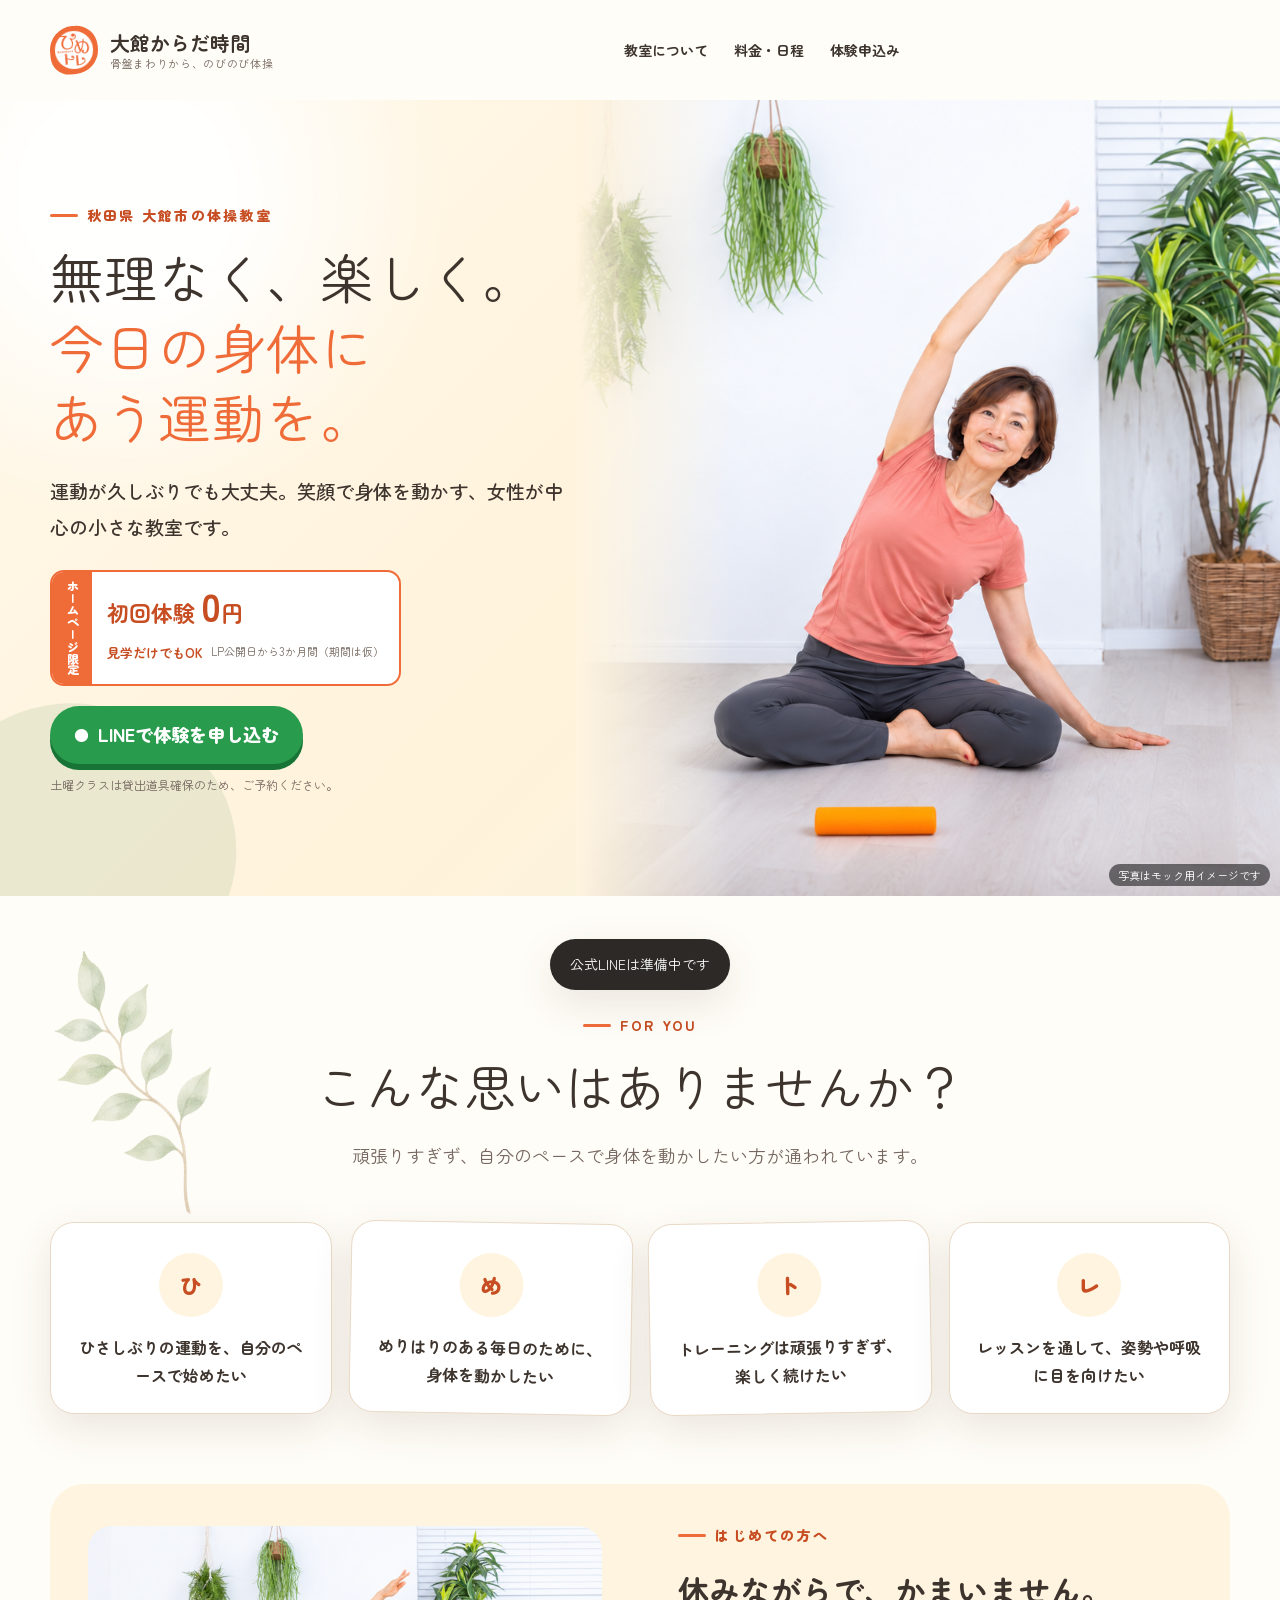
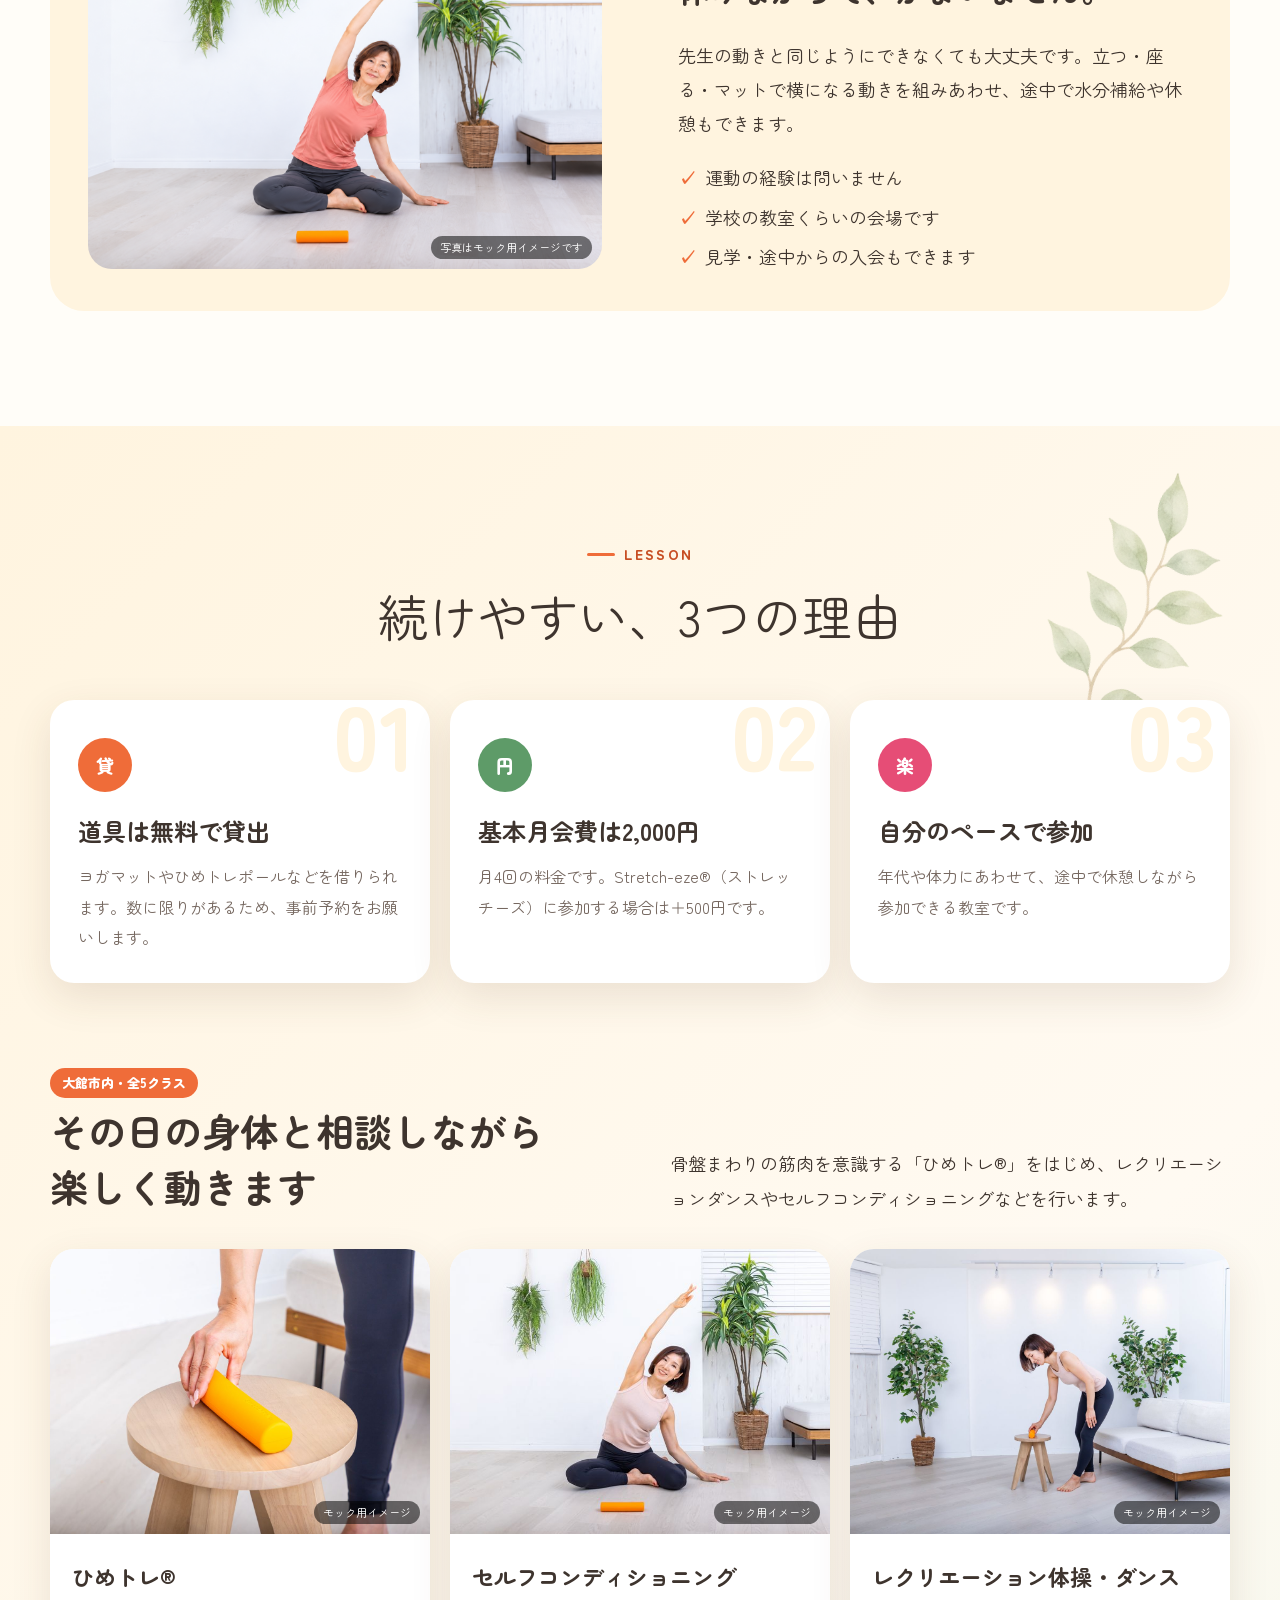
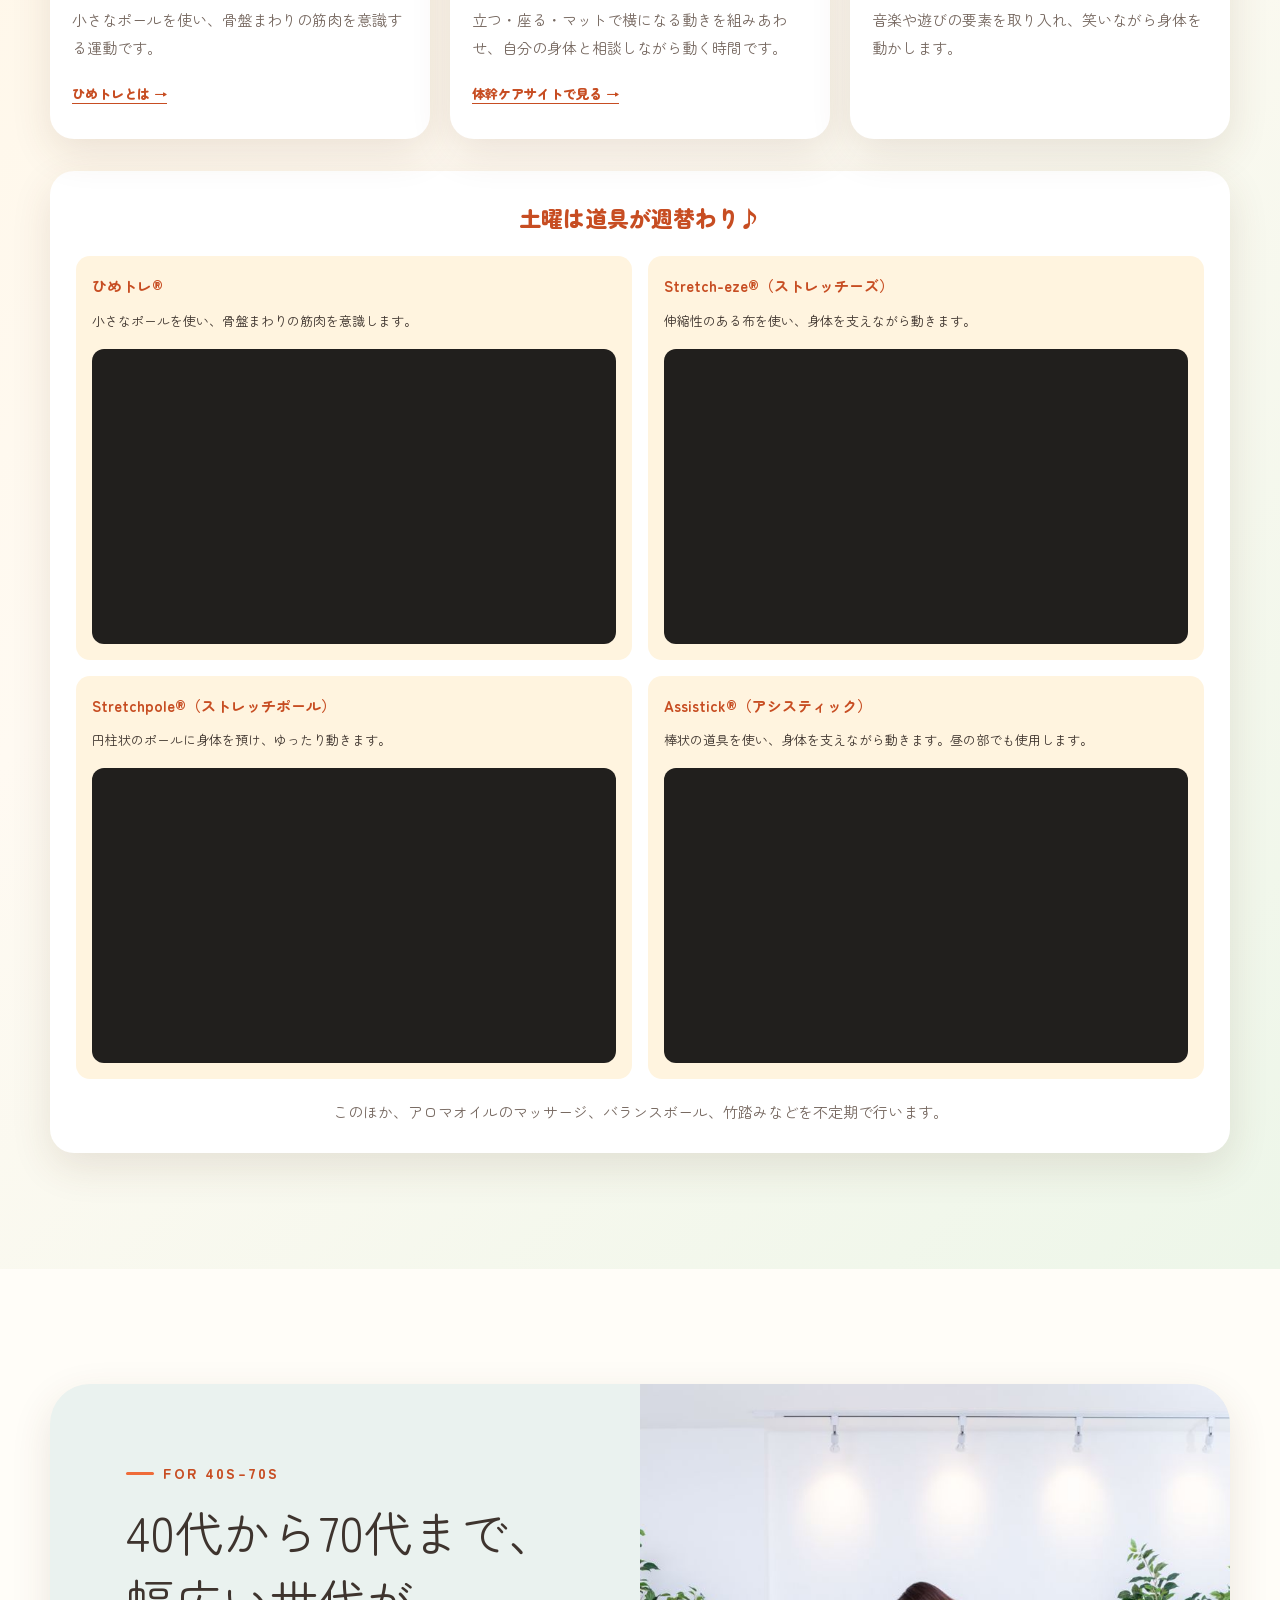
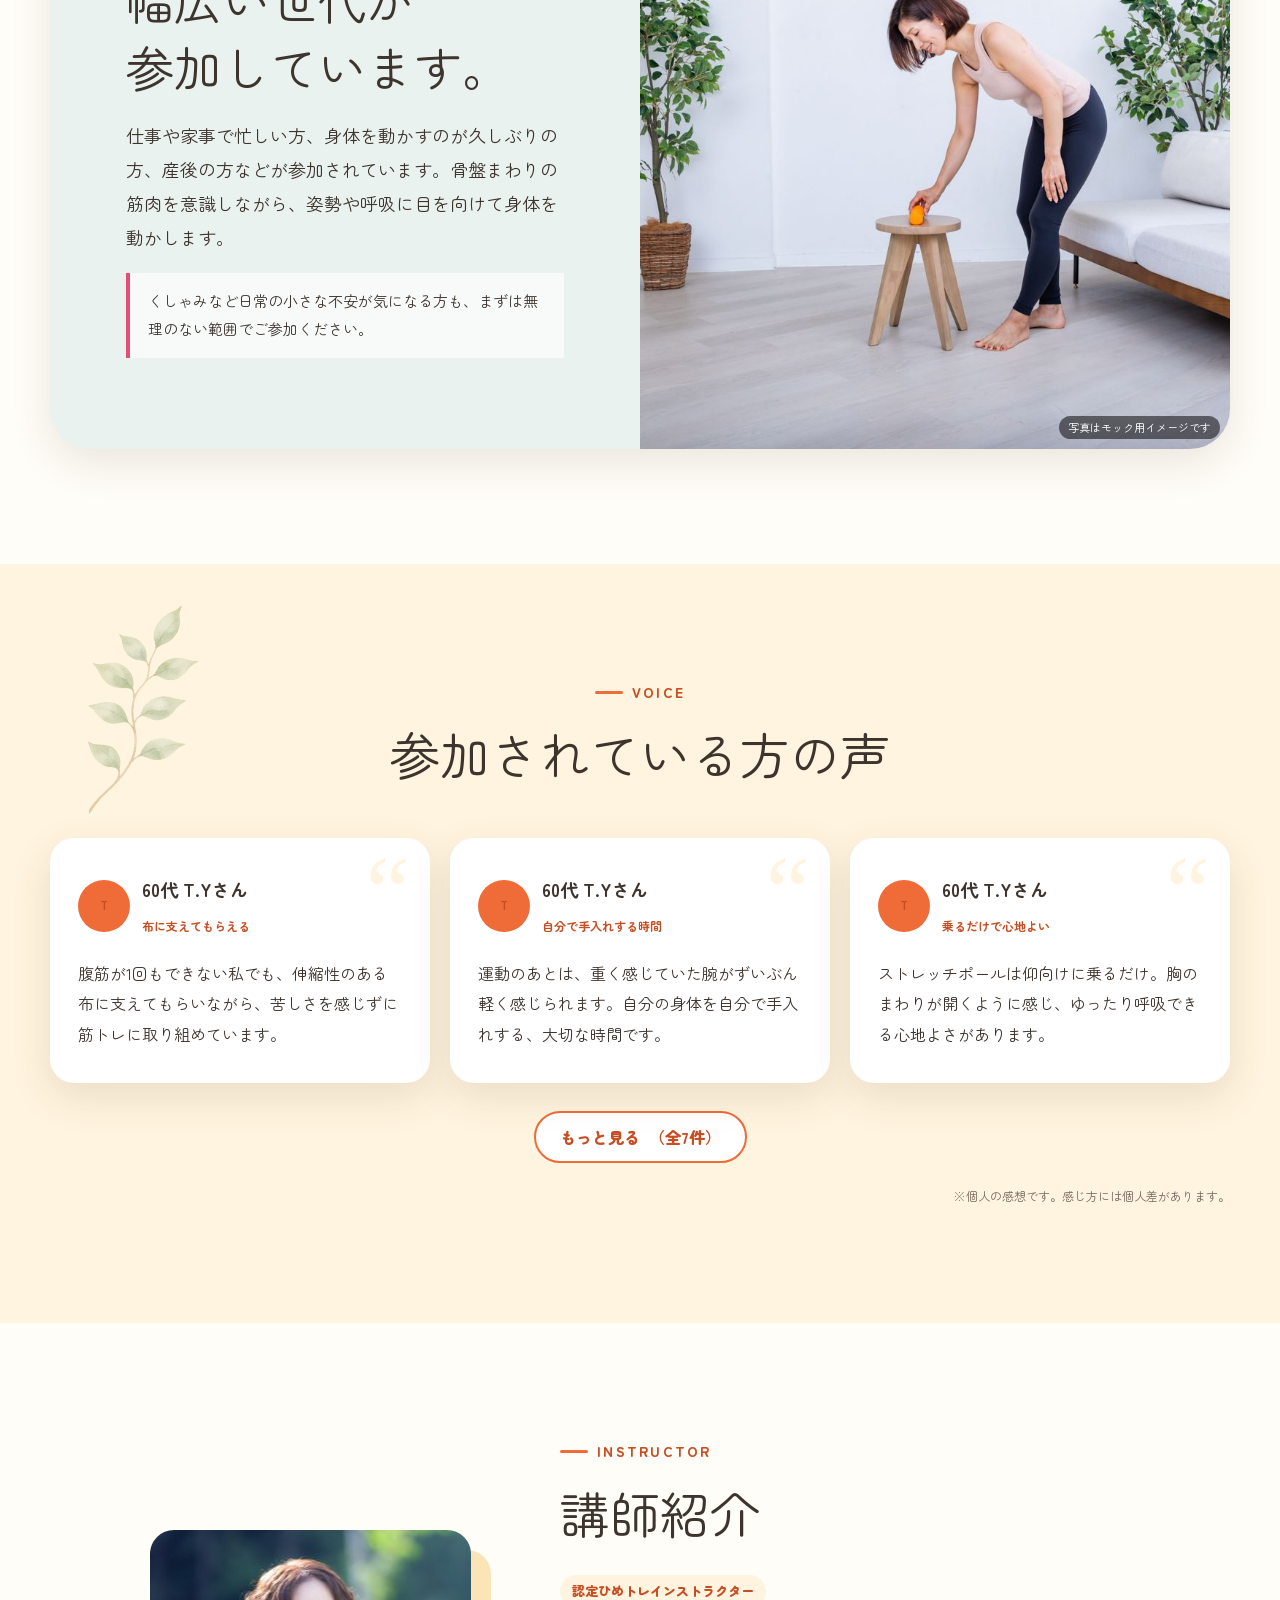
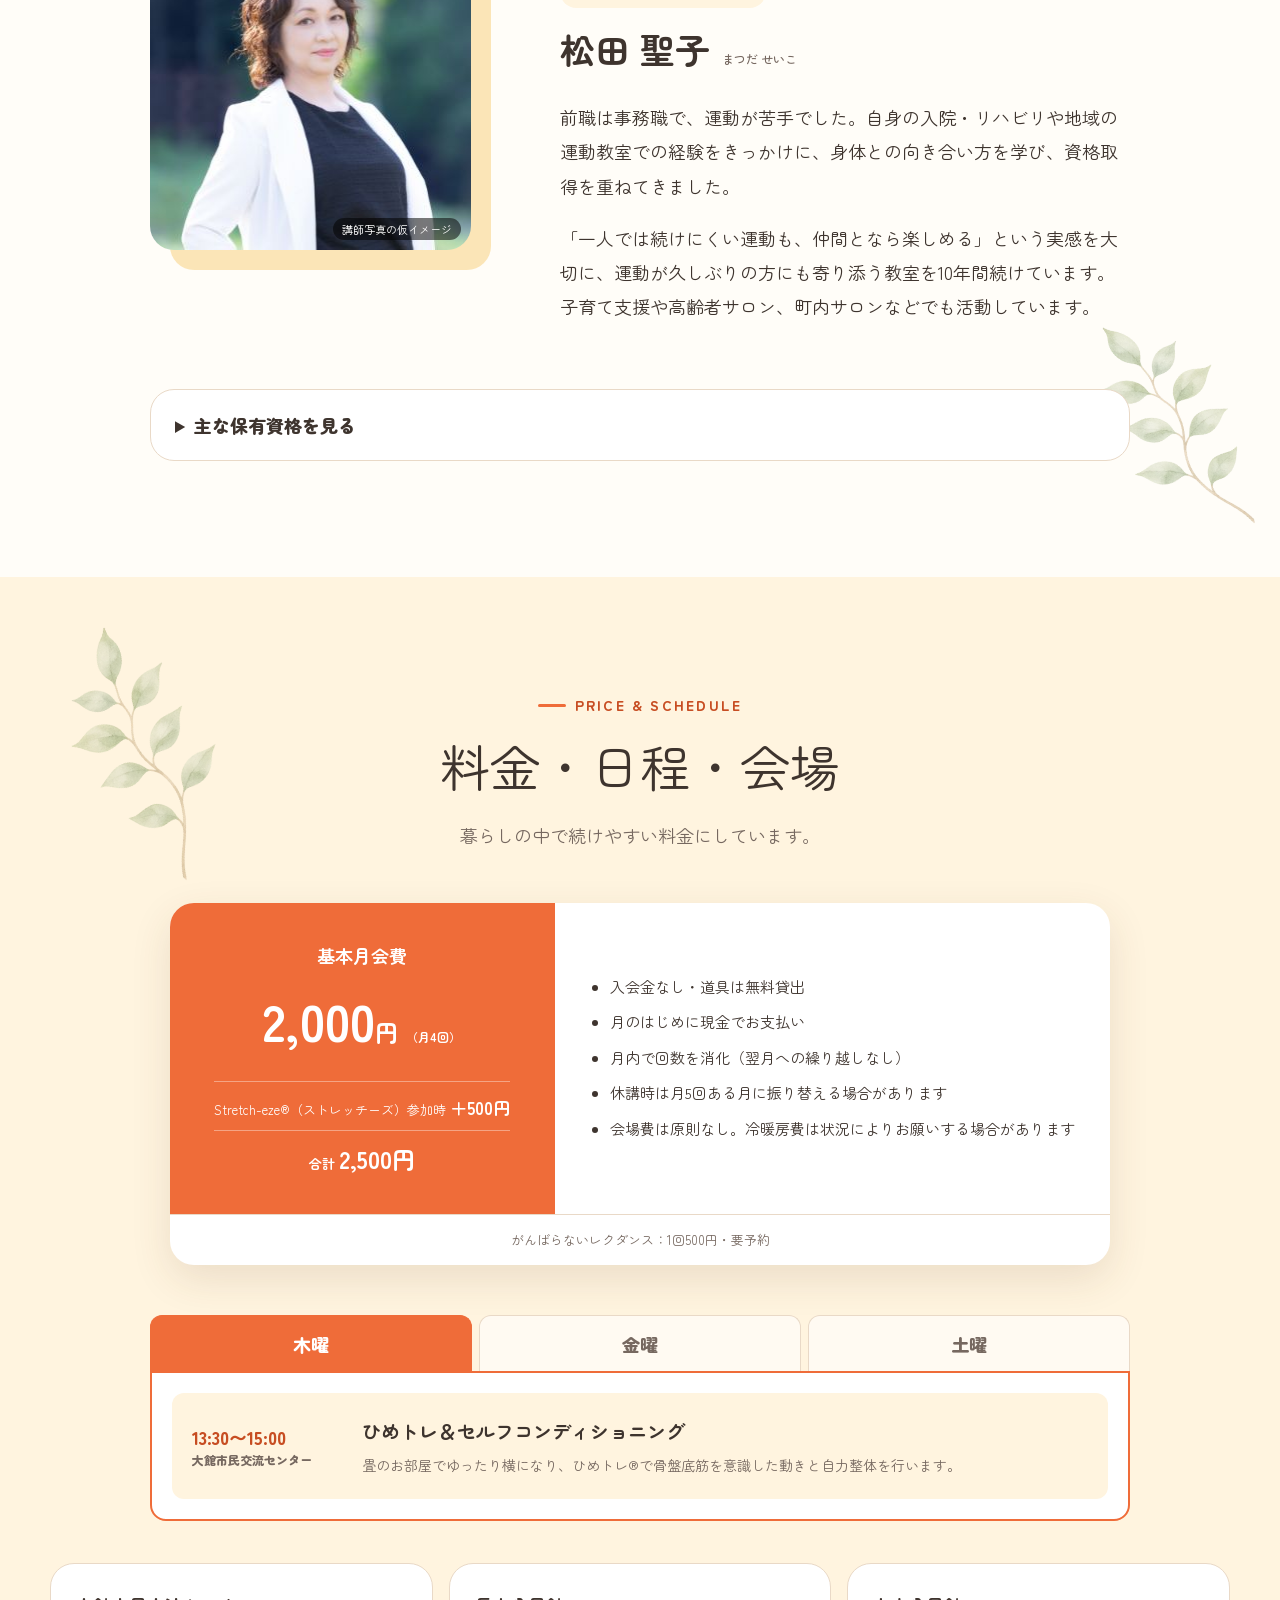
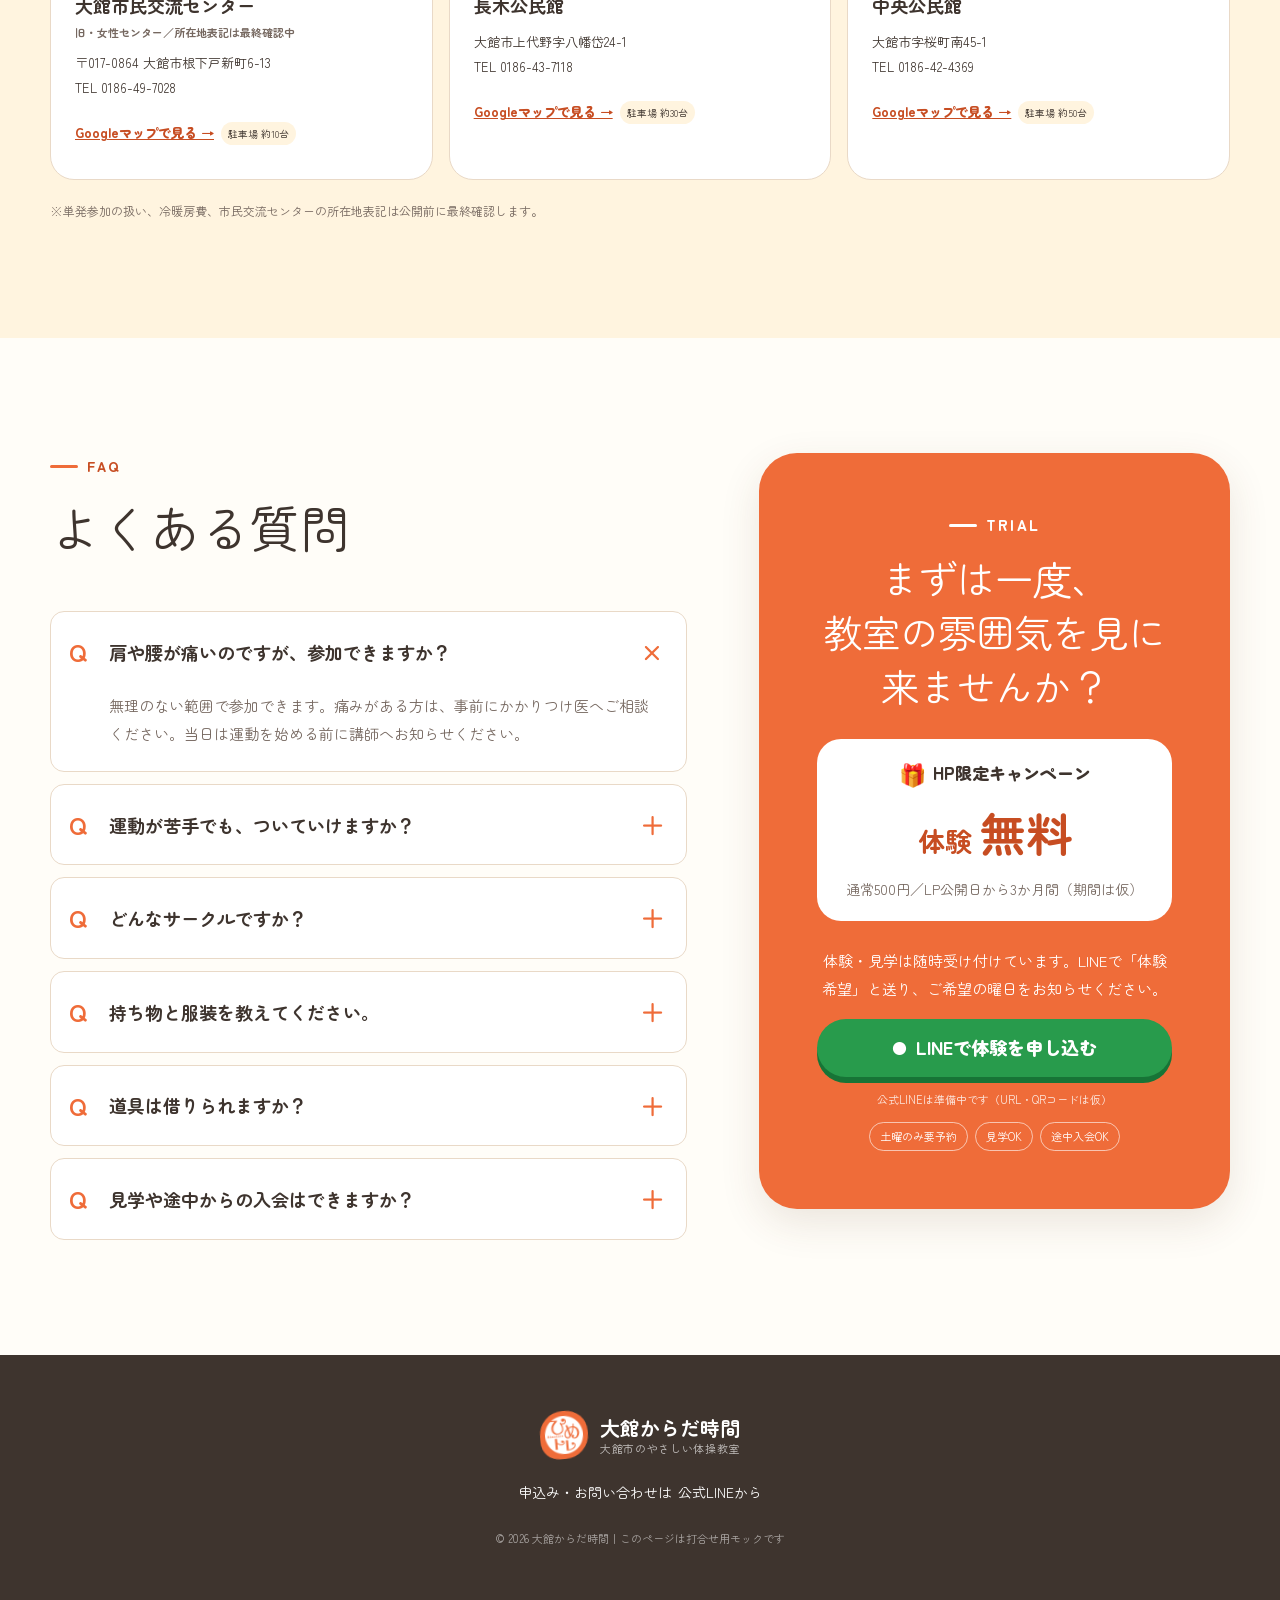
==== index.html @ 04a85a8d "土曜日の道具の見出しを「土曜は道具が週替わり♪」にし、破線の枠を影に変更 - 見出しを管理画面で編集できる項目に（テーマ） - 破線の枠をなくし、他のカードと同じドロップシャドウに - スマホでは見出" ====
<!doctype html>
<html lang="ja">
  <head>
    <meta charset="UTF-8" />
    <meta name="viewport" content="width=device-width, initial-scale=1.0" />
    <meta name="description" content="秋田県大館市で、立つ・座る・マット運動などを組みあわせて楽しく身体を動かす体操教室。骨盤まわりを意識した運動やレクリエーション体操を行っています。" />
    <meta name="theme-color" content="#f47b42" />
    <title>大館からだ時間｜大館市のやさしい体操教室</title>
    <link rel="icon" href="sample-assets/common_favicon.png" />
    <link rel="stylesheet" href="styles.css?v=20261112-8" />
  </head>
  <body>
    <a class="skip-link" href="#main">本文へ移動</a>

    <header class="site-header">
      <a class="brand" href="#top" aria-label="大館からだ時間 トップへ">
        <span class="brand-mark"><img src="sample-assets/top_logo.png" alt="ひめトレ®" /></span>
        <span><b id="brandName">大館からだ時間</b><small>骨盤まわりから、のびのび体操</small></span>
      </a>
      <nav aria-label="ページ内メニュー">
        <a href="#lessons">教室について</a>
        <a href="#schedule">料金・日程</a>
        <a href="#trial">体験申込み</a>
      </nav>
    </header>

    <main id="main">
      <section class="hero" id="top" aria-labelledby="hero-title">
        <div class="hero-copy">
          <p class="eyebrow">秋田県 大館市の体操教室</p>
          <h1 id="hero-title"><span class="hero-title-line">無理なく、楽しく。</span><em>今日の身体にあう運動を。</em></h1>
          <p class="hero-lead">運動が久しぶりでも大丈夫。笑顔で身体を動かす、女性が中心の小さな教室です。</p>
          <div class="campaign">
            <span>ホームページ限定</span>
            <strong>初回体験 <b>0</b>円</strong>
            <small><b>見学だけでもOK</b><span>LP公開日から3か月間（期間は仮）</span></small>
          </div>
          <a class="button button-line" href="#trial"><span aria-hidden="true">●</span> LINEで体験を申し込む</a>
          <p class="microcopy">土曜クラスは貸出道具確保のため、ご予約ください。</p>
        </div>
        <div class="hero-visual">
          <img src="public/images/about-v2.png" alt="明るい室内で、マットに座って身体の横側を伸ばす運動のイメージ" />
          <span class="image-note">写真はモック用イメージです</span>
        </div>
        <div class="hero-wave" aria-hidden="true"></div>
      </section>

      <section class="section section-for" id="for-you" aria-labelledby="for-title">
        <div class="section-heading">
          <p class="section-kicker">FOR YOU</p>
          <h2 id="for-title">こんな思いはありませんか？</h2>
          <p>頑張りすぎず、自分のペースで身体を動かしたい方が通われています。</p>
        </div>
        <div class="concern-grid" id="concerns"></div>
        <div class="reassurance">
          <div class="reassurance-photo">
            <img src="public/images/about-v2.png" alt="床に座って身体の横側を伸ばす運動のイメージ" />
            <span class="image-note">写真はモック用イメージです</span>
          </div>
          <div>
            <p class="eyebrow">はじめての方へ</p>
            <h3>休みながらで、かまいません。</h3>
            <p>先生の動きと同じようにできなくても大丈夫です。立つ・座る・マットで横になる動きを組みあわせ、途中で水分補給や休憩もできます。</p>
            <ul class="check-list">
              <li>運動の経験は問いません</li>
              <li>学校の教室くらいの会場です</li>
              <li>見学・途中からの入会もできます</li>
            </ul>
          </div>
        </div>
      </section>

      <section class="section section-lessons" id="lessons" aria-labelledby="lessons-title">
        <div class="section-heading">
          <p class="section-kicker">LESSON</p>
          <h2 id="lessons-title">続けやすい、3つの理由</h2>
        </div>
        <div class="reason-grid" id="reasons"></div>
        <div class="lesson-intro">
          <div>
            <p class="mini-label">大館市内・全5クラス</p>
            <h3>その日の身体と相談しながら<br />楽しく動きます</h3>
          </div>
          <p>骨盤まわりの筋肉を意識する「ひめトレ®」をはじめ、レクリエーションダンスやセルフコンディショニングなどを行います。</p>
        </div>
        <div class="method-grid" id="methods"></div>
        <div class="saturday-box">
          <p>土曜は道具が週替わり♪</p>
          <div id="saturdayMethods"></div>
          <small>このほか、アロマオイルのマッサージ、バランスボール、竹踏みなどを不定期で行います。</small>
        </div>
      </section>

      <section class="section section-younger" id="younger" aria-labelledby="younger-title">
        <div class="younger-card">
          <div class="younger-copy">
            <p class="section-kicker">FOR 40s–70s</p>
            <h2 id="younger-title">40代から70代まで、<br />幅広い世代が参加しています。</h2>
            <p>仕事や家事で忙しい方、身体を動かすのが久しぶりの方、産後の方などが参加されています。骨盤まわりの筋肉を意識しながら、姿勢や呼吸に目を向けて身体を動かします。</p>
            <p class="soft-note">くしゃみなど日常の小さな不安が気になる方も、まずは無理のない範囲でご参加ください。</p>
          </div>
          <div class="younger-photo">
            <img src="sample-assets/top_slide-02.jpg" alt="明るい室内で、立った姿勢から身体を動かし始める様子のイメージ" />
            <span class="image-note">写真はモック用イメージです</span>
          </div>
        </div>
      </section>

      <section class="section section-voices" id="voices" aria-labelledby="voices-title">
        <div class="section-heading">
          <p class="section-kicker">VOICE</p>
          <h2 id="voices-title">参加されている方の声</h2>
          
        </div>
        <div class="voice-grid" id="voicesGrid"></div>
        <div class="voice-more" id="voiceMore" hidden><button class="button button-outline" id="voiceMoreButton" type="button" aria-haspopup="dialog" aria-controls="voiceDrawer">もっと見る<span id="voiceMoreCount"></span></button></div>
        <p class="personal-note">※個人の感想です。感じ方には個人差があります。</p>
      </section>

      <section class="section section-instructor" id="instructor" aria-labelledby="instructor-title">
        <div class="instructor-layout">
          <div class="instructor-photo">
            <img src="sample-assets/top_experts-01.jpg" alt="講師写真の仮イメージ。実際の写真へ差し替え予定" />
            <span class="image-note">講師写真の仮イメージ</span>
          </div>
          <div class="instructor-copy">
            <p class="section-kicker">INSTRUCTOR</p>
            <h2 id="instructor-title">講師紹介</h2>
            <p class="role">認定ひめトレインストラクター</p>
            <p class="instructor-name"><span>松田 聖子</span><small>まつだ せいこ</small></p>
            <p>前職は事務職で、運動が苦手でした。自身の入院・リハビリや地域の運動教室での経験をきっかけに、身体との向き合い方を学び、資格取得を重ねてきました。</p>
            <p>「一人では続けにくい運動も、仲間となら楽しめる」という実感を大切に、運動が久しぶりの方にも寄り添う教室を10年間続けています。子育て支援や高齢者サロン、町内サロンなどでも活動しています。</p>
          </div>
        </div>
        <details class="qualifications">
          <summary>主な保有資格を見る</summary>
          <div id="qualificationsList"></div>
        </details>
      </section>

      <section class="section section-schedule" id="schedule" aria-labelledby="schedule-title">
        <div class="section-heading">
          <p class="section-kicker">PRICE &amp; SCHEDULE</p>
          <h2 id="schedule-title">料金・日程・会場</h2>
          <p>暮らしの中で続けやすい料金にしています。</p>
        </div>
        <div class="price-card">
          <div class="price-main">
            <span>基本月会費</span>
            <strong><b>2,000</b>円 <small>（月4回）</small></strong>
            <p>Stretch-eze®（ストレッチーズ）参加時 <b>＋500円</b></p>
            <p class="price-total">合計 <b>2,500円</b></p>
          </div>
          <ul>
            <li>入会金なし・道具は無料貸出</li>
            <li>月のはじめに現金でお支払い</li>
            <li>月内で回数を消化（翌月への繰り越しなし）</li>
            <li>休講時は月5回ある月に振り替える場合があります</li>
            <li>会場費は原則なし。冷暖房費は状況によりお願いする場合があります</li>
          </ul>
          <div class="price-options"><span>がんばらないレクダンス：1回500円・要予約</span></div>
        </div>
        <div class="schedule-wrap">
          <div class="schedule-tabs" id="scheduleTabs" role="tablist" aria-label="曜日を選択"></div>
          <div id="schedulePanels"></div>
        </div>
        <div class="venue-grid" id="venues"></div>
        <p class="confirm-note">※単発参加の扱い、冷暖房費、市民交流センターの所在地表記は公開前に最終確認します。</p>
      </section>

      <section class="section section-trial" id="trial" aria-labelledby="trial-title">
        <div class="faq-area">
          <div class="section-heading left">
            <p class="section-kicker">FAQ</p>
            <h2 id="trial-title">よくある質問</h2>
          </div>
          <div class="faq-list" id="faqList"></div>
        </div>
        <div class="trial-card">
          <p class="section-kicker">TRIAL</p>
          <h2>まずは一度、<br />教室の雰囲気を見に来ませんか？</h2>
          <div class="trial-price"><span class="campaign-label"><i aria-hidden="true">🎁</i> HP限定キャンペーン</span><strong>体験 <b>無料</b></strong><small>通常500円／LP公開日から3か月間（期間は仮）</small></div>
          <p>体験・見学は随時受け付けています。LINEで「体験希望」と送り、ご希望の曜日をお知らせください。</p>
          <a class="button button-line" href="#" data-mock-line><span aria-hidden="true">●</span> LINEで体験を申し込む</a>
          <p class="line-placeholder">公式LINEは準備中です（URL・QRコードは仮）</p>
          <div class="trial-notes"><span>土曜のみ要予約</span><span>見学OK</span><span>途中入会OK</span></div>
        </div>
      </section>
    </main>

    <footer>
      <div class="brand footer-brand"><span class="brand-mark"><img src="sample-assets/top_logo.png" alt="ひめトレ®" /></span><span><b>大館からだ時間</b><small>大館市のやさしい体操教室</small></span></div>
      <p><span class="footer-line">申込み・お問い合わせは</span><span class="footer-line">公式LINEから</span></p>
      <small>© 2026 大館からだ時間｜このページは打合せ用モックです</small>
    </footer>

    <div class="mobile-cta"><a class="button button-line" href="#trial"><span aria-hidden="true">●</span> LINEで体験を申し込む</a></div>
    <div class="toast" id="toast" role="status" aria-live="polite">公式LINEは準備中です</div>

    <dialog class="voice-drawer" id="voiceDrawer" aria-labelledby="voiceDrawerTitle">
      <div class="voice-drawer-panel">
        <header class="voice-drawer-header">
          <strong id="voiceDrawerTitle">参加されている方の声</strong>
          <button id="voiceDrawerClose" type="button" aria-label="閉じる">×</button>
        </header>
        <div class="voice-drawer-list" id="voiceDrawerList"></div>
        <p class="voice-drawer-note">※個人の感想です。感じ方には個人差があります。</p>
      </div>
    </dialog>

    <dialog class="site-modal" id="siteModal" aria-labelledby="siteModalTitle">
      <div class="site-modal-panel">
        <header class="site-modal-header">
          <strong id="siteModalTitle">公式サイト</strong>
          <div class="site-modal-actions">
            <a id="siteModalExternal" href="#" target="_blank" rel="noopener noreferrer">新しいタブで開く</a>
            <button id="siteModalClose" type="button" aria-label="ポップアップを閉じる">×</button>
          </div>
        </header>
        <iframe id="siteModalFrame" title="公式サイト" src="about:blank" loading="lazy" referrerpolicy="strict-origin-when-cross-origin" sandbox="allow-forms allow-scripts allow-same-origin allow-popups allow-popups-to-escape-sandbox"></iframe>
        <p class="site-modal-note">表示されない場合は「新しいタブで開く」をご利用ください。</p>
      </div>
    </dialog>

    <script src="content.js?v=20261112-1"></script>
    <script src="script.js?v=20261112-1"></script>
  </body>
</html>
---- styles.css ----
@import url("https://fonts.googleapis.com/css2?family=Noto+Sans+JP:wght@400;500;600;700;800&family=Zen+Maru+Gothic:wght@400;500;700&display=swap");

:root {
  --font-body: "Zen Maru Gothic", "Yu Gothic", sans-serif;
  --font-display: "Zen Maru Gothic", "Yu Gothic", sans-serif;
  --ink: #3e342e;
  --muted: #766860;
  --primary: #ef6c39;
  --primary-dark: #c74d22;
  --secondary: #f2b83d;
  --accent: #e64d76;
  --green: #5e9b68;
  --line: #e9d9c7;
  --paper: #fffdf8;
  --soft: #fff4df;
  --white: #fff;
  --radius: 24px;
  --shadow: 0 14px 40px rgba(92, 57, 33, 0.12);
  --section-space: clamp(72px, 9vw, 120px);
}

* { box-sizing: border-box; }
html { scroll-behavior: smooth; scroll-padding-top: 90px; }
body { margin: 0; color: var(--ink); background: var(--paper); font-family: var(--font-body); font-size: 18px; line-height: 1.9; transition: color .25s, background .25s; }
img { display: block; max-width: 100%; }
a { color: inherit; }
button, summary { font: inherit; }
.skip-link { position: fixed; left: 16px; top: -80px; z-index: 999; padding: 10px 16px; background: #fff; color: #111; }
.skip-link:focus { top: 8px; }

.site-header { position: relative; z-index: 10; display: flex; width: min(1180px, calc(100% - 48px)); min-height: 100px; margin: 0 auto; align-items: center; justify-content: space-between; padding-right: 330px; }
.brand { display: inline-flex; align-items: center; gap: 12px; text-decoration: none; line-height: 1.35; }
.brand-mark { display: grid; width: 48px; height: 48px; place-items: center; color: #fff; border-radius: 50% 45% 50% 38%; background: var(--primary); font-family: var(--font-display); font-size: 25px; font-weight: 800; transform: rotate(-5deg); }
.brand-mark img { width: 78%; height: 78%; object-fit: contain; }
.brand b { display: block; font-family: var(--font-display); font-size: 20px; }
.brand small { display: block; color: var(--muted); font-size: 11px; letter-spacing: .06em; }
.site-header nav { display: flex; gap: 26px; font-size: 14px; font-weight: 700; }
.site-header nav a { text-decoration: none; }
.site-header nav a:hover { color: var(--primary); }

.hero { position: relative; display: grid; grid-template-columns: minmax(0, .9fr) minmax(0, 1.1fr); min-height: 680px; overflow: hidden; background: var(--soft); }
.hero { background: radial-gradient(circle at 10% 12%, rgba(255,255,255,.95) 0 8%, transparent 24%), linear-gradient(135deg, #fff8e9 0%, #fff2da 58%, #edf5e6 100%); }
.hero::before { position: absolute; z-index: 1; left: -80px; bottom: -120px; width: 310px; height: 310px; content: ""; border-radius: 52% 48% 62% 38%; background: rgba(94,155,104,.13); transform: rotate(24deg); }
.hero-copy { z-index: 2; width: min(560px, calc(100% - 40px)); margin-left: max(24px, calc((100vw - 1180px) / 2)); padding: clamp(62px, 8vw, 105px) 20px 100px 0; }
.eyebrow, .section-kicker { margin: 0 0 12px; color: var(--primary-dark); font-size: 14px; font-weight: 800; letter-spacing: .16em; text-transform: uppercase; }
.eyebrow::before, .section-kicker::before { content: ""; display: inline-block; width: 28px; height: 3px; margin: 0 9px 4px 0; border-radius: 9px; background: var(--primary); }
.hero h1 { margin: 0 0 22px; font-family: var(--font-display); font-size: clamp(40px, 4.15vw, 60px); font-weight: 400; line-height: 1.32; letter-spacing: .02em; text-wrap: balance; }
.hero h1 .hero-title-line { display: block; white-space: nowrap; }
.hero h1 em { display: block; color: var(--primary); font-style: normal; }
.hero-lead { max-width: 540px; margin: 0 0 24px; font-size: 19px; font-weight: 500; }
.hero-visual { position: relative; min-width: 0; }
.hero-visual::after { position: absolute; inset: 0; content: ""; background: linear-gradient(90deg, var(--soft) 0%, transparent 22%); }
.hero-visual img { width: 100%; height: 100%; object-fit: cover; object-position: 50% 50%; }
.image-note { position: absolute; z-index: 2; right: 10px; bottom: 10px; padding: 3px 9px; color: #fff; border-radius: 99px; background: rgba(0,0,0,.52); font-size: 11px; line-height: 1.5; }
.campaign { display: grid; grid-template-columns: auto 1fr; width: fit-content; margin-bottom: 20px; overflow: hidden; border: 2px solid var(--primary); border-radius: 14px; background: #fff; line-height: 1.35; }
.campaign > span { display: grid; grid-row: 1 / 3; padding: 8px 12px; place-items: center; color: #fff; background: var(--primary); font-size: 12px; font-weight: 800; writing-mode: vertical-rl; }
.campaign strong { padding: 8px 15px 0; color: var(--primary-dark); font-size: 22px; }
.campaign strong b { font-size: 38px; }
.campaign small { display: flex; flex-wrap: wrap; gap: 2px 8px; padding: 0 15px 8px; color: var(--muted); font-size: 11px; }
.campaign small b { color: var(--primary-dark); font-size: 13px; }
.button { display: inline-flex; min-height: 58px; align-items: center; justify-content: center; gap: 9px; padding: 12px 24px; border: 0; border-radius: 99px; text-decoration: none; font-weight: 800; line-height: 1.4; transition: transform .2s, box-shadow .2s; }
.button:hover { transform: translateY(-2px); box-shadow: 0 10px 24px rgba(35, 121, 65, .25); }
.button-line { color: #fff; background: #289b4c; box-shadow: 0 6px 0 #177436; }
.button-line span { color: #fff; font-size: 15px; }
.microcopy { margin: 10px 0 0; color: var(--muted); font-size: 12px; }

.section { padding: var(--section-space) max(24px, calc((100% - 1180px) / 2)); }
.section-heading { max-width: 780px; margin: 0 auto 50px; text-align: center; }
.section-heading.left { margin-left: 0; text-align: left; }
.section-heading h2, .section h2 { margin: 0 0 18px; font-family: var(--font-display); font-size: clamp(32px, 4vw, 50px); font-weight: 400; line-height: 1.4; }
.section-heading > p:last-child { margin: 0; color: var(--muted); }
.section h3 { font-family: var(--font-display); }
.concern-grid { display: grid; grid-template-columns: repeat(4, 1fr); gap: 18px; margin-bottom: 70px; }
.concern-card { position: relative; min-height: 190px; padding: 30px 22px 24px; border: 1px solid var(--line); border-radius: var(--radius); background: #fff; box-shadow: var(--shadow); text-align: center; }
.concern-icon { display: grid; width: 64px; height: 64px; margin: 0 auto 16px; place-items: center; color: var(--primary-dark); border-radius: 50%; background: var(--soft); font-family: var(--font-display); font-size: 22px; font-weight: 800; }
.concern-card p { margin: 0; font-size: 16px; font-weight: 700; line-height: 1.75; }
.reassurance { display: grid; grid-template-columns: 1fr 1fr; gap: clamp(36px, 6vw, 78px); align-items: center; padding: 38px; border-radius: calc(var(--radius) + 10px); background: var(--soft); }
.reassurance-photo { position: relative; overflow: hidden; border-radius: var(--radius); }
.reassurance-photo img { width: 100%; aspect-ratio: 3 / 2; object-fit: cover; }
.reassurance h3 { margin: 0 0 12px; font-size: 31px; }
.check-list { display: grid; gap: 5px; margin: 20px 0 0; padding: 0; list-style: none; }
.check-list li::before { content: "✓"; margin-right: 9px; color: var(--primary); font-weight: 900; }

.section-lessons { background: var(--soft); }
.reason-grid { display: grid; grid-template-columns: repeat(3, 1fr); gap: 20px; margin-bottom: 80px; }
.reason-card { position: relative; padding: 38px 28px 30px; overflow: hidden; border-radius: var(--radius); background: #fff; box-shadow: var(--shadow); }
.reason-number { position: absolute; right: 13px; top: -12px; color: var(--soft); font-family: var(--font-display); font-size: 90px; font-weight: 800; line-height: 1; }
.reason-card .reason-symbol { position: relative; display: grid; width: 54px; height: 54px; margin-bottom: 16px; place-items: center; color: #fff; border-radius: 50%; background: var(--primary); font-weight: 800; }
.reason-card h3 { position: relative; margin: 0 0 8px; font-size: 24px; }
.reason-card p { position: relative; margin: 0; color: var(--muted); font-size: 16px; }
.lesson-intro { display: grid; grid-template-columns: 1fr 1fr; gap: 60px; align-items: end; margin-bottom: 34px; }
.lesson-intro h3 { margin: 5px 0 0; font-size: clamp(28px, 3vw, 40px); line-height: 1.45; }
.lesson-intro > p { margin: 0; }
.mini-label { display: inline-block; margin: 0; padding: 3px 12px; color: #fff; border-radius: 99px; background: var(--primary); font-size: 13px; font-weight: 800; }
.method-grid { display: grid; grid-template-columns: repeat(3, 1fr); gap: 20px; }
.method-card { overflow: hidden; border-radius: var(--radius); background: #fff; box-shadow: var(--shadow); }
.method-image { position: relative; }
.method-card img { width: 100%; aspect-ratio: 4 / 3; object-fit: cover; }
.method-card div:last-child { padding: 22px; }
.method-card h4 { margin: 0 0 8px; font-family: var(--font-display); font-size: 22px; }
.method-card p { margin: 0; color: var(--muted); font-size: 15px; }
.method-link { display: inline-flex; min-height: 44px; align-items: center; margin-top: 10px; color: var(--primary-dark); font-size: 13px; font-weight: 800; text-underline-offset: 4px; }
.method-popup { padding: 0; border: 0; background: transparent; text-decoration: underline; cursor: pointer; }
.method-popup:hover { color: var(--primary); }
.video-embed { position: relative; width: 100%; margin-top: 14px; overflow: hidden; border-radius: 12px; background: #211f1d; aspect-ratio: 16 / 9; }
.video-embed iframe { position: absolute; inset: 0; width: 100%; height: 100%; border: 0; }
.saturday-box { margin-top: 32px; padding: 26px; border-radius: var(--radius); background: #fff; box-shadow: var(--shadow); text-align: center; }
.saturday-box > p { margin: 0 0 18px; color: var(--primary-dark); font-family: var(--font-display); font-size: 22px; font-weight: 800; }
#saturdayMethods { display: grid; grid-template-columns: repeat(2, 1fr); gap: 16px; margin-bottom: 14px; text-align: left; }
.saturday-method { padding: 16px; border-radius: 14px; background: var(--soft); }
.saturday-method b { display: block; color: var(--primary-dark); font-size: 15px; }
.saturday-method span { font-size: 13px; line-height: 1.6; }
.saturday-method .method-link { display: flex; width: fit-content; min-height: 38px; margin-top: 6px; font-size: 12px; }
.saturday-box small { color: var(--muted); }

.section-younger { background: var(--paper); }
.younger-card { display: grid; grid-template-columns: 1fr 1fr; overflow: hidden; border-radius: calc(var(--radius) + 16px); background: #eaf2ef; box-shadow: var(--shadow); }
.younger-copy { padding: clamp(38px, 6vw, 76px); }
.younger-copy h2 { font-size: clamp(30px, 4vw, 48px); }
.younger-photo { position: relative; min-height: 520px; }
.younger-photo img { width: 100%; height: 100%; object-fit: cover; }
.soft-note { padding: 14px 18px; border-left: 4px solid var(--accent); background: rgba(255,255,255,.66); font-size: 15px; }

.section-voices { background: var(--soft); }
.sample-warning { display: inline-block; padding: 7px 14px; color: #735526 !important; border-radius: 8px; background: #fff3bd; font-size: 13px; }
.voice-grid { display: grid; grid-template-columns: repeat(3, 1fr); gap: 20px; }
.voice-card { position: relative; padding: 34px 28px; border-radius: var(--radius); background: #fff; box-shadow: var(--shadow); }
.voice-card::before { content: "“"; position: absolute; right: 20px; top: 4px; color: var(--soft); font-family: Georgia, serif; font-size: 100px; line-height: 1; }
.voice-person { display: flex; align-items: center; gap: 12px; margin-bottom: 18px; }
.voice-avatar { display: grid; width: 52px; height: 52px; place-items: center; color: #fff; border-radius: 50%; background: var(--primary); font-weight: 800; }
.voice-person b { display: block; }
.voice-person span { color: var(--primary-dark); font-size: 12px; font-weight: 700; }
.voice-card blockquote { position: relative; margin: 0; font-size: 16px; }
.personal-note { margin: 22px 0 0; color: var(--muted); font-size: 12px; text-align: right; }

.section-instructor { background: var(--paper); }
.instructor-layout { display: grid; grid-template-columns: .72fr 1.28fr; gap: clamp(40px, 7vw, 90px); align-items: center; max-width: 980px; margin: 0 auto; }
.instructor-photo { position: relative; }
.instructor-photo::before { position: absolute; content: ""; inset: 20px -20px -20px 20px; border-radius: var(--radius); background: var(--secondary); opacity: .35; }
.instructor-photo img { position: relative; width: 100%; aspect-ratio: 1; object-fit: cover; border-radius: var(--radius); }
.instructor-copy h2 { margin-bottom: 24px; }
.role { display: inline-block; margin: 0; padding: 4px 12px; color: var(--primary-dark); border-radius: 99px; background: var(--soft); font-size: 13px; font-weight: 800; }
.instructor-name { display: flex; flex-wrap: wrap; align-items: baseline; gap: 2px 12px; margin: 8px 0 18px; font-family: "Zen Maru Gothic", "Yu Gothic", sans-serif; font-size: 35px; font-weight: 700; }
.instructor-name span, .instructor-name small { white-space: nowrap; }
.instructor-name small { color: var(--muted); font-size: 12px; font-weight: 500; }
.draft-note { color: var(--muted); font-size: 12px; }
.qualifications { max-width: 980px; margin: 48px auto 0; border: 1px solid var(--line); border-radius: var(--radius); background: #fff; }
.qualifications summary { padding: 18px 24px; cursor: pointer; font-weight: 800; }
#qualificationsList { padding: 0 24px 22px; }
.qualification-row { padding: 15px 0; border-top: 1px solid var(--line); font-size: 14px; }
.qualification-row b { display: block; color: var(--primary-dark); }

.section-schedule { background: var(--soft); }
.price-card { display: grid; grid-template-columns: .9fr 1.3fr; max-width: 940px; margin: 0 auto 50px; overflow: hidden; border-radius: var(--radius); background: #fff; box-shadow: var(--shadow); }
.price-card > div:first-child { display: grid; padding: 35px; place-content: center; text-align: center; color: #fff; background: var(--primary); }
.price-card > div:first-child span { font-weight: 700; }
.price-card strong { display: block; font-size: 24px; }
.price-card strong b { font-family: var(--font-display); font-size: clamp(35px, 4vw, 52px); }
.price-card > div:first-child small { font-size: 12px; }
.price-main > p { margin: 12px 0 0; padding-top: 12px; border-top: 1px solid rgba(255,255,255,.38); font-size: 13px; line-height: 1.65; }
.price-main > p b { white-space: nowrap; font-size: 17px; }
.price-main .price-total { margin-top: 8px; padding-top: 8px; font-weight: 700; }
.price-main .price-total b { font-family: var(--font-display); font-size: 24px; }
.price-card ul { display: grid; align-content: center; gap: 7px; margin: 0; padding: 28px 34px 28px 55px; font-size: 15px; }
.price-card em, .price-options em { padding: 2px 5px; color: #8a631b; border-radius: 4px; background: #fff1b2; font-size: 10px; font-style: normal; }
.price-options { grid-column: 1 / -1; display: flex; justify-content: center; gap: 24px; padding: 13px; border-top: 1px solid var(--line); color: var(--muted); font-size: 13px; }
.schedule-wrap { max-width: 980px; margin: 0 auto 42px; }
.schedule-tabs { display: flex; gap: 7px; }
.schedule-tab { flex: 1; min-height: 56px; color: var(--muted); border: 1px solid var(--line); border-bottom: 0; border-radius: 12px 12px 0 0; background: rgba(255,255,255,.6); cursor: pointer; font-weight: 800; }
.schedule-tab[aria-selected="true"] { color: #fff; border-color: var(--primary); background: var(--primary); }
.schedule-panel { display: none; padding: 20px; border: 2px solid var(--primary); border-radius: 0 0 16px 16px; background: #fff; }
.schedule-panel.active { display: grid; gap: 12px; }
.class-row { display: grid; grid-template-columns: 150px 1fr; gap: 20px; padding: 20px; border-radius: 12px; background: var(--soft); }
.class-time { display: grid; align-content: center; color: var(--primary-dark); font-weight: 800; line-height: 1.5; }
.class-time small { color: var(--muted); font-size: 12px; }
.class-row h3 { margin: 0 0 3px; font-size: 19px; }
.class-row p { margin: 0; color: var(--muted); font-size: 14px; }
.venue-grid { display: grid; grid-template-columns: repeat(3, 1fr); gap: 16px; }
.venue-card { padding: 24px; border: 1px solid var(--line); border-radius: var(--radius); background: #fff; }
.venue-card h3 { margin: 0 0 8px; font-size: 18px; }
.venue-card h3 small { display: block; color: var(--muted); font-size: 11px; }
.venue-card p { margin: 0 0 12px; font-size: 13px; }
.venue-card a { display: inline-flex; min-height: 42px; align-items: center; color: var(--primary-dark); font-size: 13px; font-weight: 800; }
.venue-card .parking { display: inline-block; margin-left: 7px; padding: 2px 7px; border-radius: 99px; background: var(--soft); font-size: 10px; }
.confirm-note { margin: 20px 0 0; color: var(--muted); font-size: 12px; }

.section-trial { display: grid; grid-template-columns: 1.15fr .85fr; gap: clamp(36px, 6vw, 72px); background: var(--paper); }
.faq-list { display: grid; gap: 12px; }
.faq-item { border: 1px solid var(--line); border-radius: 14px; background: #fff; }
.faq-item button { display: grid; width: 100%; grid-template-columns: 40px 1fr 30px; align-items: center; padding: 17px 18px; text-align: left; color: var(--ink); border: 0; background: transparent; cursor: pointer; font-weight: 700; }
.faq-q { color: var(--primary); font-family: var(--font-display); font-size: 24px; }
.faq-toggle { color: var(--primary); font-size: 24px; text-align: center; transition: transform .2s; }
.faq-item.open .faq-toggle { transform: rotate(45deg); }
.faq-answer { display: none; padding: 0 24px 22px 58px; color: var(--muted); font-size: 15px; }
.faq-item.open .faq-answer { display: block; }
.trial-card { position: sticky; top: 95px; align-self: start; padding: clamp(32px, 5vw, 58px); color: #fff; border-radius: calc(var(--radius) + 14px); background: var(--primary); box-shadow: var(--shadow); text-align: center; }
.trial-card .section-kicker { color: #fff; }
.trial-card .section-kicker::before { background: #fff; }
.trial-card h2 { font-size: clamp(28px, 3vw, 40px); }
.trial-card > p { font-size: 15px; }
.trial-price { margin: 26px 0; padding: 18px; color: var(--ink); border-radius: var(--radius); background: #fff; }
.trial-price span, .trial-price strong, .trial-price small { display: block; }
.trial-price span { font-size: 17px; font-weight: 800; }
.trial-price .campaign-label { display: flex; align-items: center; justify-content: center; gap: 7px; }
.trial-price .campaign-label i { font-size: 22px; font-style: normal; line-height: 1; }
.trial-price strong { color: var(--primary-dark); font-size: 27px; }
.trial-price strong b { font-size: 46px; }
.trial-price small { color: var(--muted); font-size: 14px; }
.trial-card .button { width: 100%; }
.line-placeholder { margin: 12px 0 !important; opacity: .85; font-size: 11px !important; }
.trial-notes { display: flex; flex-wrap: wrap; justify-content: center; gap: 7px; }
.trial-notes span { padding: 3px 10px; border: 1px solid rgba(255,255,255,.6); border-radius: 99px; font-size: 11px; }

footer { padding: 56px 24px 110px; color: #fff; background: var(--ink); text-align: center; }
.footer-brand { justify-content: center; margin-bottom: 20px; }
.footer-brand small { color: rgba(255,255,255,.7); }
footer > p { margin: 0 0 12px; font-size: 14px; }
.footer-line { display: inline-block; white-space: nowrap; }
.footer-line + .footer-line { margin-left: .4em; }
footer > small { color: rgba(255,255,255,.55); font-size: 11px; }
.mobile-cta { display: none; }
.toast { position: fixed; z-index: 100; left: 50%; bottom: -90px; padding: 12px 20px; color: #fff; border-radius: 99px; background: #2d2927; box-shadow: var(--shadow); font-size: 14px; transform: translateX(-50%); transition: bottom .25s; }
.toast.show { bottom: 26px; }
body.modal-open { overflow: hidden; }
.site-modal { width: min(1180px, calc(100% - 32px)); max-width: none; height: min(850px, calc(100dvh - 32px)); max-height: none; padding: 0; overflow: hidden; border: 0; border-radius: 18px; background: #fff; box-shadow: 0 28px 80px rgba(25, 18, 14, .32); }
.site-modal::backdrop { background: rgba(28, 22, 19, .68); backdrop-filter: blur(4px); }
.site-modal-panel { display: grid; height: 100%; grid-template-rows: auto minmax(0, 1fr) auto; }
.site-modal-header { display: flex; min-height: 64px; align-items: center; justify-content: space-between; gap: 20px; padding: 10px 14px 10px 22px; border-bottom: 1px solid var(--line); background: var(--paper); }
.site-modal-header strong { font-family: var(--font-display); font-size: 18px; }
.site-modal-actions { display: flex; align-items: center; gap: 12px; }
.site-modal-actions a { display: inline-flex; min-height: 42px; align-items: center; color: var(--primary-dark); font-size: 13px; font-weight: 800; }
.site-modal-actions button { display: grid; width: 44px; height: 44px; padding: 0; place-items: center; color: var(--ink); border: 1px solid var(--line); border-radius: 50%; background: #fff; cursor: pointer; font-size: 28px; line-height: 1; }
.site-modal iframe { width: 100%; height: 100%; border: 0; background: #fff; }
.site-modal-note { margin: 0; padding: 8px 18px; color: var(--muted); background: #fff; font-size: 12px; text-align: center; }

/* 採用デザイン：A案（元気でにぎやか） */
.section-lessons { background: linear-gradient(135deg, #fff4df 0%, #fffaf2 52%, #edf6e9 100%); }
.reason-card:nth-child(2) .reason-symbol { background: var(--green); }
.reason-card:nth-child(3) .reason-symbol { background: var(--accent); }
.concern-card:nth-child(2) { transform: rotate(1deg); }
.concern-card:nth-child(3) { transform: rotate(-1deg); }

@media (max-width: 980px) {
  .site-header { width: calc(100% - 32px); padding-right: 0; }
  .site-header nav { display: none; }
  .hero { grid-template-columns: 1fr; }
  .hero-copy { order: 2; width: auto; margin: 0; padding: 42px 24px 82px; }
  .hero-visual { order: 1; height: min(65vw, 520px); }
  .hero-visual::after { background: linear-gradient(0deg, var(--soft) 0%, transparent 20%); }
  .concern-grid { grid-template-columns: repeat(2, 1fr); }
  .reason-grid, .method-grid, .voice-grid, .venue-grid { grid-template-columns: 1fr; }
  .reason-grid { margin-bottom: 55px; }
  .method-card { display: grid; grid-template-columns: 1fr 1fr; }
  #saturdayMethods { grid-template-columns: repeat(2, 1fr); }
  .reassurance, .lesson-intro, .younger-card, .instructor-layout, .section-trial { grid-template-columns: 1fr; }
  .younger-photo { min-height: 420px; }
  .instructor-photo { max-width: 460px; margin: 0 auto; }
  .trial-card { position: static; }
}

@media (max-width: 640px) {
  body { font-size: 16px; line-height: 1.85; padding-bottom: 78px; }
  html { scroll-padding-top: 130px; }
  .site-header { min-height: 88px; }
  .brand-mark { width: 42px; height: 42px; }
  .brand b { font-size: 17px; }
  .brand small { font-size: 9px; }
  .hero-visual { height: 82vw; min-height: 330px; }
  .hero-visual img { object-position: 56% center; }
  .hero-copy { padding-top: 58px; }
  .hero h1 { font-size: clamp(30px, 8.8vw, 38px); letter-spacing: 0; }
  .hero-lead { font-size: 17px; }
  .campaign { width: 100%; }
  .campaign strong { font-size: 19px; }
  .campaign strong b { font-size: 34px; }
  .hero-copy > .button { width: 100%; }
  .section { padding-left: 20px; padding-right: 20px; }
  .section-heading { margin-bottom: 36px; }
  .section-heading h2, .section h2 { font-size: 31px; }
  .concern-grid { grid-template-columns: 1fr; gap: 12px; margin-bottom: 44px; }
  .concern-card { display: grid; grid-template-columns: 58px 1fr; min-height: auto; align-items: center; gap: 14px; padding: 18px; text-align: left; transform: none !important; }
  .concern-icon { width: 58px; height: 58px; margin: 0; }
  .reassurance { padding: 20px; }
  .reassurance h3 { font-size: 25px; }
  .reason-grid { gap: 12px; }
  .reason-card { padding: 28px 22px 24px; }
  .lesson-intro { gap: 18px; }
  .method-card { display: block; }
  #saturdayMethods { grid-template-columns: 1fr; }
  .younger-card { border-radius: var(--radius); }
  .younger-copy { padding: 32px 24px; }
  .younger-photo { min-height: 300px; }
  .voice-grid { gap: 12px; }
  .instructor-layout { gap: 48px; }
  .instructor-photo { max-width: calc(100% - 25px); margin-left: 0; }
  .price-card { grid-template-columns: 1fr; }
  .price-card strong b { font-size: 38px; }
  .price-options { display: grid; gap: 5px; text-align: center; }
  .schedule-panel { padding: 10px; }
  .class-row { grid-template-columns: 1fr; gap: 9px; padding: 16px; }
  .schedule-tab { min-height: 52px; }
  .faq-item button { grid-template-columns: 32px 1fr 24px; padding: 15px 12px; }
  .faq-answer { padding: 0 16px 18px 44px; }
  .trial-card { padding: 34px 20px; }
  footer { padding-bottom: 32px; }
  .footer-line { display: block; }
  .footer-line + .footer-line { margin-left: 0; }
  .mobile-cta { position: fixed; z-index: 45; left: 0; right: 0; bottom: 0; display: block; padding: 9px 12px calc(9px + env(safe-area-inset-bottom)); background: rgba(255,255,255,.94); box-shadow: 0 -5px 22px rgba(0,0,0,.12); backdrop-filter: blur(10px); }
  .mobile-cta .button { width: 100%; min-height: 56px; }
  .toast.show { bottom: 88px; }
  .site-modal { width: calc(100% - 16px); height: calc(100dvh - 16px); border-radius: 14px; }
  .site-modal-header { min-height: 58px; gap: 8px; padding: 7px 8px 7px 14px; }
  .site-modal-header strong { max-width: 47%; overflow: hidden; font-size: 15px; text-overflow: ellipsis; white-space: nowrap; }
  .site-modal-actions { gap: 7px; }
  .site-modal-actions a { font-size: 11px; }
  .site-modal-actions button { width: 40px; height: 40px; }
}

@media (prefers-reduced-motion: reduce) {
  *, *::before, *::after { scroll-behavior: auto !important; transition: none !important; }
}

/* 背景の葉のイラスト（装飾）。文字の少ない余白に置き、内容より後ろに表示する。 */
.section-for, .section-lessons, .section-voices, .section-instructor, .section-schedule { position: relative; isolation: isolate; overflow: clip; }
.section-for::before, .section-lessons::after, .section-voices::before, .section-instructor::after, .section-schedule::before { position: absolute; z-index: -1; width: 150px; aspect-ratio: 420 / 816; content: ""; background: url("public/images/leaf.webp") center / contain no-repeat; opacity: .55; pointer-events: none; }
.section-for::before { top: 40px; left: 5%; transform: rotate(-28deg); }
.section-lessons::after { top: 36px; right: 5%; width: 170px; transform: scaleX(-1) rotate(-22deg); }
.section-voices::before { top: 30px; left: 6%; width: 120px; transform: rotate(18deg); }
.section-instructor::after { right: 3%; bottom: 24px; width: 130px; transform: scaleX(-1) rotate(32deg); }
.section-schedule::before { top: 40px; left: 6%; width: 140px; transform: rotate(-24deg); }
@media (max-width: 640px) {
  .section-for::before, .section-lessons::after, .section-voices::before, .section-instructor::after, .section-schedule::before { width: 78px; opacity: .45; }
  .section-for::before { top: 18px; left: 2%; }
  .section-lessons::after { top: 14px; right: 2%; }
  .section-schedule::before { top: 18px; left: 2%; }
  .section-voices::before, .section-instructor::after { display: none; }
}

/* 参加者の声：「もっと見る」ボタンと、右から開くドロワー */
.voice-more { margin-top: 28px; text-align: center; }
.button-outline { min-height: 52px; color: var(--primary-dark); border: 2px solid var(--primary); background: #fff; box-shadow: none; cursor: pointer; font-family: inherit; font-size: 16px; }
.button-outline:hover { background: var(--soft); }
.voice-drawer { position: fixed; inset: 0 0 0 auto; width: min(480px, 100%); max-width: none; height: 100dvh; max-height: none; margin: 0; padding: 0; border: 0; background: var(--paper); box-shadow: -18px 0 60px rgba(28, 22, 19, .22); }
.voice-drawer[open] { animation: voice-drawer-in .28s ease-out; }
.voice-drawer::backdrop { background: rgba(28, 22, 19, .5); }
@keyframes voice-drawer-in { from { transform: translateX(100%); } to { transform: translateX(0); } }
.voice-drawer-panel { display: grid; height: 100%; grid-template-rows: auto minmax(0, 1fr) auto; }
.voice-drawer-header { display: flex; min-height: 64px; align-items: center; justify-content: space-between; gap: 16px; padding: 10px 14px 10px 22px; border-bottom: 1px solid var(--line); background: #fff; }
.voice-drawer-header strong { font-family: var(--font-display); font-size: 18px; }
.voice-drawer-header button { display: grid; width: 44px; height: 44px; padding: 0; place-items: center; color: var(--ink); border: 1px solid var(--line); border-radius: 50%; background: #fff; cursor: pointer; font-size: 28px; line-height: 1; }
.voice-drawer-list { display: grid; align-content: start; gap: 14px; overflow-y: auto; padding: 20px; overscroll-behavior: contain; }
.voice-drawer-list .voice-card { padding: 24px 22px; box-shadow: 0 6px 20px rgba(92, 57, 33, 0.08); }
.voice-drawer-note { margin: 0; padding: 10px 20px; color: var(--muted); border-top: 1px solid var(--line); background: #fff; font-size: 12px; }
@media (prefers-reduced-motion: reduce) { .voice-drawer[open] { animation: none; } }

/* レスポンシブ調整：タブレット（641〜980px）でもメニューと下部固定の申込みボタンを表示し、写真を低くして本文を早く見せる。 */
@media (max-width: 980px) {
  .site-header nav { display: flex; gap: 18px; }
  .hero-visual { height: min(46vw, 400px); }
  body { padding-bottom: calc(76px + env(safe-area-inset-bottom)); }
  footer { padding-bottom: 32px; }
  .mobile-cta { position: fixed; z-index: 45; left: 0; right: 0; bottom: 0; display: block; padding: 10px 24px calc(10px + env(safe-area-inset-bottom)); background: rgba(255,255,255,.94); box-shadow: 0 -5px 22px rgba(0,0,0,.12); backdrop-filter: blur(10px); text-align: center; }
  .mobile-cta .button { width: min(100%, 520px); min-height: 56px; }
  .toast.show { bottom: 88px; }
}
@media (max-width: 640px) {
  .site-header nav { display: none; }
  .hero-visual { height: 56vw; min-height: 210px; }
  .hero-copy { padding-top: 30px; }
  .mobile-cta { padding: 9px 12px calc(9px + env(safe-area-inset-bottom)); }
  .mobile-cta .button { width: 100%; }
}

/* 見出しの折り返し：1〜2文字だけ次の行に落ちないようにする。
   ・行の長さをそろえて折り返す（balance）。Chrome では日本語の文節で区切る（auto-phrase）。
   ・スマホでは画面幅に合わせて文字を少し小さくし、よく使われる幅（360〜430px）で1行に収める。 */
h1, h2, h3, h4, .saturday-box > p { text-wrap: balance; word-break: auto-phrase; }
@media (max-width: 640px) {
  .section-heading h2, .section h2 { font-size: clamp(24px, 6.8vw, 31px); }
  .lesson-intro h3 { font-size: clamp(22px, 6.8vw, 28px); }
  .reassurance h3 { font-size: clamp(20px, 5.6vw, 25px); }
  .method-card h4 { font-size: clamp(18px, 6vw, 22px); }
  .saturday-box > p { font-size: clamp(18px, 5.6vw, 22px); }
}
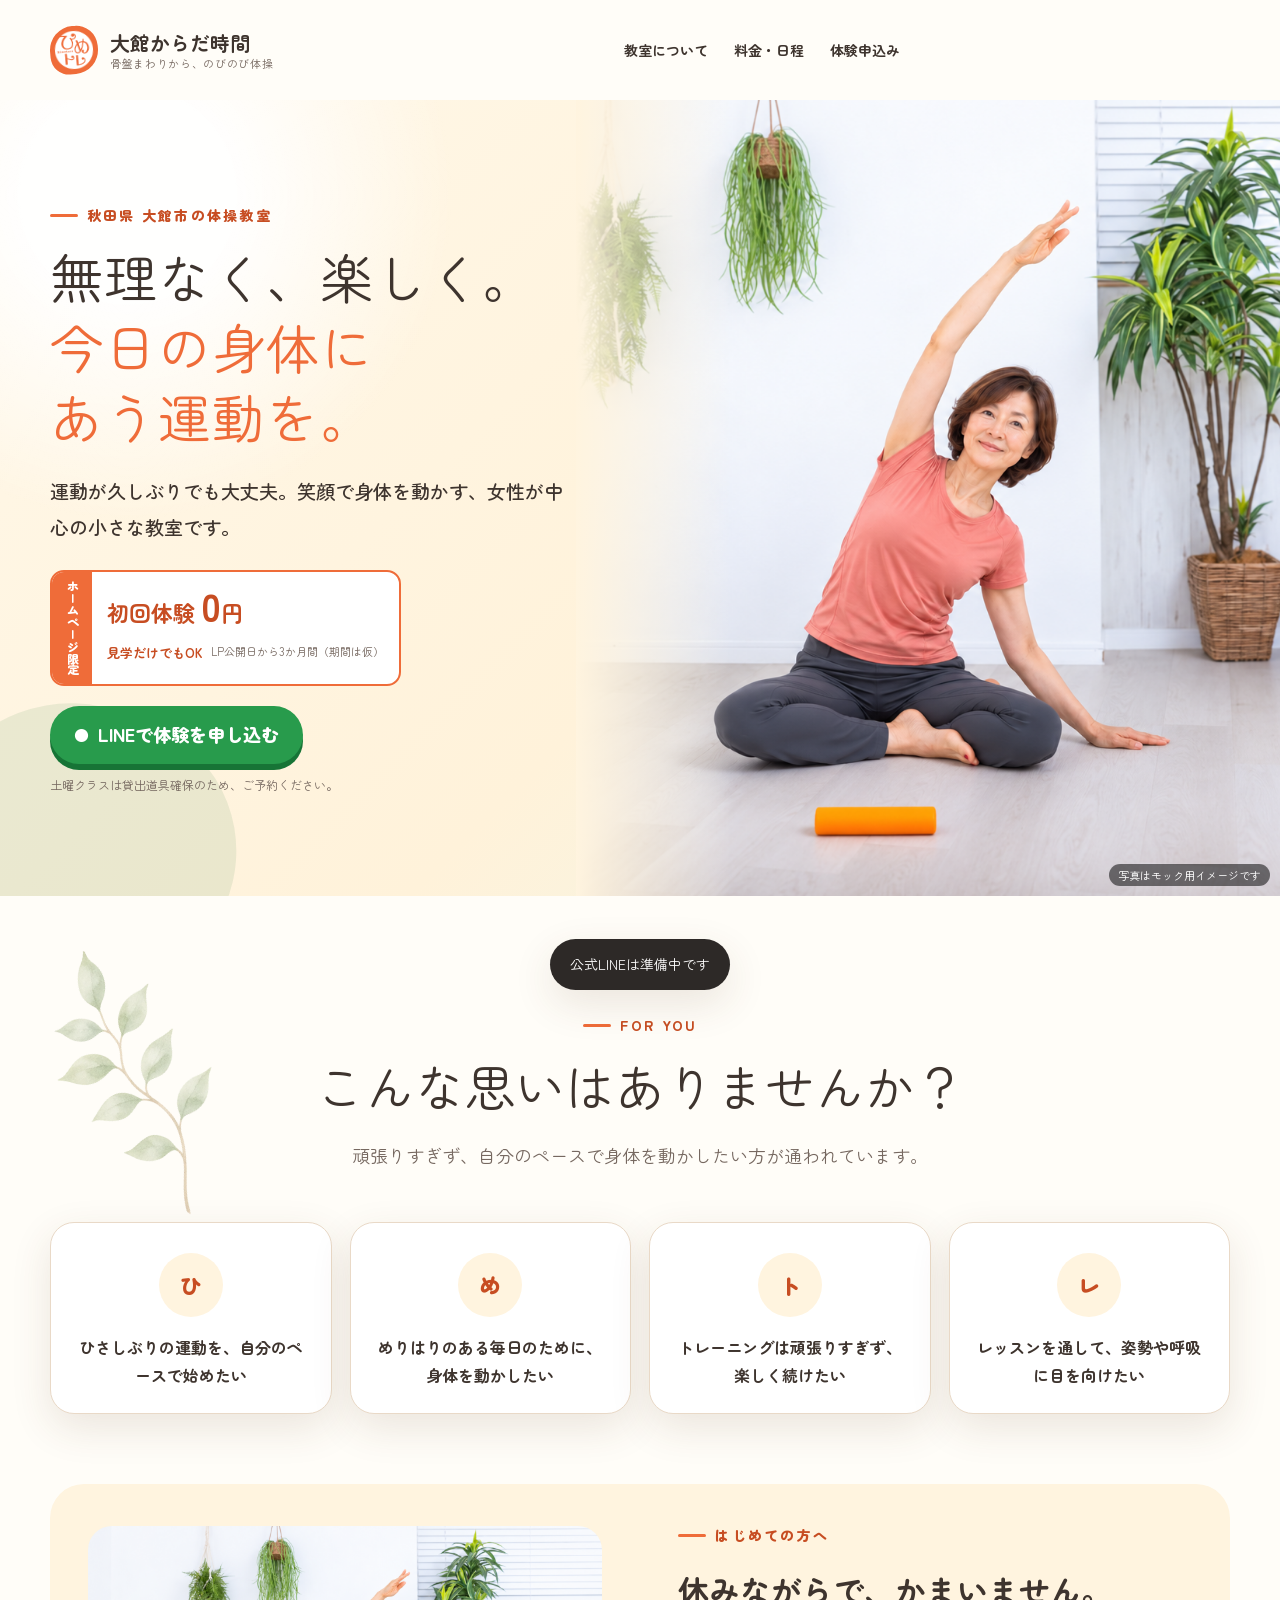
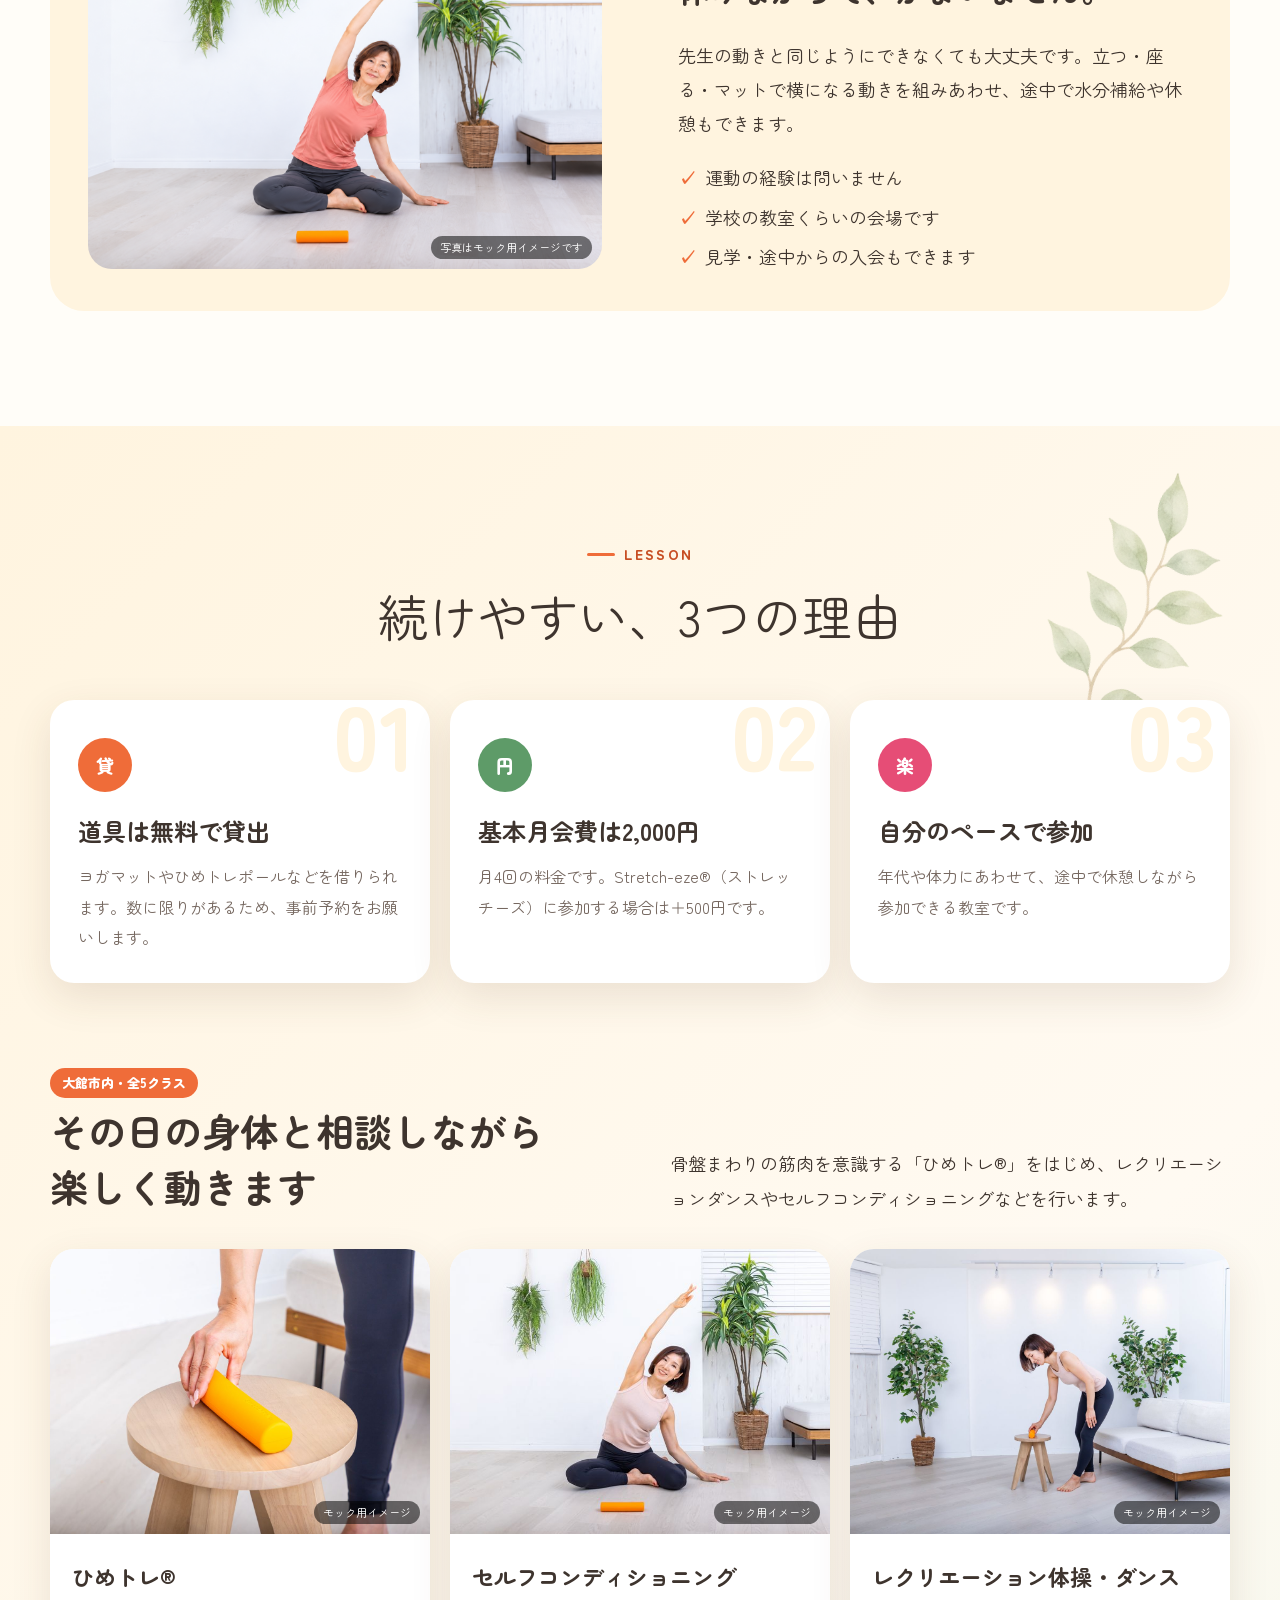
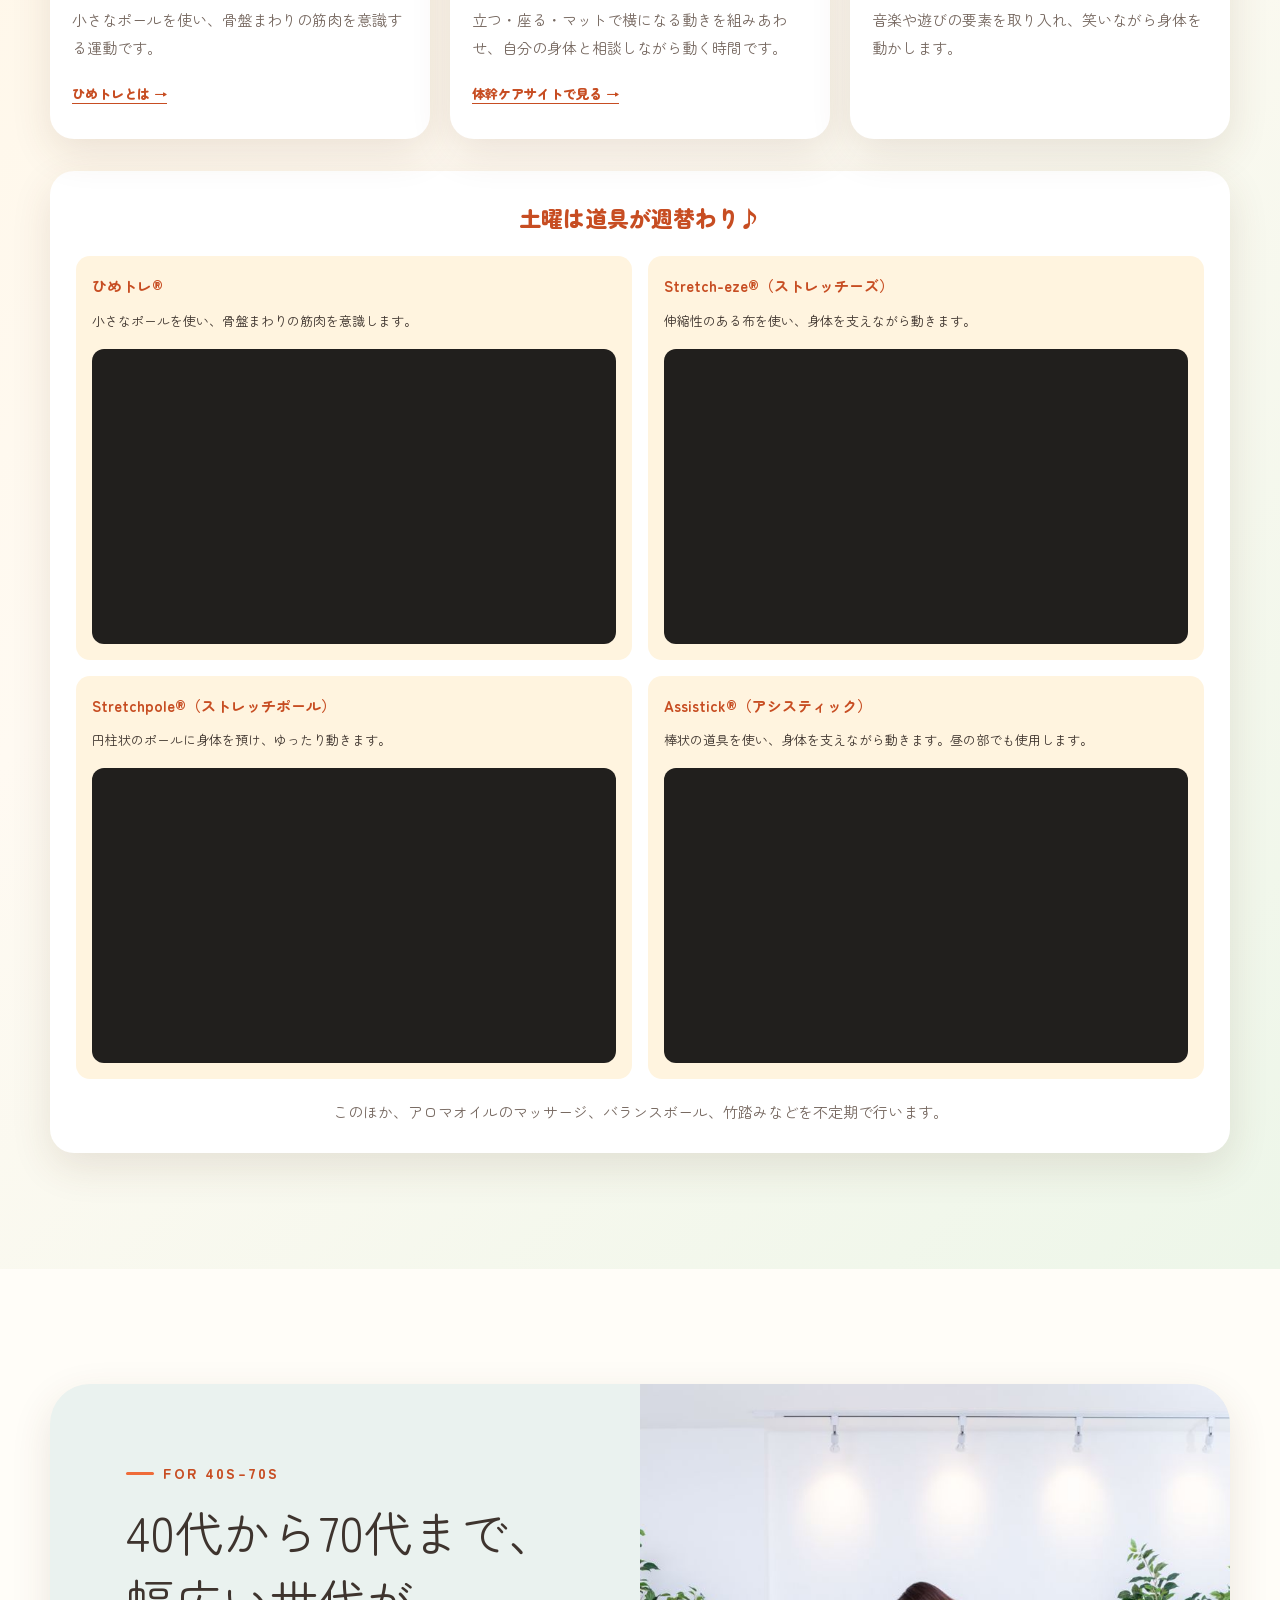
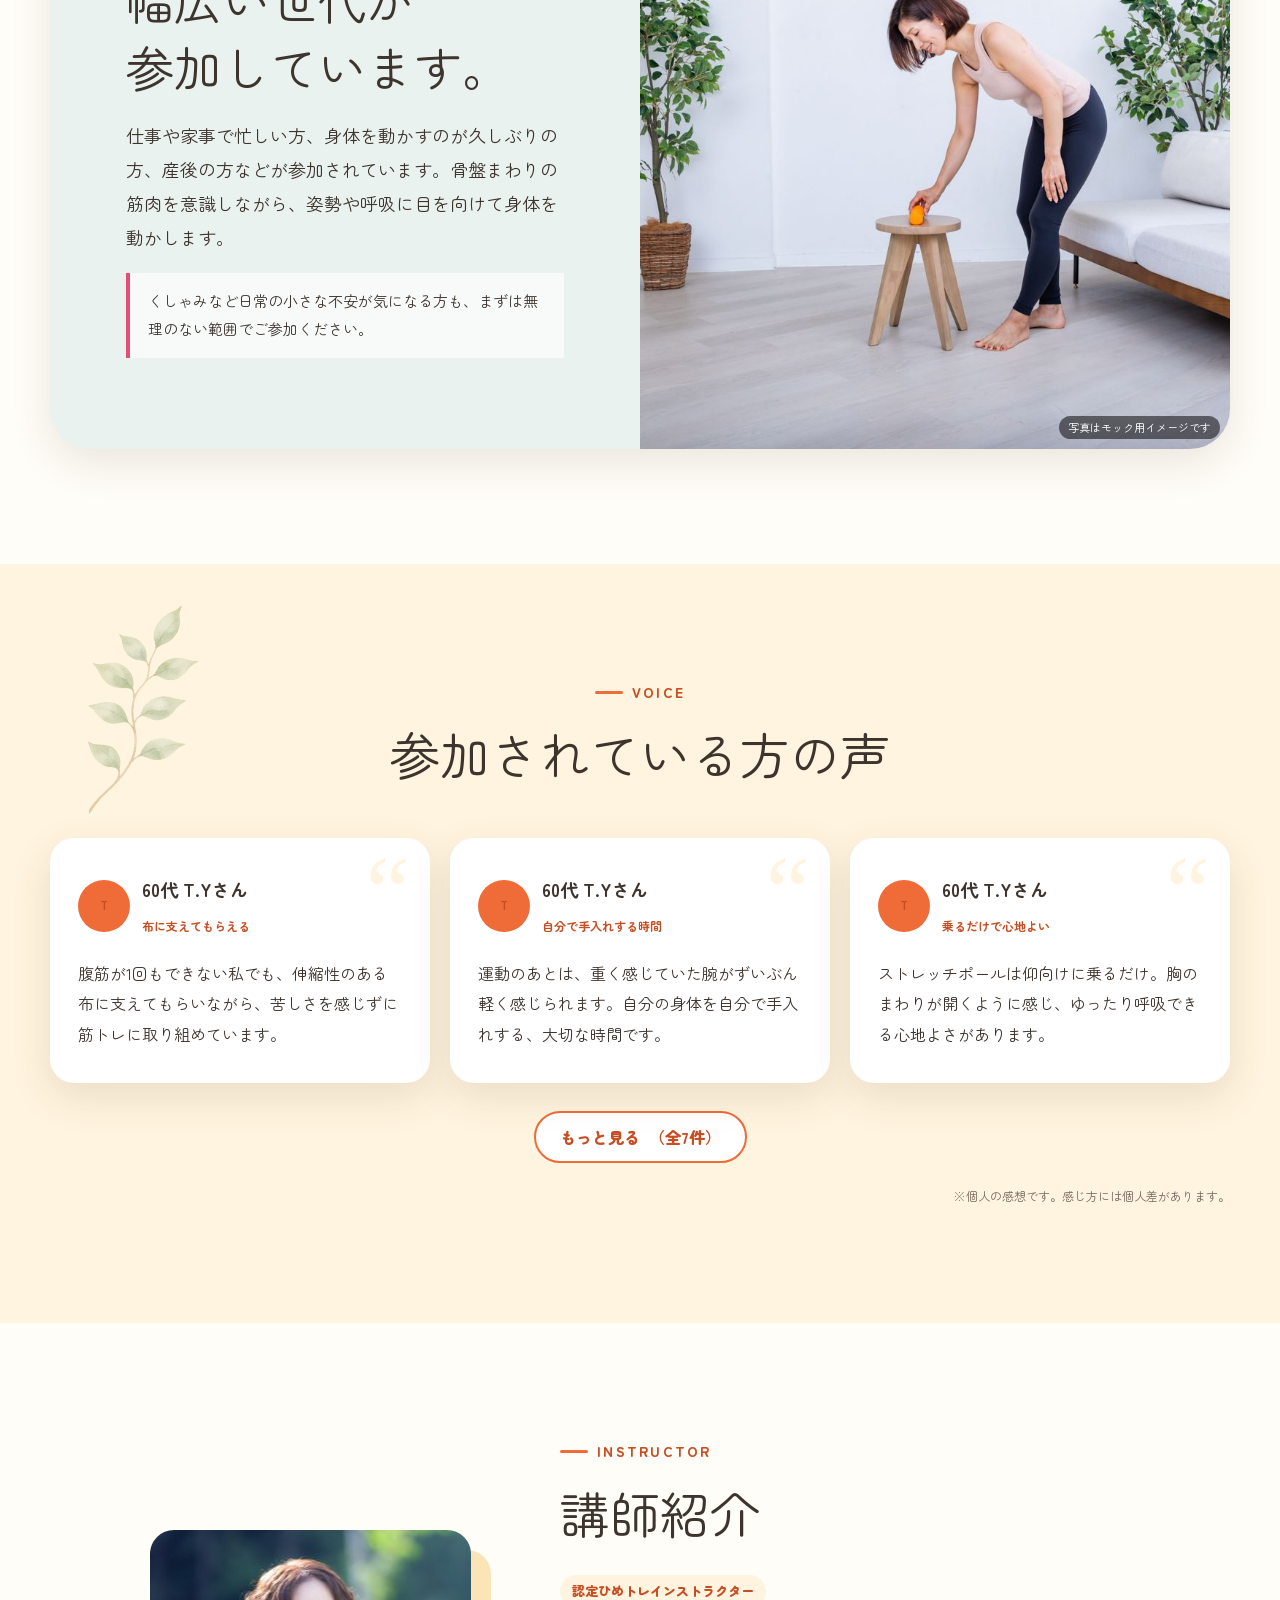
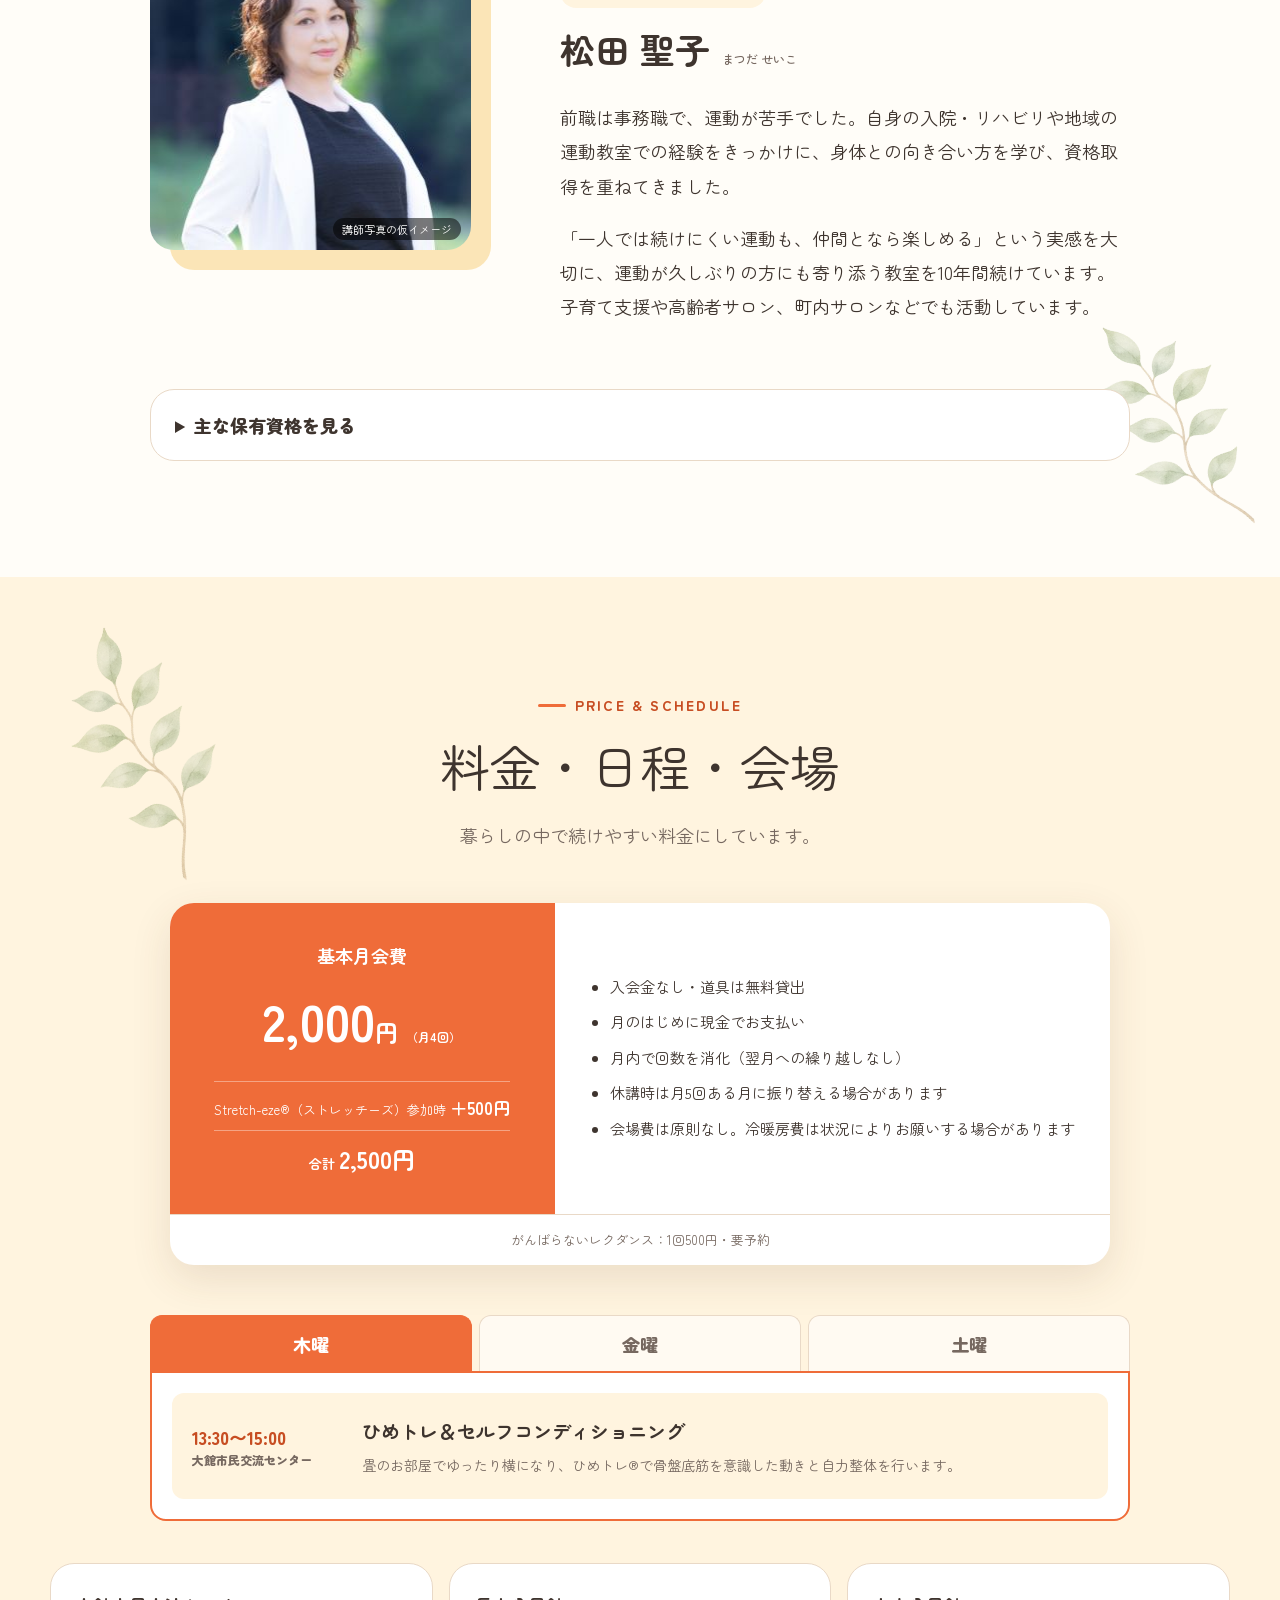
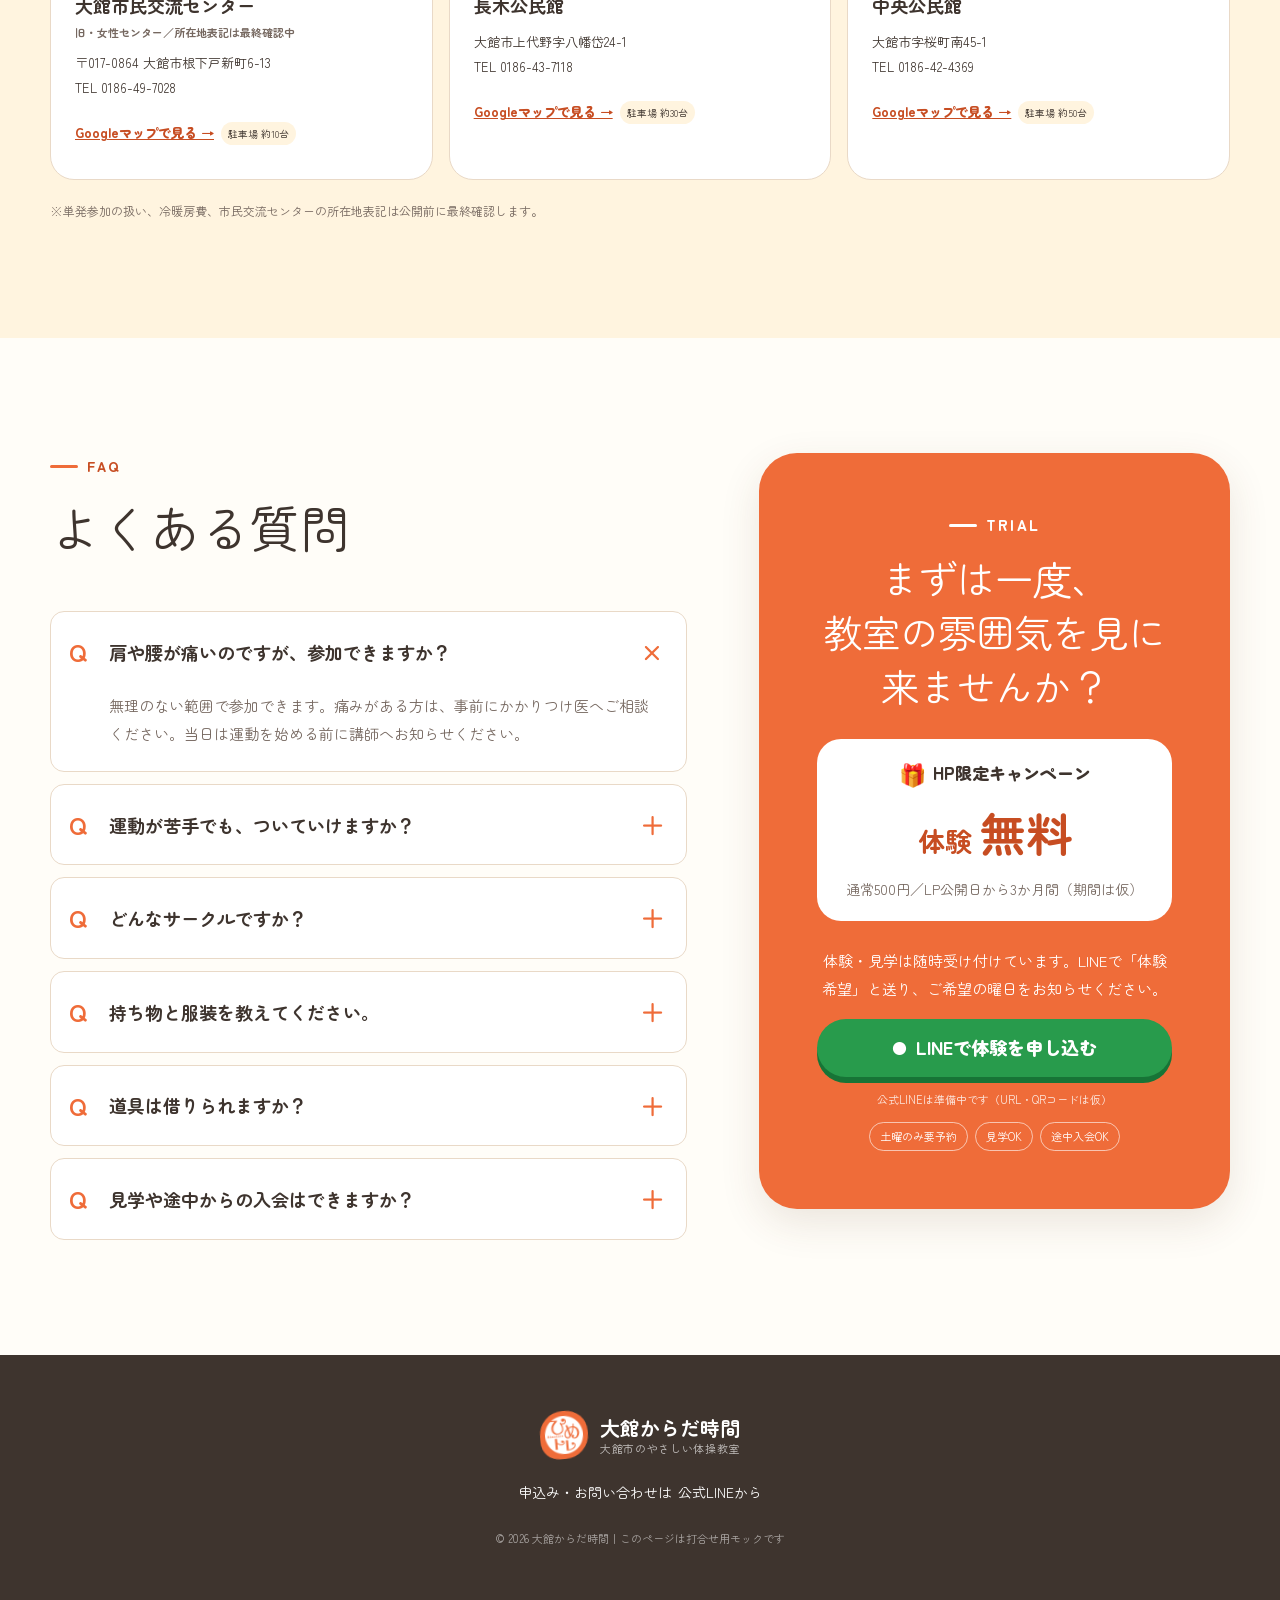
==== commit f09a7268: "各セクションに控えめなスクロールアニメーションを追加 - 見出し・カード・ボックスが画面に入ったら下からふわっと表示（1回のみ） - 横並びのカードは0.1秒ずつずらして表示 - ファーストビュー・ダ" ====
--- a/index.html
+++ b/index.html
@@ -7,7 +7,7 @@
     <meta name="theme-color" content="#f47b42" />
     <title>大館からだ時間｜大館市のやさしい体操教室</title>
     <link rel="icon" href="sample-assets/common_favicon.png" />
-    <link rel="stylesheet" href="styles.css?v=20261112-8" />
+    <link rel="stylesheet" href="styles.css?v=20261112-9" />
   </head>
   <body>
     <a class="skip-link" href="#main">本文へ移動</a>
@@ -224,5 +224,6 @@
 
     <script src="content.js?v=20261112-1"></script>
     <script src="script.js?v=20261112-1"></script>
+    <script src="reveal.js?v=20261112-1"></script>
   </body>
 </html>
--- a/styles.css
+++ b/styles.css
@@ -382,3 +382,8 @@
   .method-card h4 { font-size: clamp(18px, 6vw, 22px); }
   .saturday-box > p { font-size: clamp(18px, 5.6vw, 22px); }
 }
+
+/* スクロールアニメーション（reveal.js）：画面に入ったら下からふわっと表示。JS が動いたときだけ隠す。 */
+.reveal-on [data-reveal] { opacity: 0; transform: translateY(28px); transition: opacity .8s ease, transform .8s cubic-bezier(.2, .7, .2, 1); transition-delay: var(--reveal-delay, 0s); }
+.reveal-on [data-reveal].is-visible { opacity: 1; transform: none; }
+@media (prefers-reduced-motion: reduce) { .reveal-on [data-reveal] { opacity: 1; transform: none; transition: none; } }
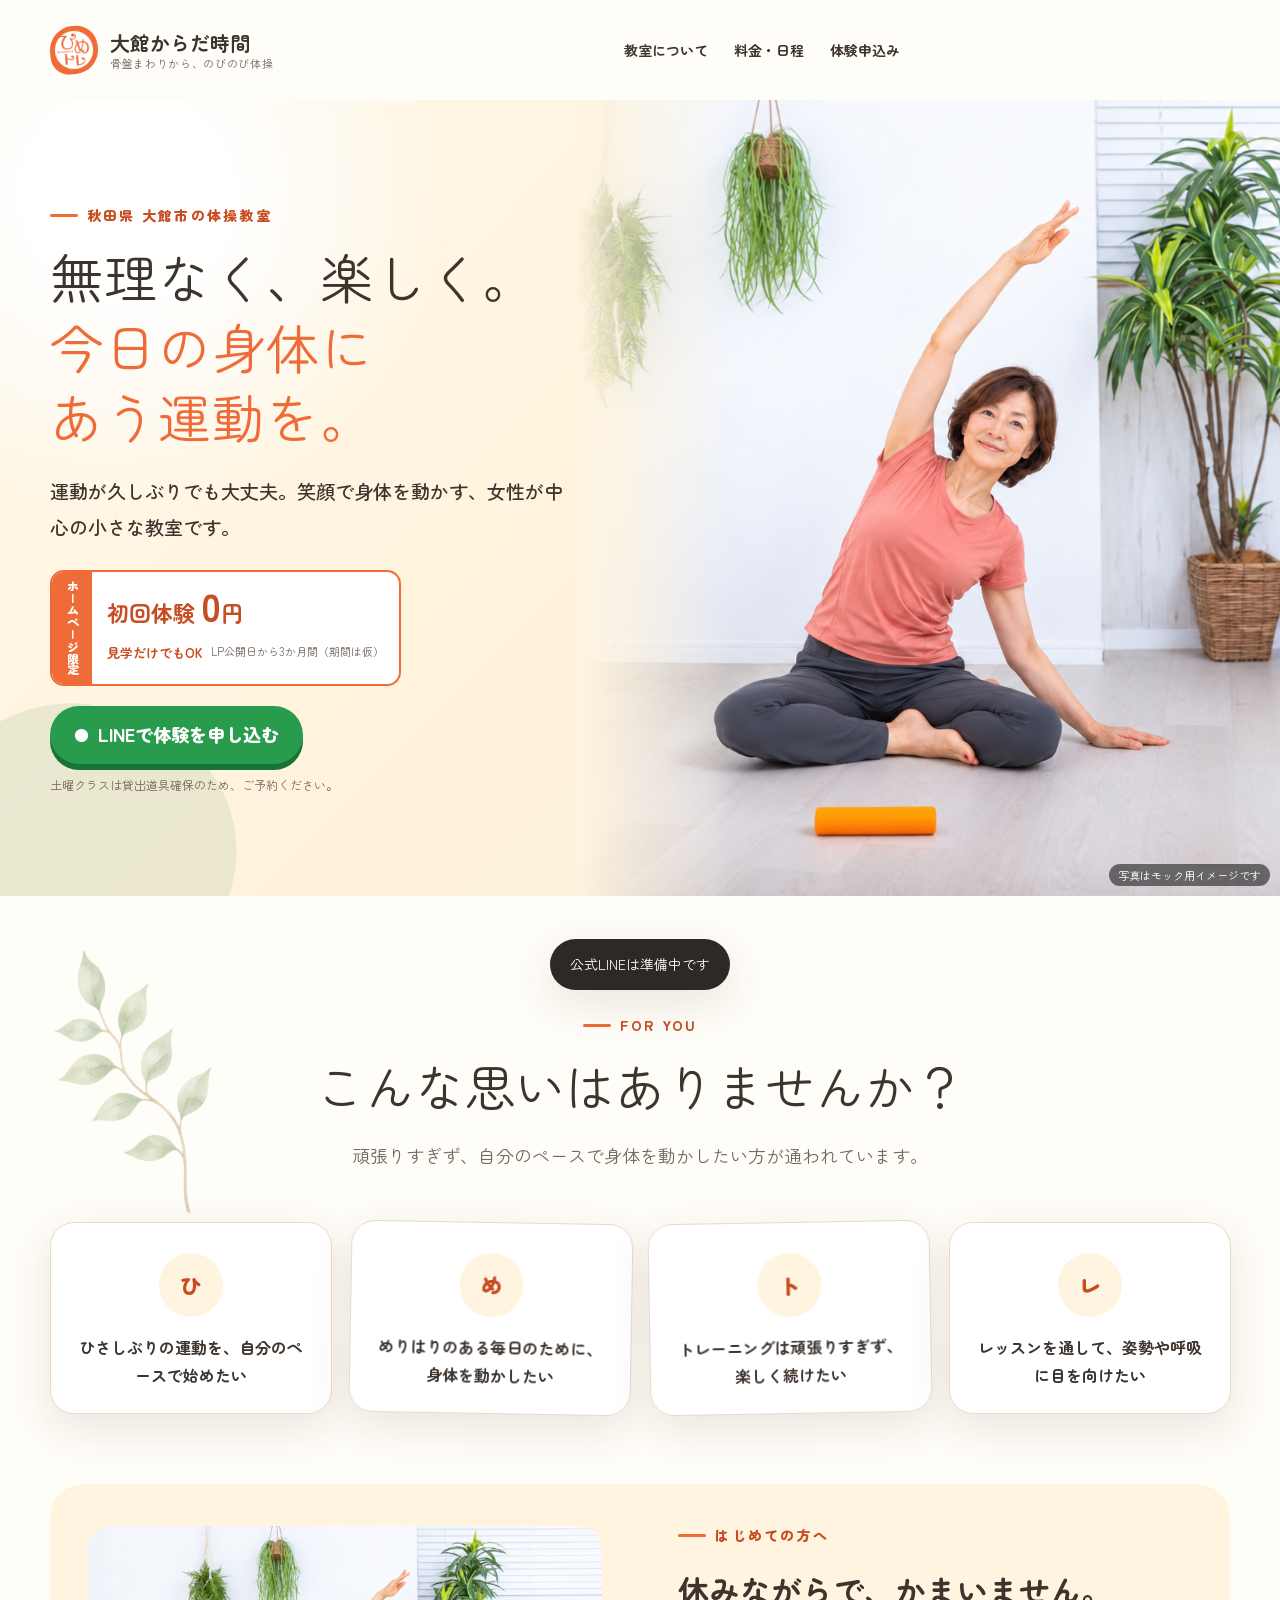
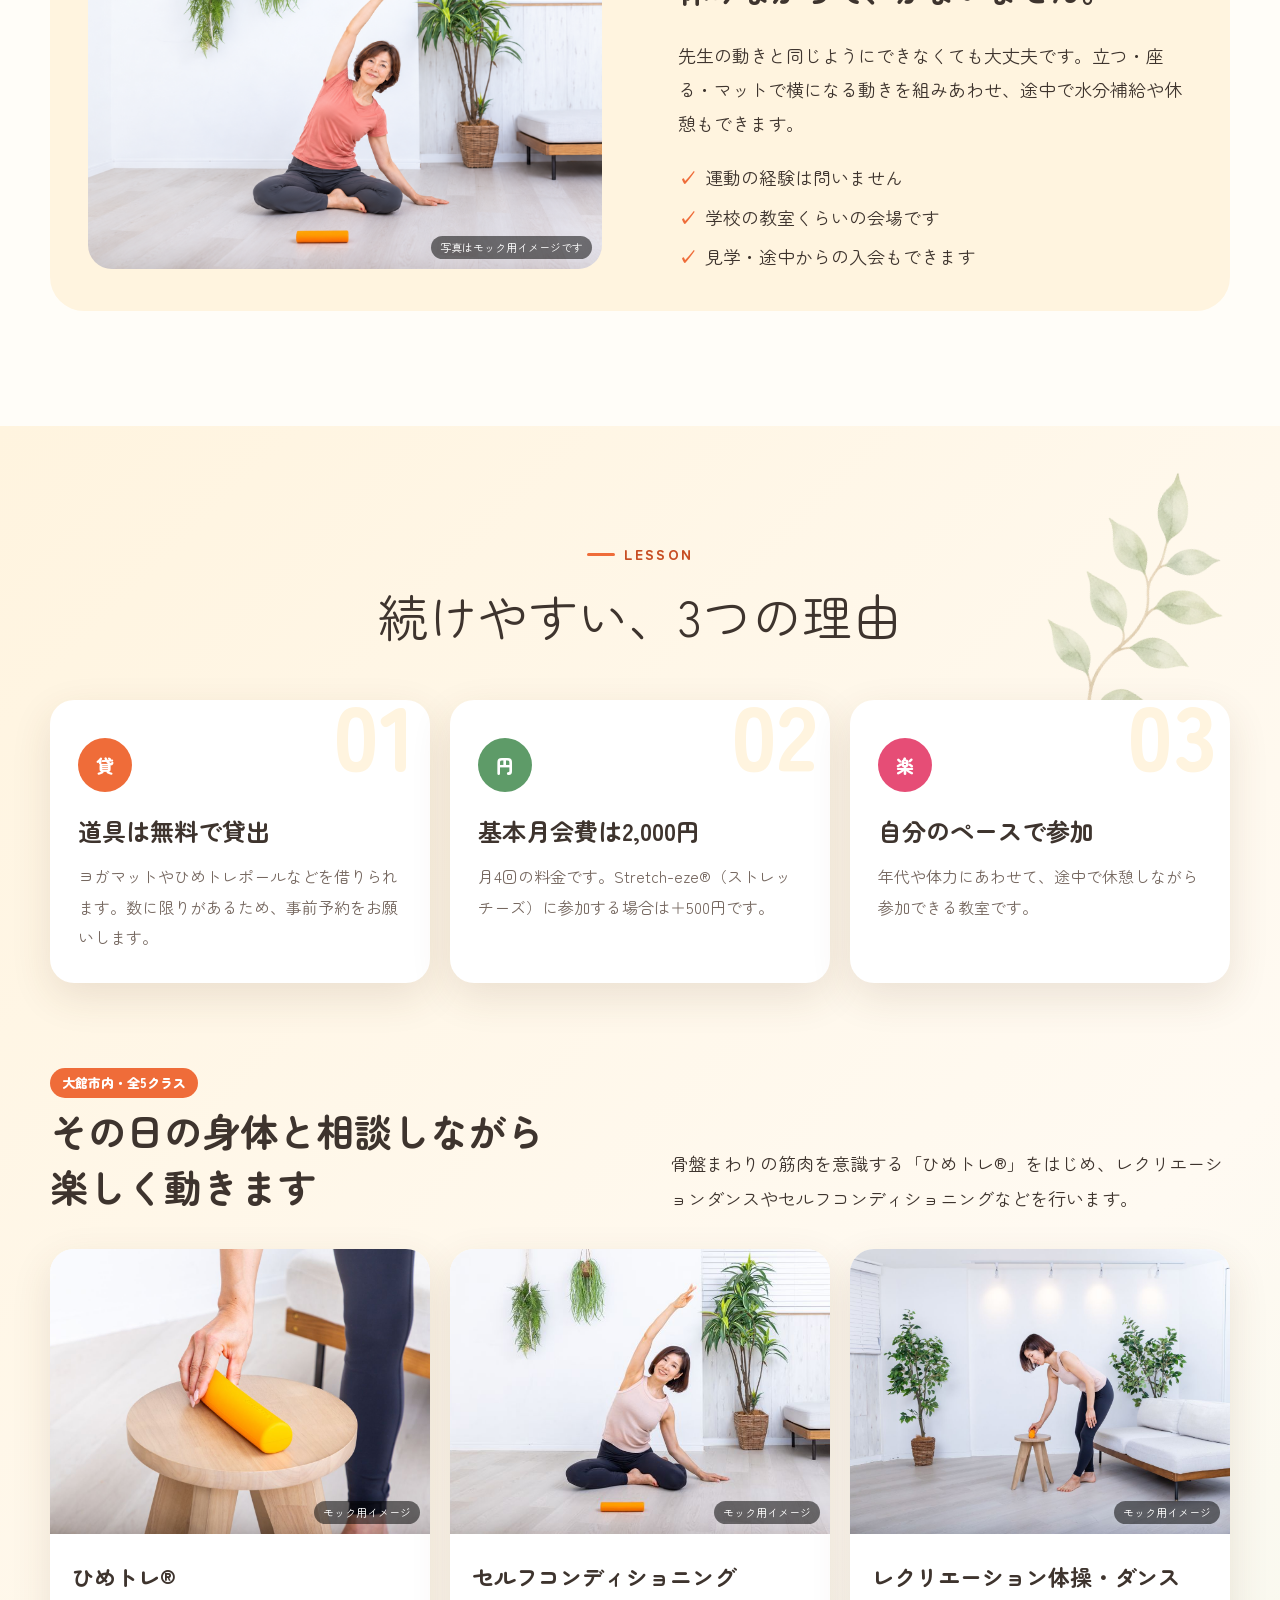
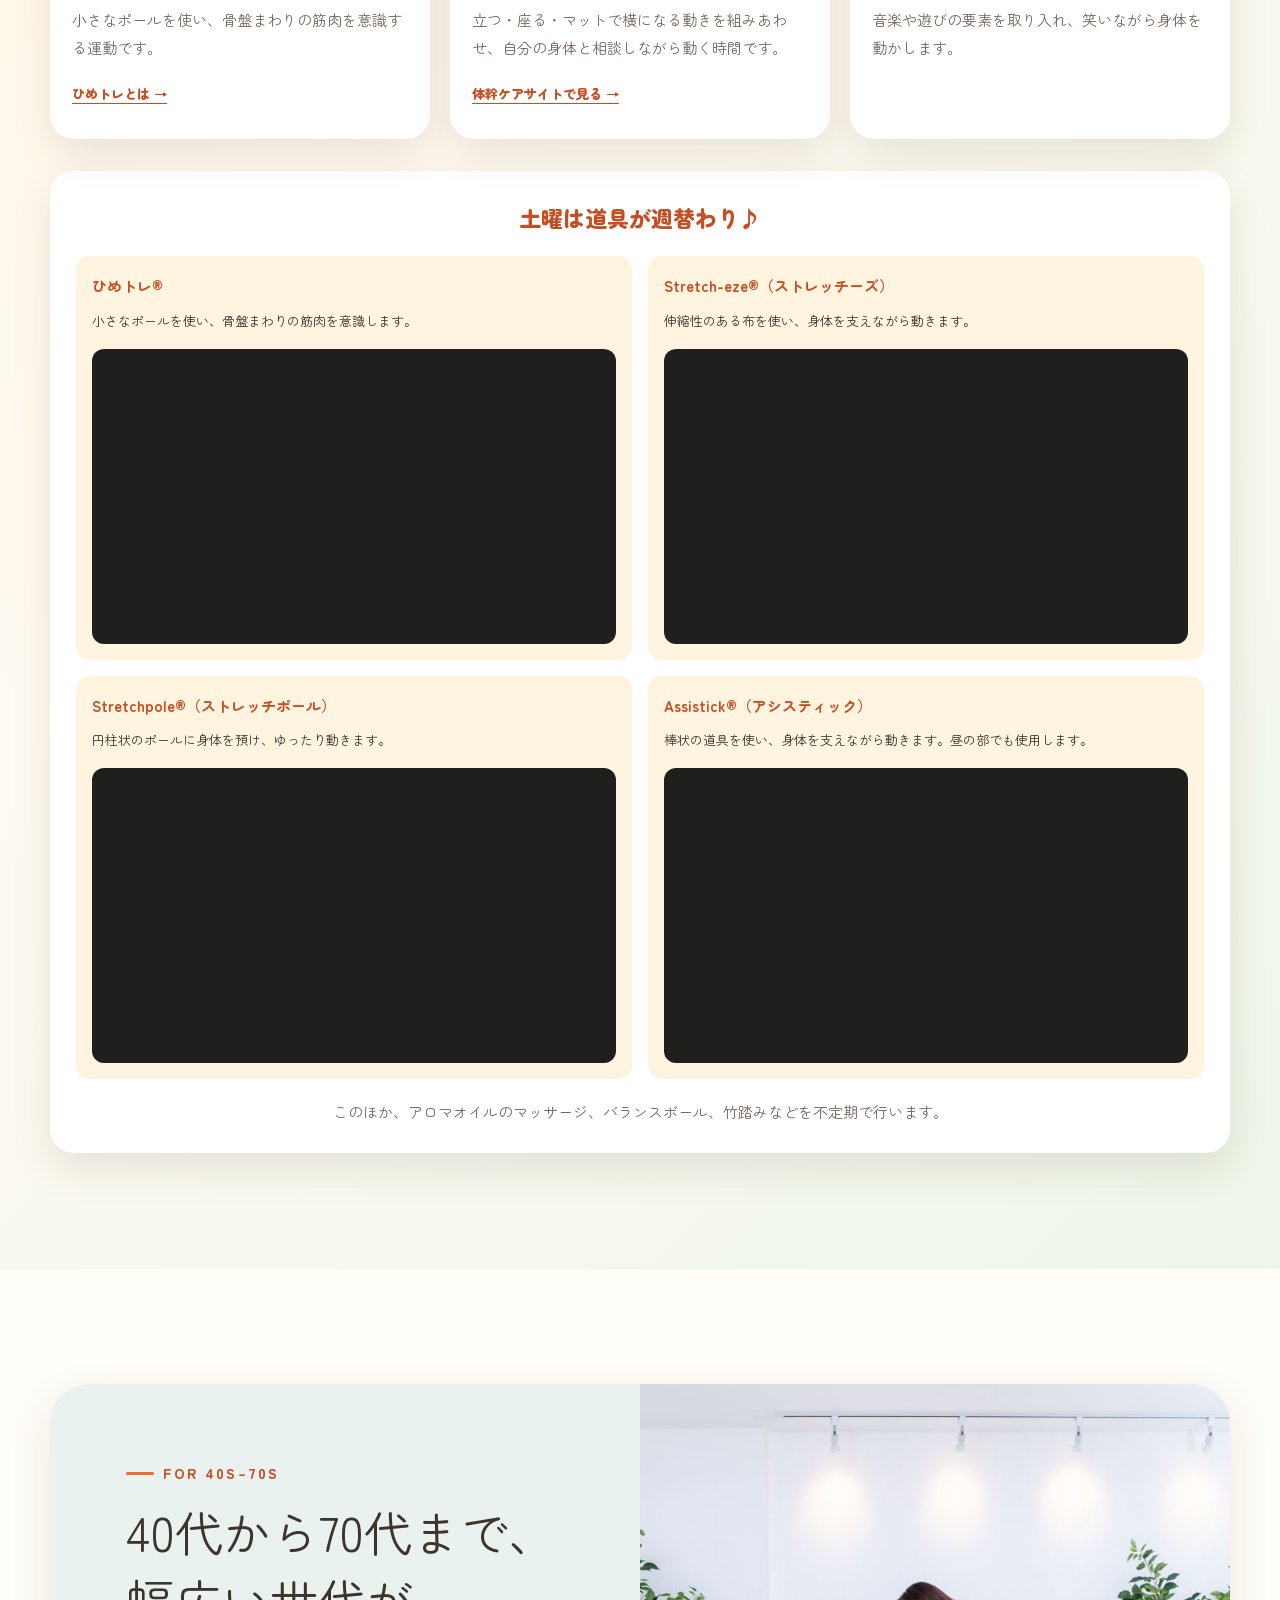
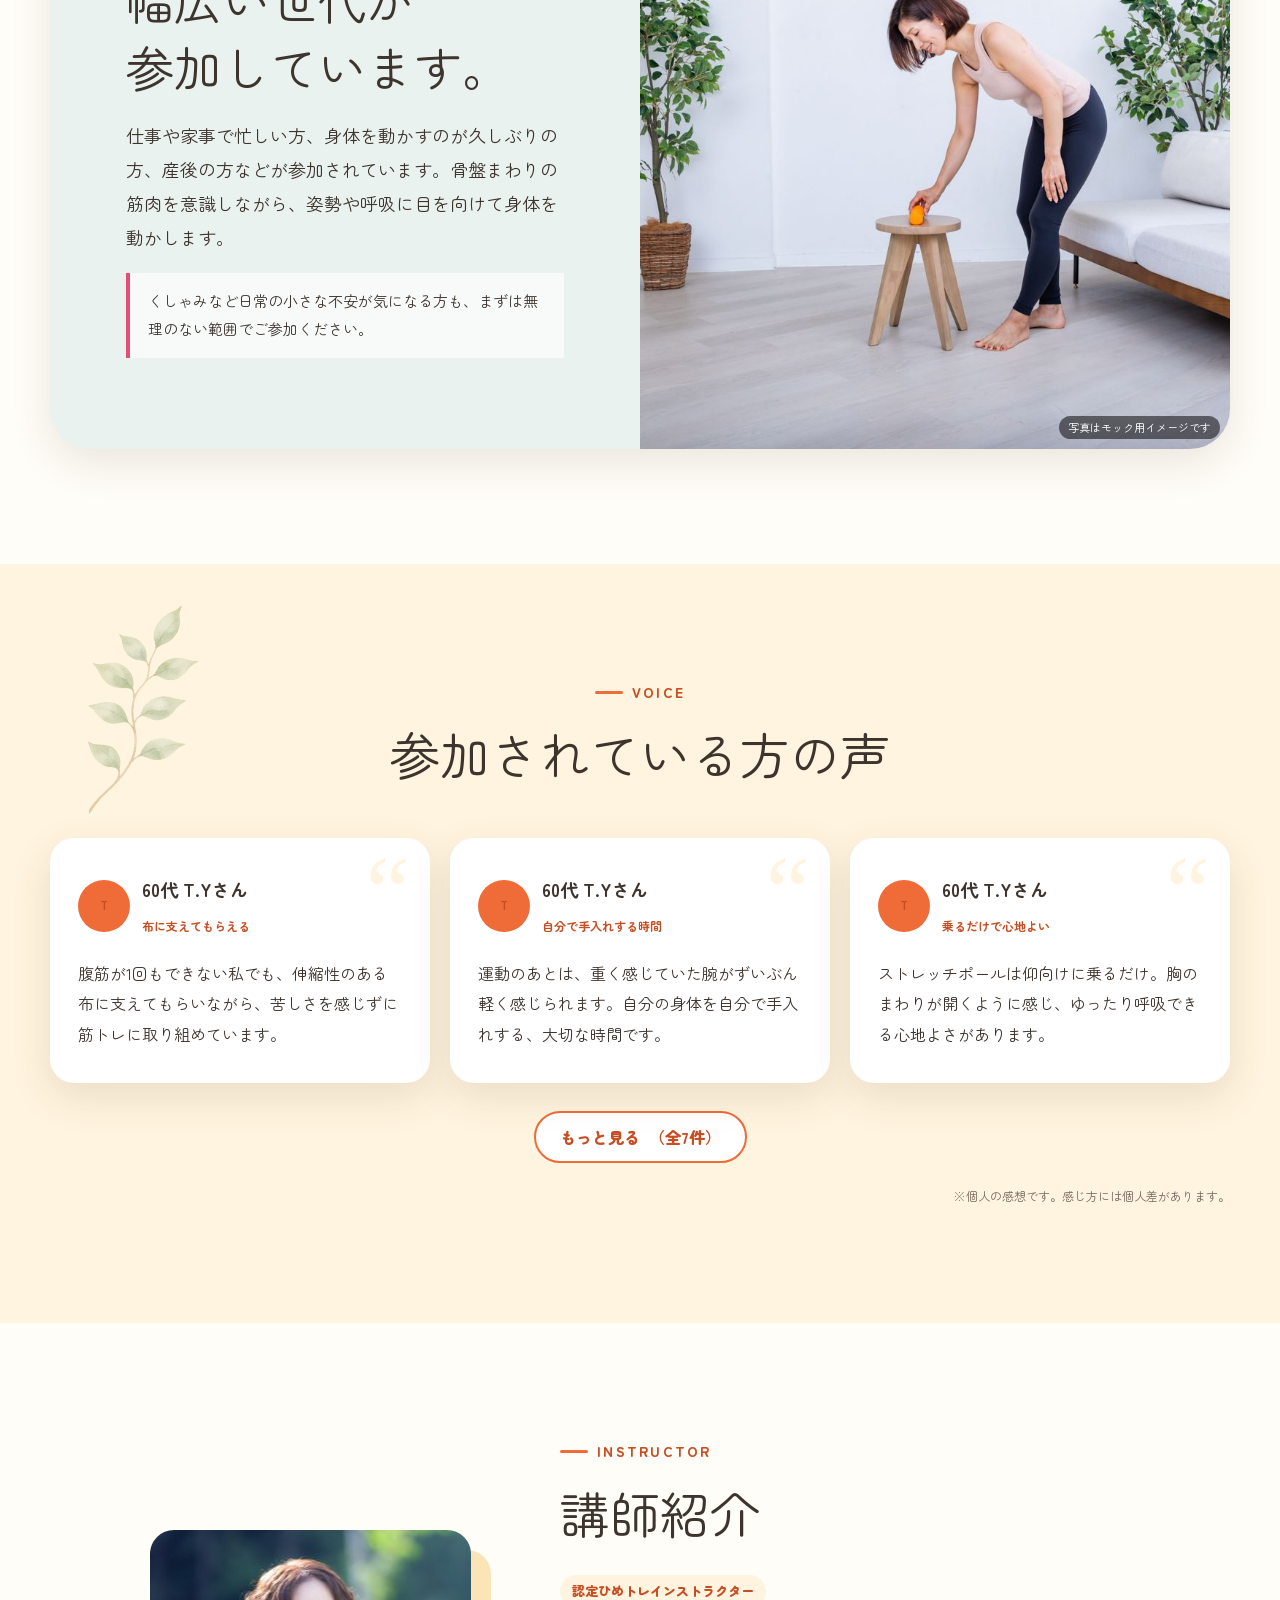
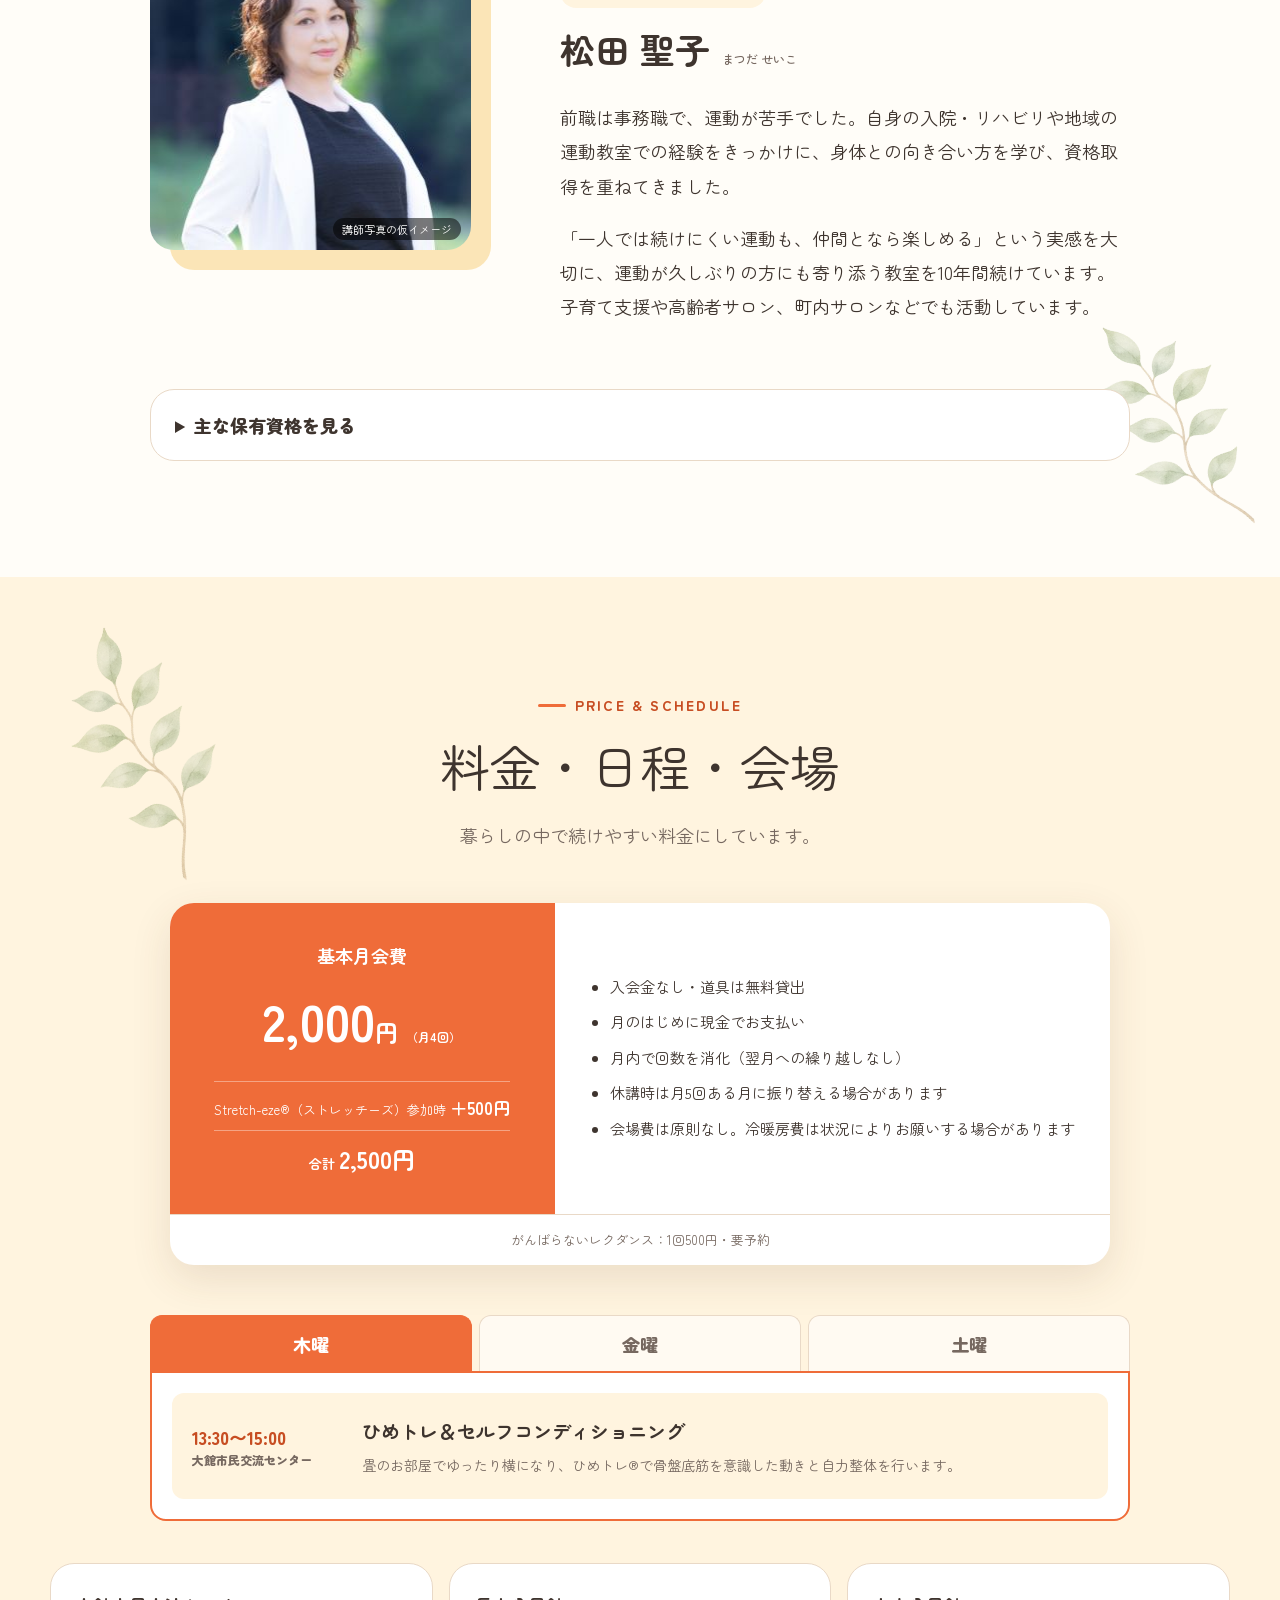
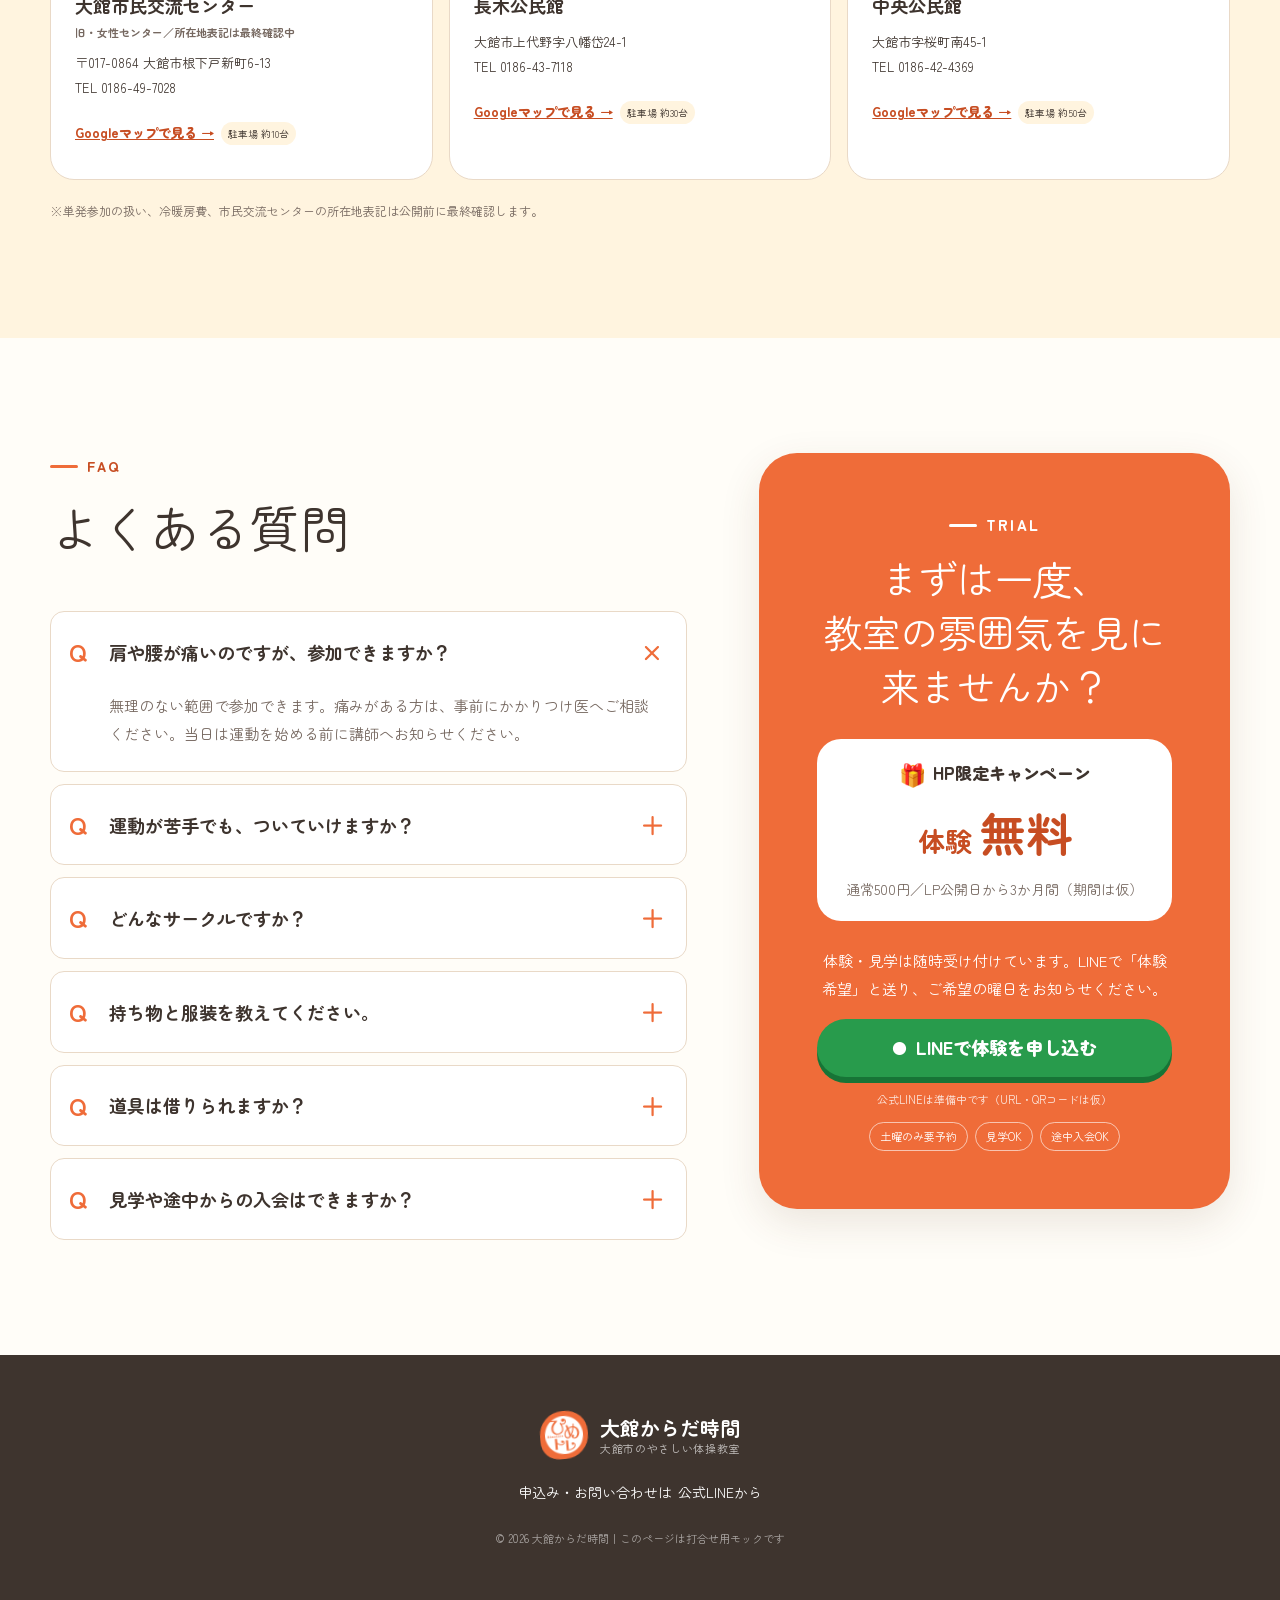
==== commit 45fb5989: "「こんな方へ」のカードの傾きを戻し、表示時に左右に揺れるアニメーションを追加 - 表示アニメーションの移動を transform から translate に変更し、カードの傾きを維持 - 4枚のカー" ====
--- a/index.html
+++ b/index.html
@@ -7,7 +7,7 @@
     <meta name="theme-color" content="#f47b42" />
     <title>大館からだ時間｜大館市のやさしい体操教室</title>
     <link rel="icon" href="sample-assets/common_favicon.png" />
-    <link rel="stylesheet" href="styles.css?v=20261112-9" />
+    <link rel="stylesheet" href="styles.css?v=20261112-10" />
   </head>
   <body>
     <a class="skip-link" href="#main">本文へ移動</a>
--- a/styles.css
+++ b/styles.css
@@ -383,7 +383,19 @@
   .saturday-box > p { font-size: clamp(18px, 5.6vw, 22px); }
 }
 
-/* スクロールアニメーション（reveal.js）：画面に入ったら下からふわっと表示。JS が動いたときだけ隠す。 */
-.reveal-on [data-reveal] { opacity: 0; transform: translateY(28px); transition: opacity .8s ease, transform .8s cubic-bezier(.2, .7, .2, 1); transition-delay: var(--reveal-delay, 0s); }
-.reveal-on [data-reveal].is-visible { opacity: 1; transform: none; }
-@media (prefers-reduced-motion: reduce) { .reveal-on [data-reveal] { opacity: 1; transform: none; transition: none; } }
+/* スクロールアニメーション（reveal.js）：画面に入ったら下からふわっと表示。JS が動いたときだけ隠す。
+   カードの傾き（transform: rotate）を消さないよう、移動は translate、揺れは rotate の個別プロパティで行う。 */
+.reveal-on [data-reveal] { opacity: 0; translate: 0 28px; transition: opacity .8s ease, translate .8s cubic-bezier(.2, .7, .2, 1); transition-delay: var(--reveal-delay, 0s); }
+.reveal-on [data-reveal].is-visible { opacity: 1; translate: none; }
+/* 「こんな方へ」のカード：表示されたあと、左右にカタカタと小さく揺れる（1回） */
+.reveal-on .concern-card.is-visible { animation: concern-wobble .7s ease-in-out calc(var(--reveal-delay, 0s) + .45s) 1 both; }
+@keyframes concern-wobble {
+  0%, 100% { rotate: 0deg; }
+  15% { rotate: -3deg; }
+  30% { rotate: 3deg; }
+  45% { rotate: -2deg; }
+  60% { rotate: 2deg; }
+  75% { rotate: -1deg; }
+  90% { rotate: .5deg; }
+}
+@media (prefers-reduced-motion: reduce) { .reveal-on [data-reveal] { opacity: 1; translate: none; transition: none; } .reveal-on .concern-card.is-visible { animation: none; } }
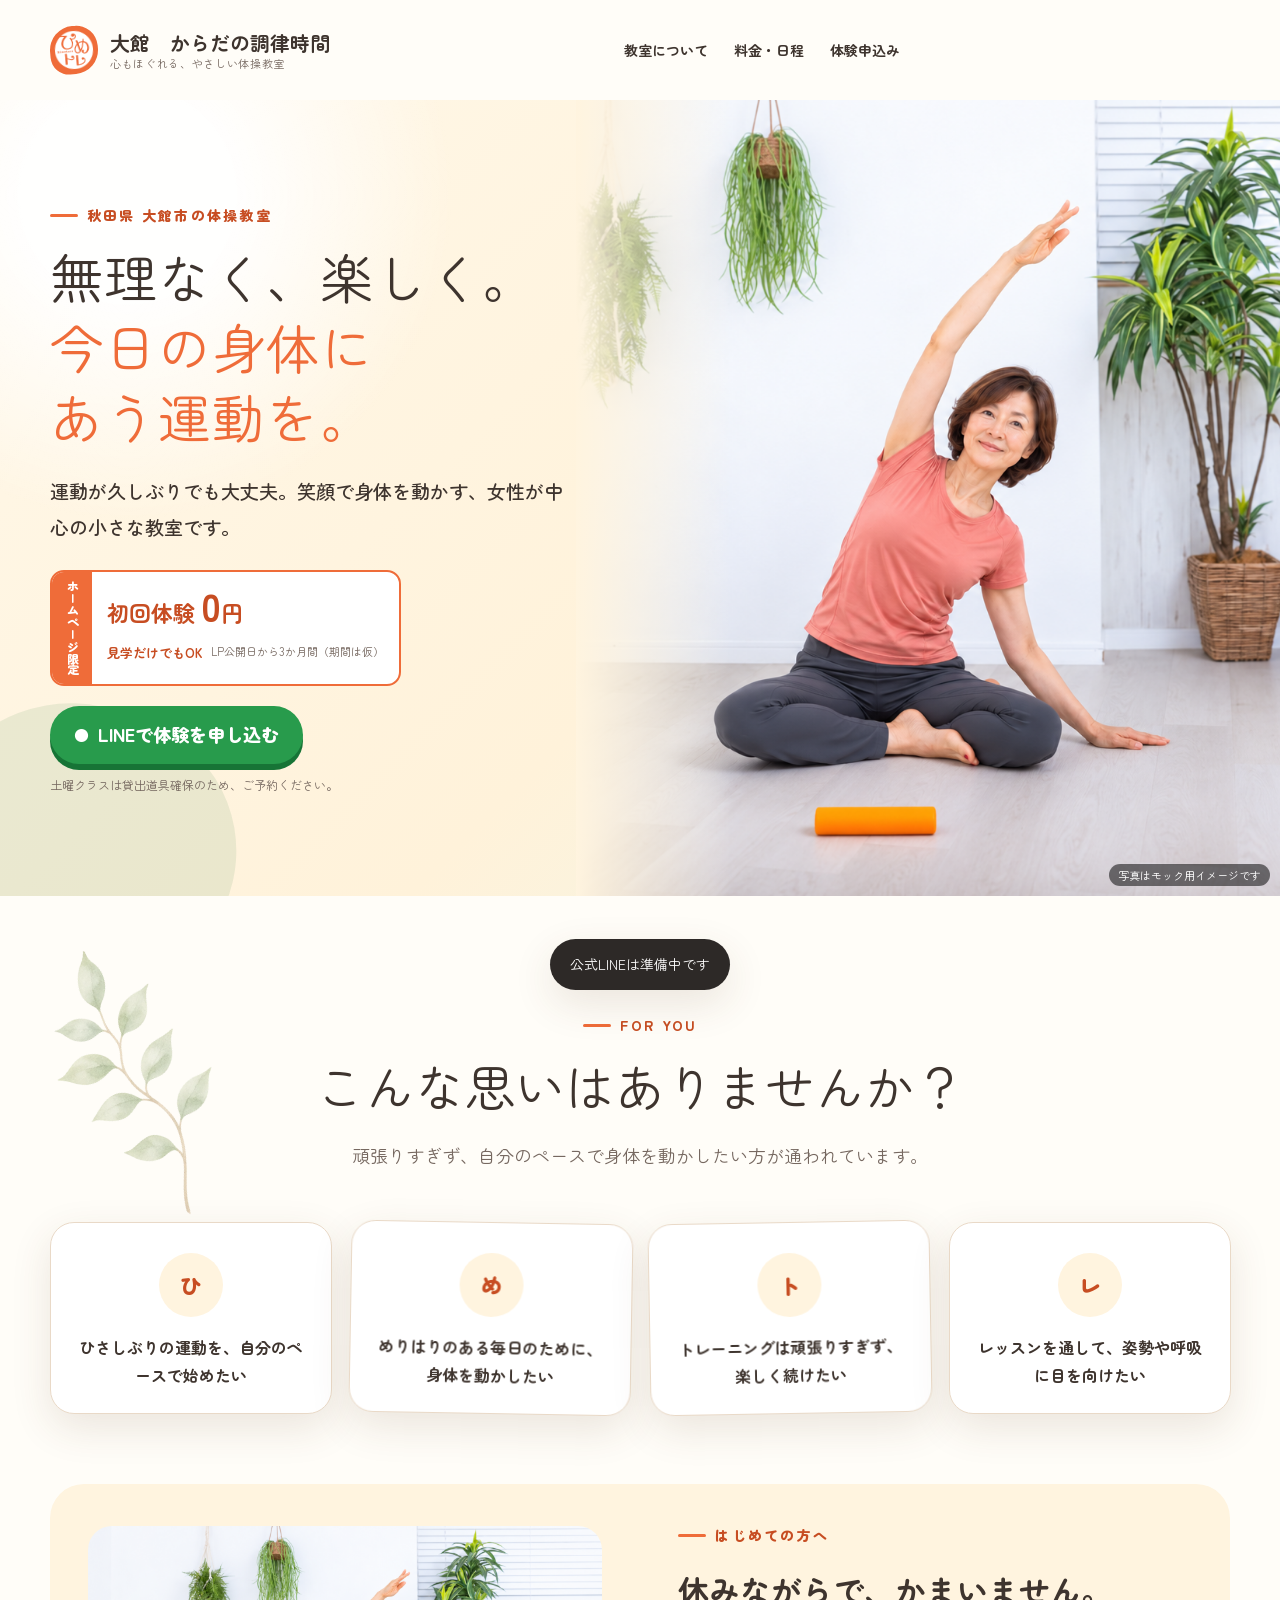
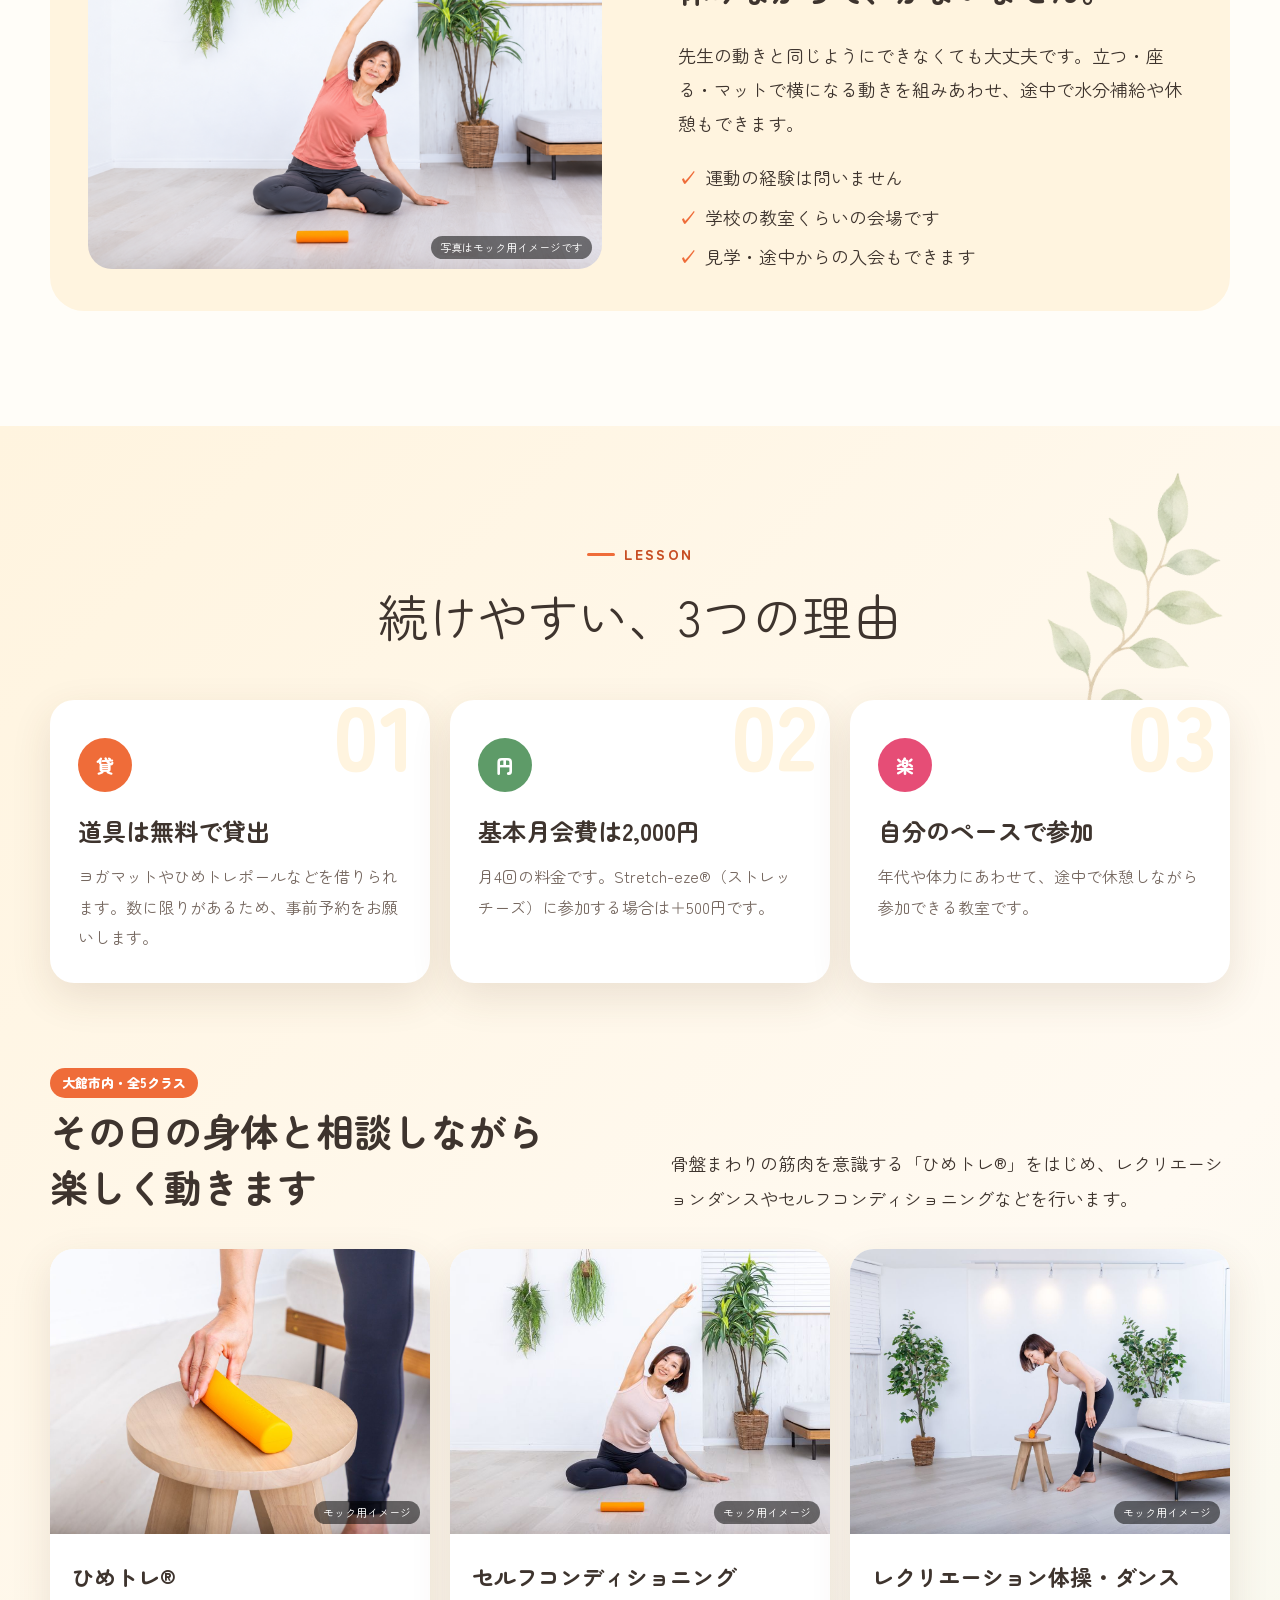
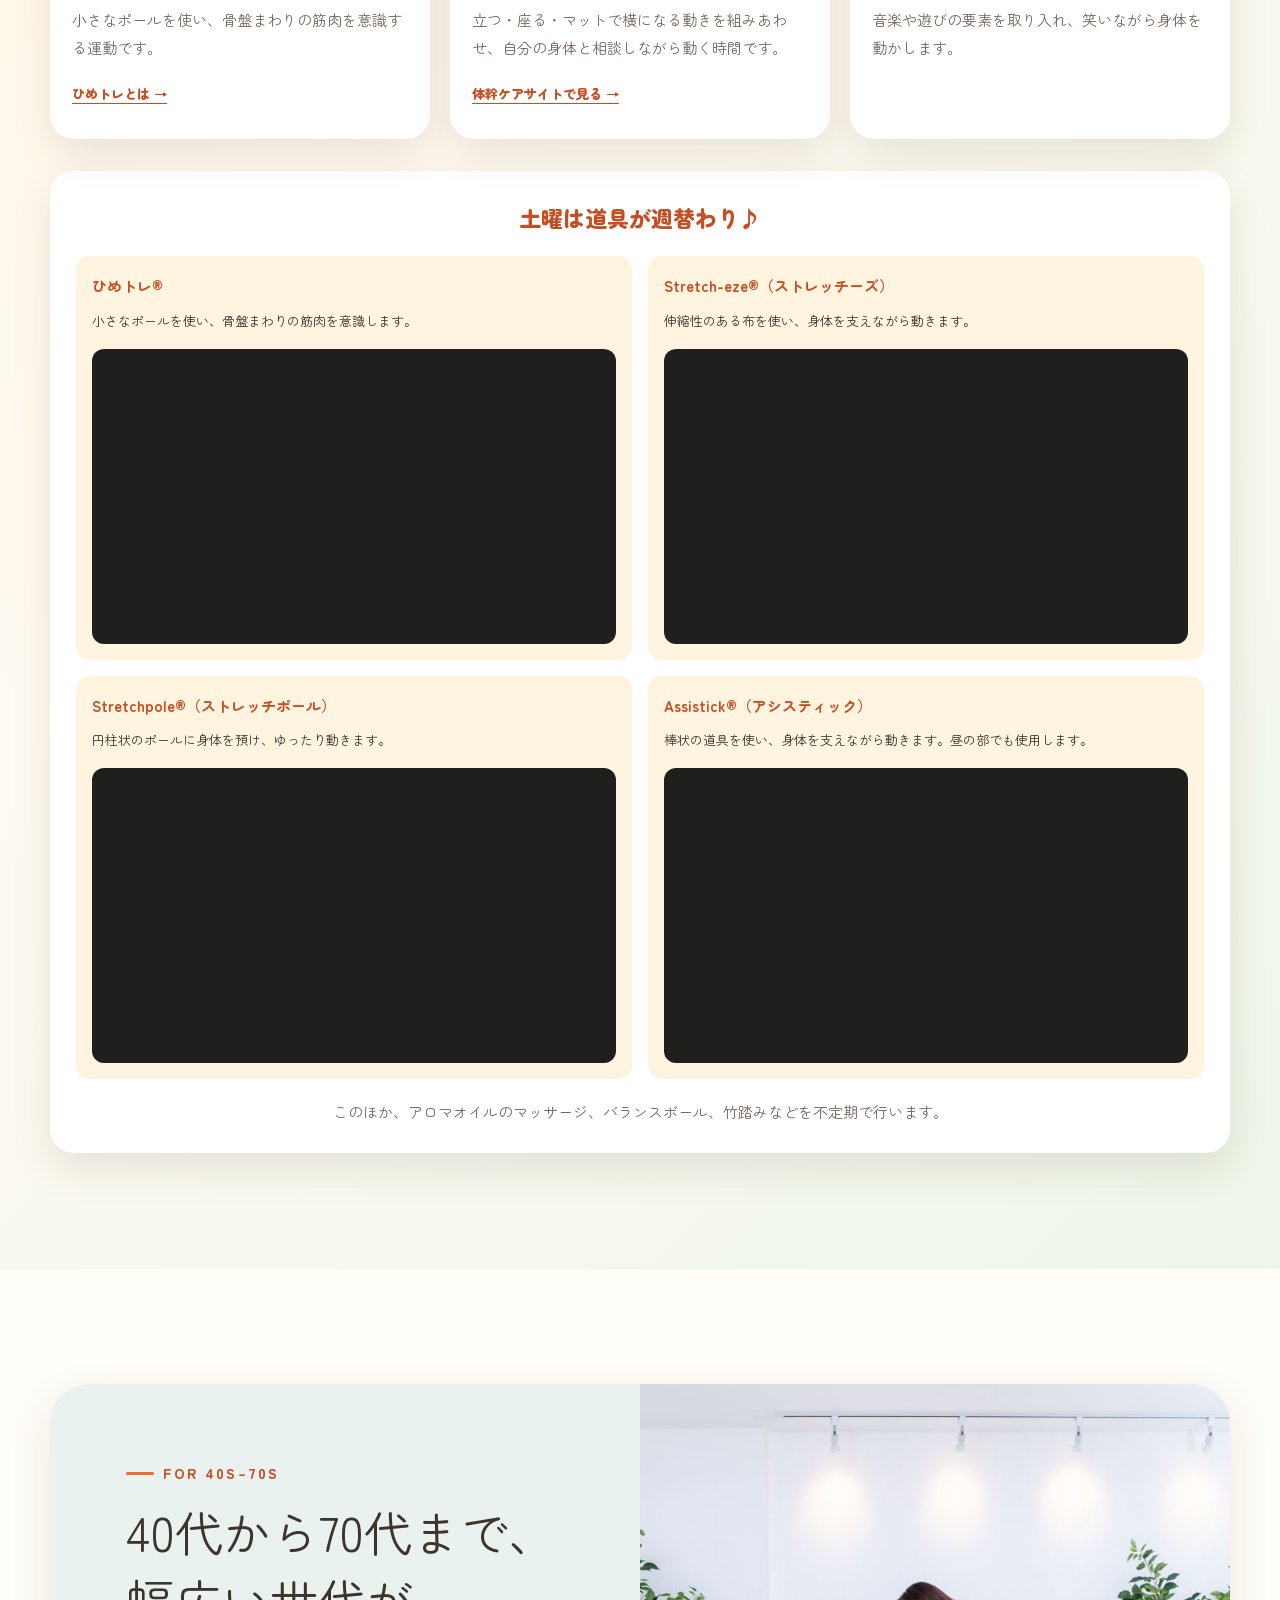
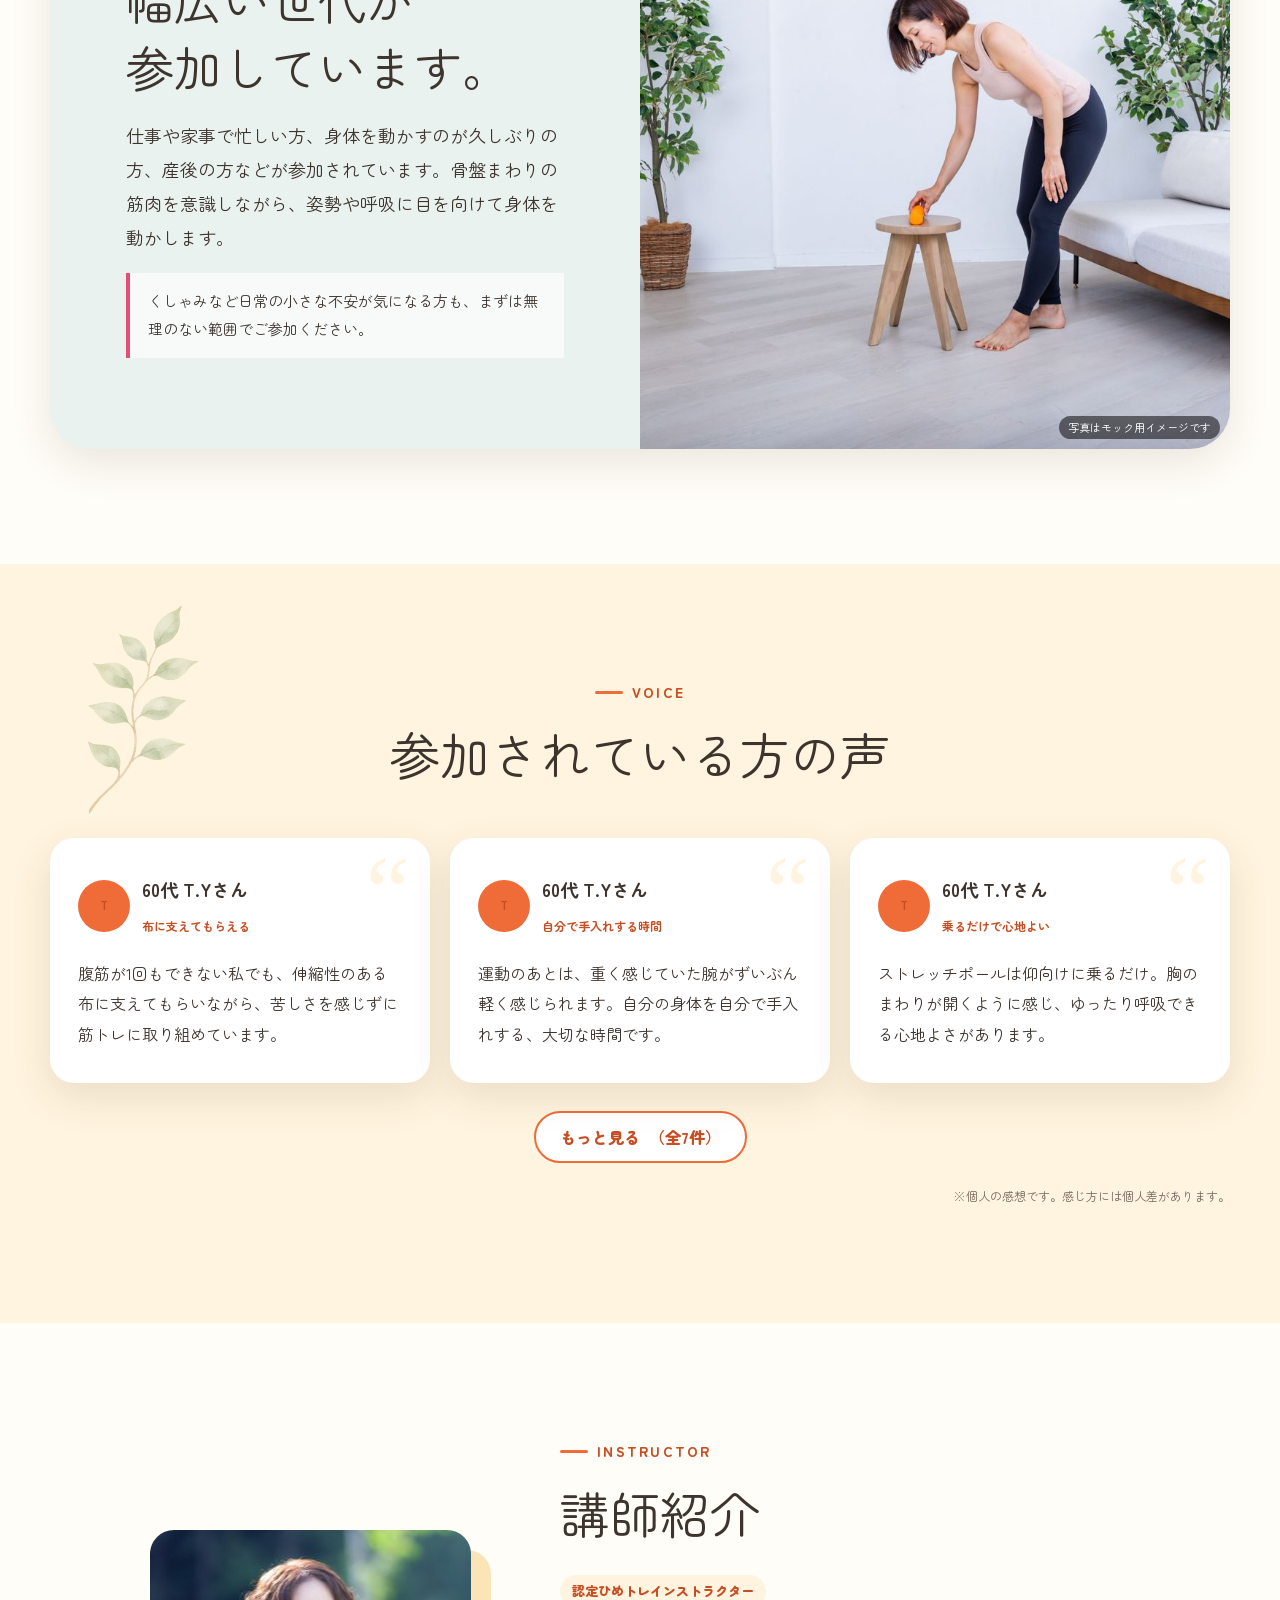
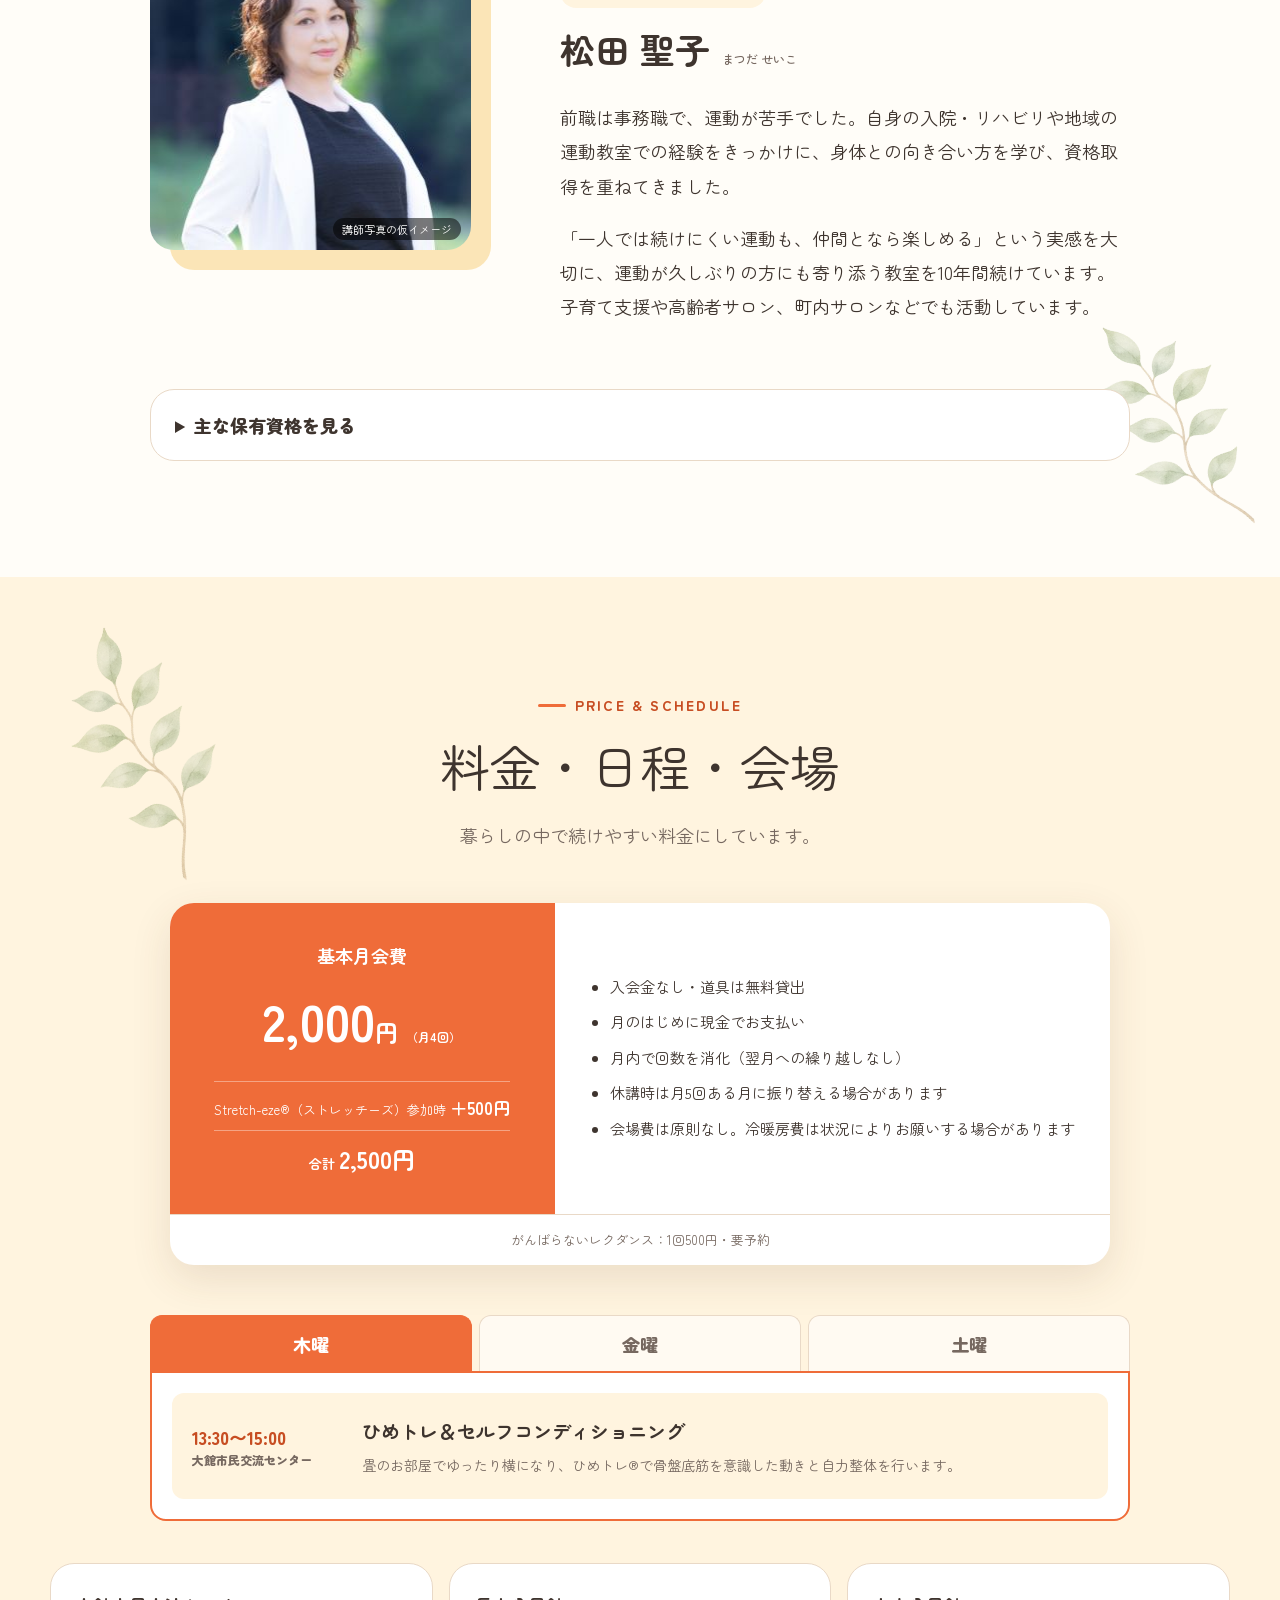
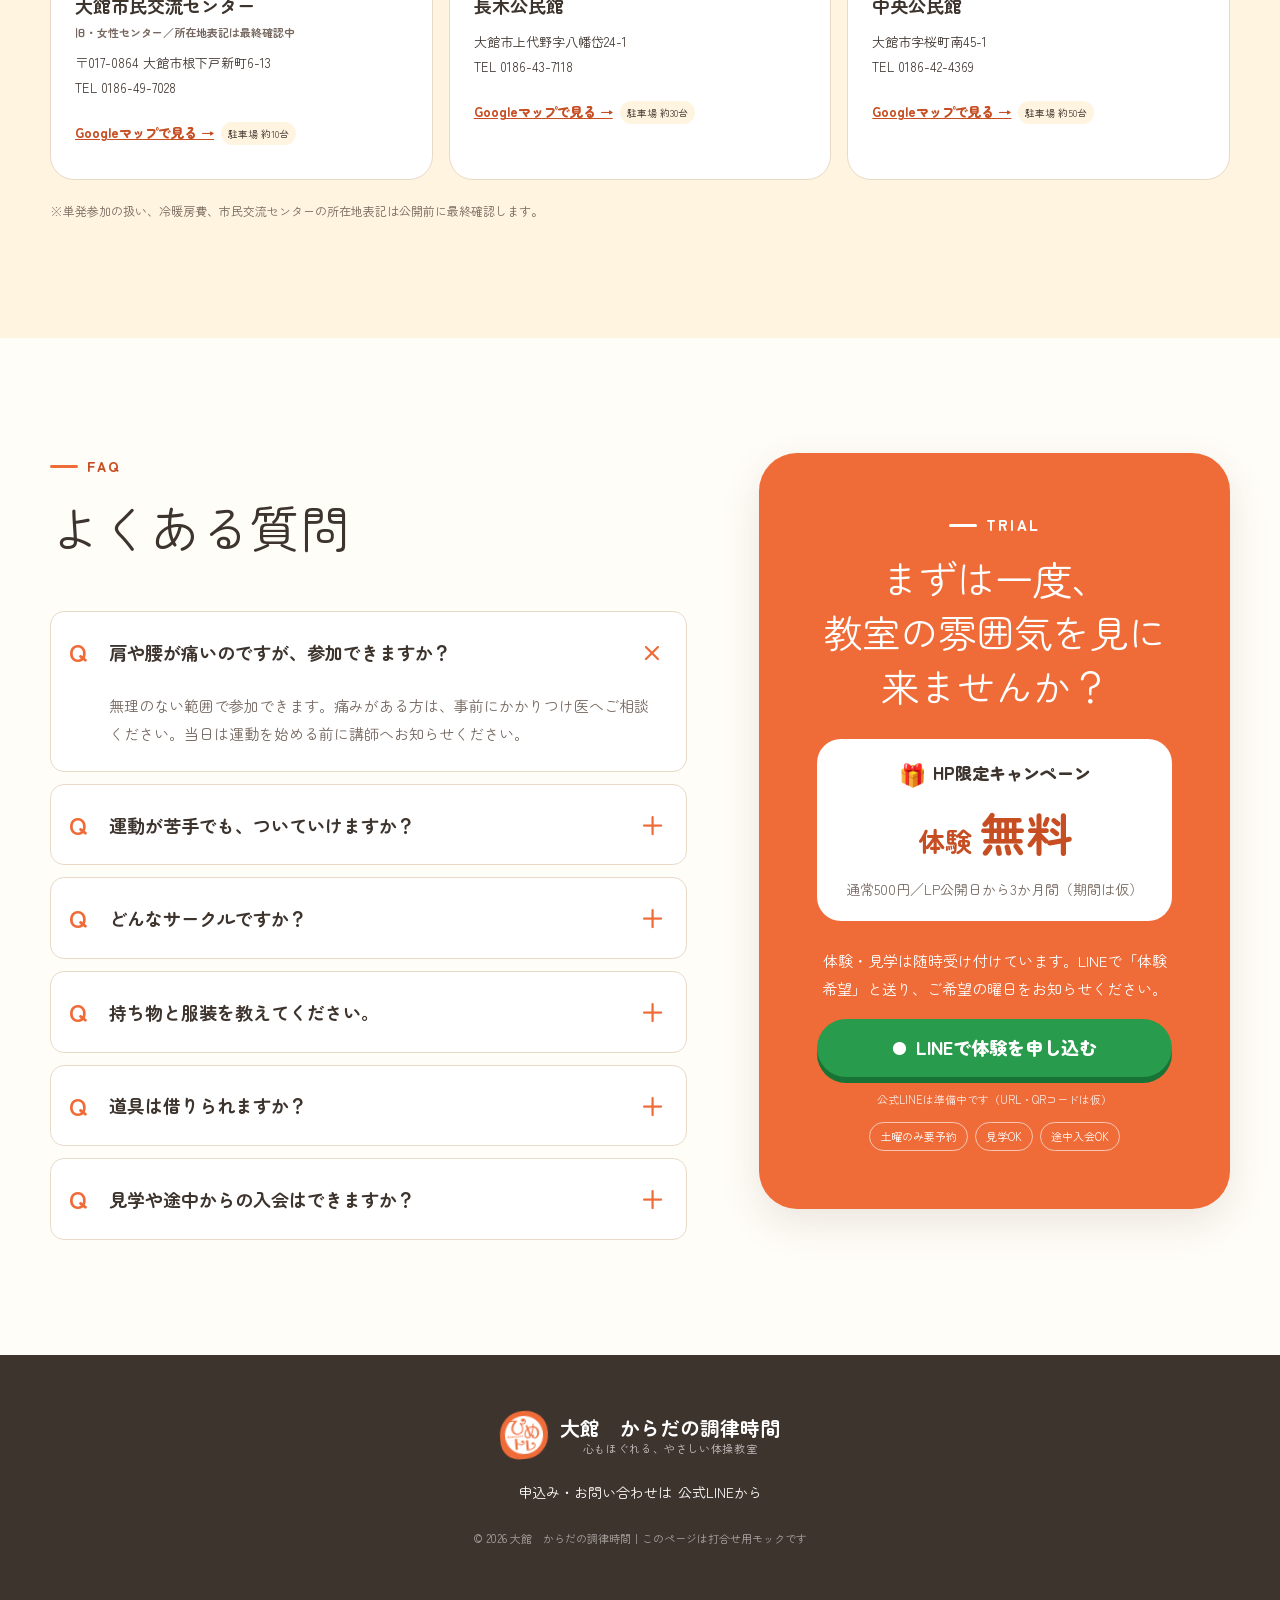
==== commit 6eedbb32: "教室名を「大館　からだの調律時間」、キャッチコピーを「心もほぐれる、やさしい体操教室」に変更 Co-Authored-By: Claude Opus 5.5 <noreply@anthropic.co" ====
--- a/index.html
+++ b/index.html
@@ -5,7 +5,7 @@
     <meta name="viewport" content="width=device-width, initial-scale=1.0" />
     <meta name="description" content="秋田県大館市で、立つ・座る・マット運動などを組みあわせて楽しく身体を動かす体操教室。骨盤まわりを意識した運動やレクリエーション体操を行っています。" />
     <meta name="theme-color" content="#f47b42" />
-    <title>大館からだ時間｜大館市のやさしい体操教室</title>
+    <title>大館　からだの調律時間｜大館市のやさしい体操教室</title>
     <link rel="icon" href="sample-assets/common_favicon.png" />
     <link rel="stylesheet" href="styles.css?v=20261112-10" />
   </head>
@@ -13,9 +13,9 @@
     <a class="skip-link" href="#main">本文へ移動</a>
 
     <header class="site-header">
-      <a class="brand" href="#top" aria-label="大館からだ時間 トップへ">
+      <a class="brand" href="#top" aria-label="大館　からだの調律時間 トップへ">
         <span class="brand-mark"><img src="sample-assets/top_logo.png" alt="ひめトレ®" /></span>
-        <span><b id="brandName">大館からだ時間</b><small>骨盤まわりから、のびのび体操</small></span>
+        <span><b id="brandName">大館　からだの調律時間</b><small>心もほぐれる、やさしい体操教室</small></span>
       </a>
       <nav aria-label="ページ内メニュー">
         <a href="#lessons">教室について</a>
@@ -189,9 +189,9 @@
     </main>
 
     <footer>
-      <div class="brand footer-brand"><span class="brand-mark"><img src="sample-assets/top_logo.png" alt="ひめトレ®" /></span><span><b>大館からだ時間</b><small>大館市のやさしい体操教室</small></span></div>
+      <div class="brand footer-brand"><span class="brand-mark"><img src="sample-assets/top_logo.png" alt="ひめトレ®" /></span><span><b>大館　からだの調律時間</b><small>心もほぐれる、やさしい体操教室</small></span></div>
       <p><span class="footer-line">申込み・お問い合わせは</span><span class="footer-line">公式LINEから</span></p>
-      <small>© 2026 大館からだ時間｜このページは打合せ用モックです</small>
+      <small>© 2026 大館　からだの調律時間｜このページは打合せ用モックです</small>
     </footer>
 
     <div class="mobile-cta"><a class="button button-line" href="#trial"><span aria-hidden="true">●</span> LINEで体験を申し込む</a></div>
@@ -222,7 +222,7 @@
       </div>
     </dialog>
 
-    <script src="content.js?v=20261112-1"></script>
+    <script src="content.js?v=20261112-2"></script>
     <script src="script.js?v=20261112-1"></script>
     <script src="reveal.js?v=20261112-1"></script>
   </body>
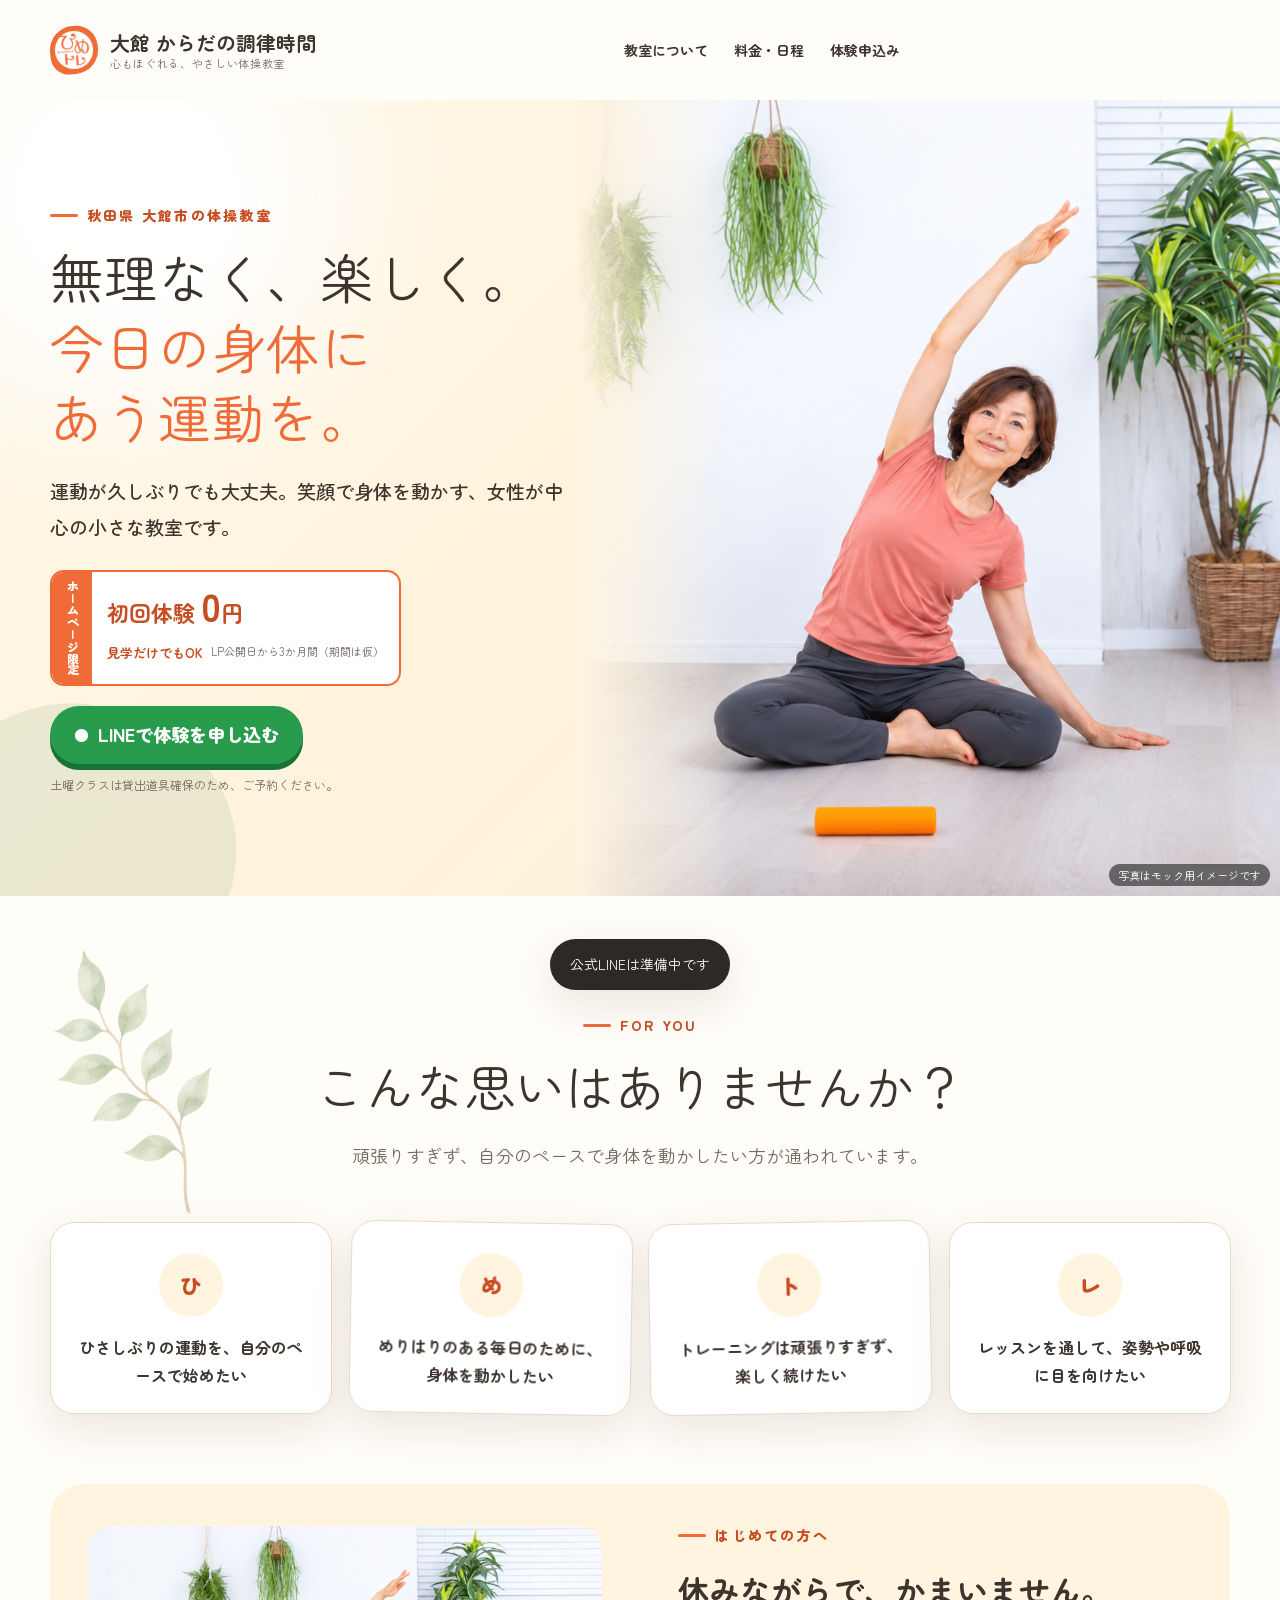
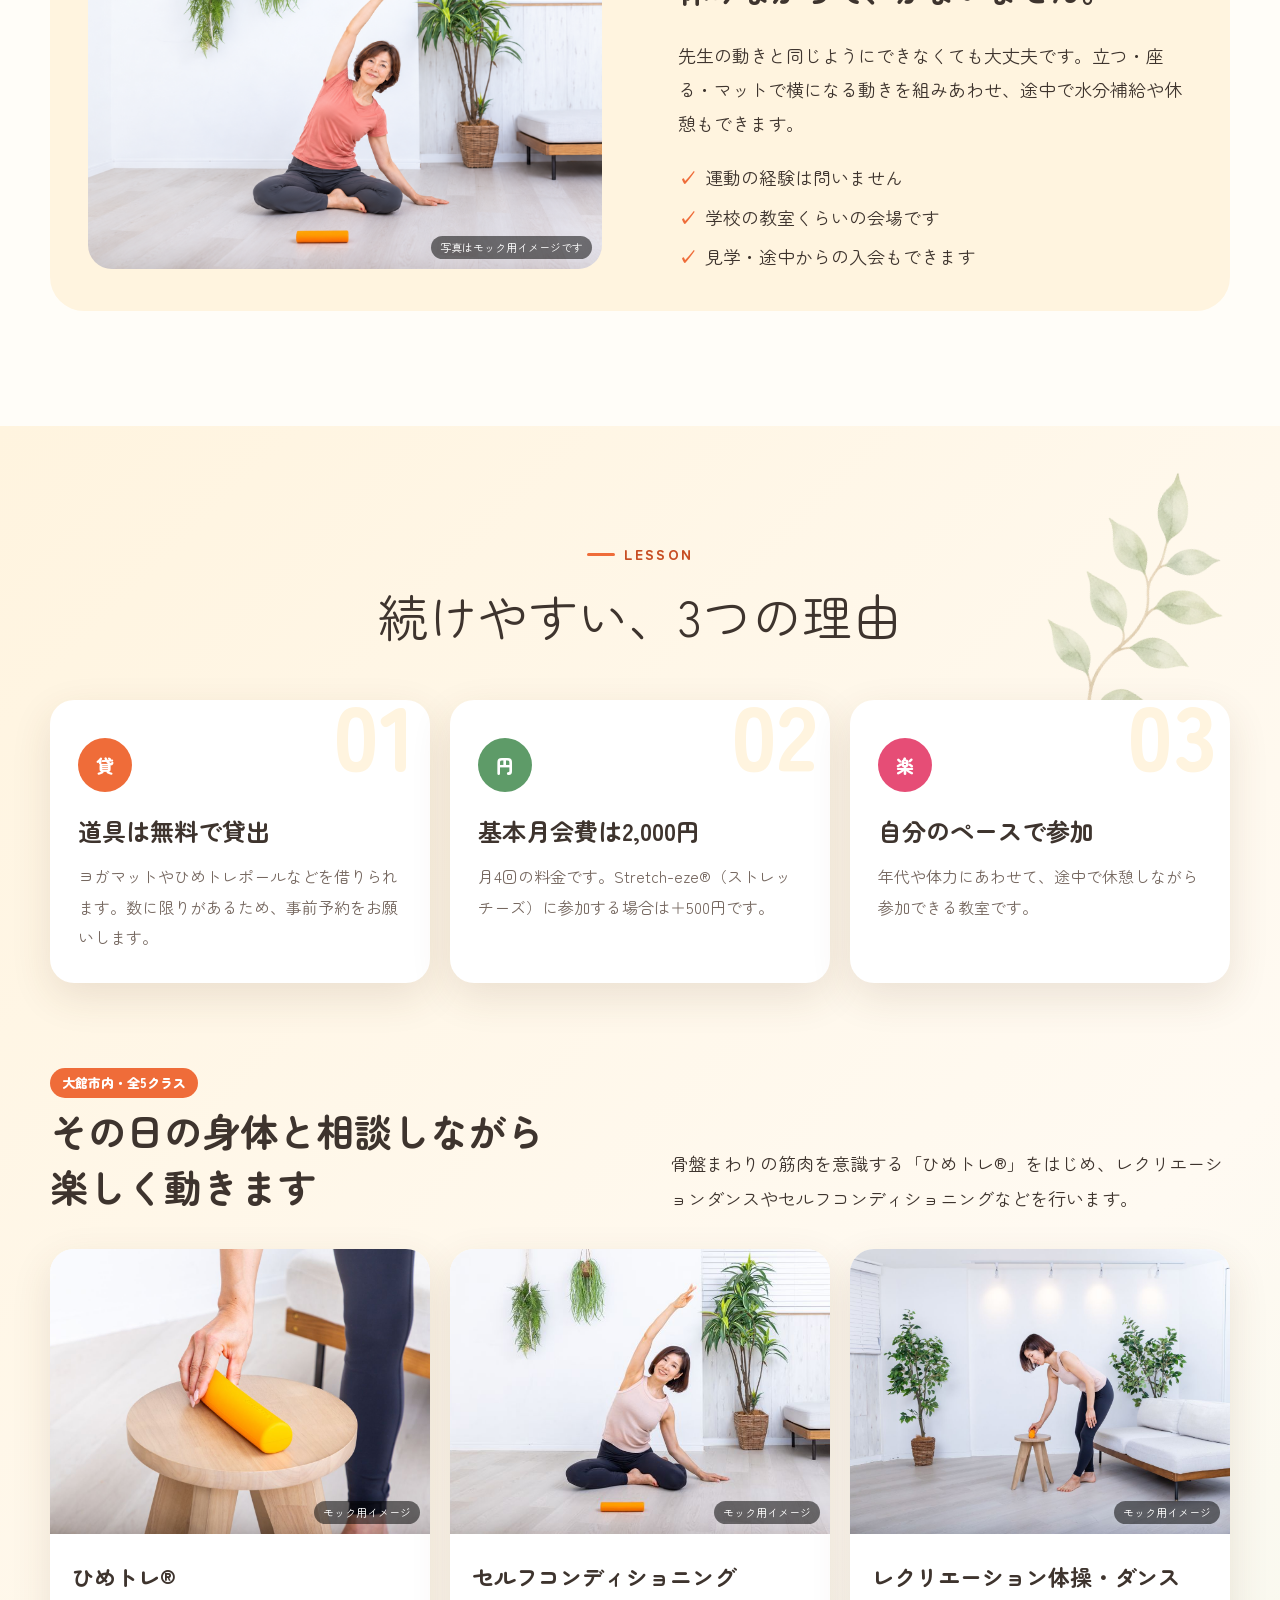
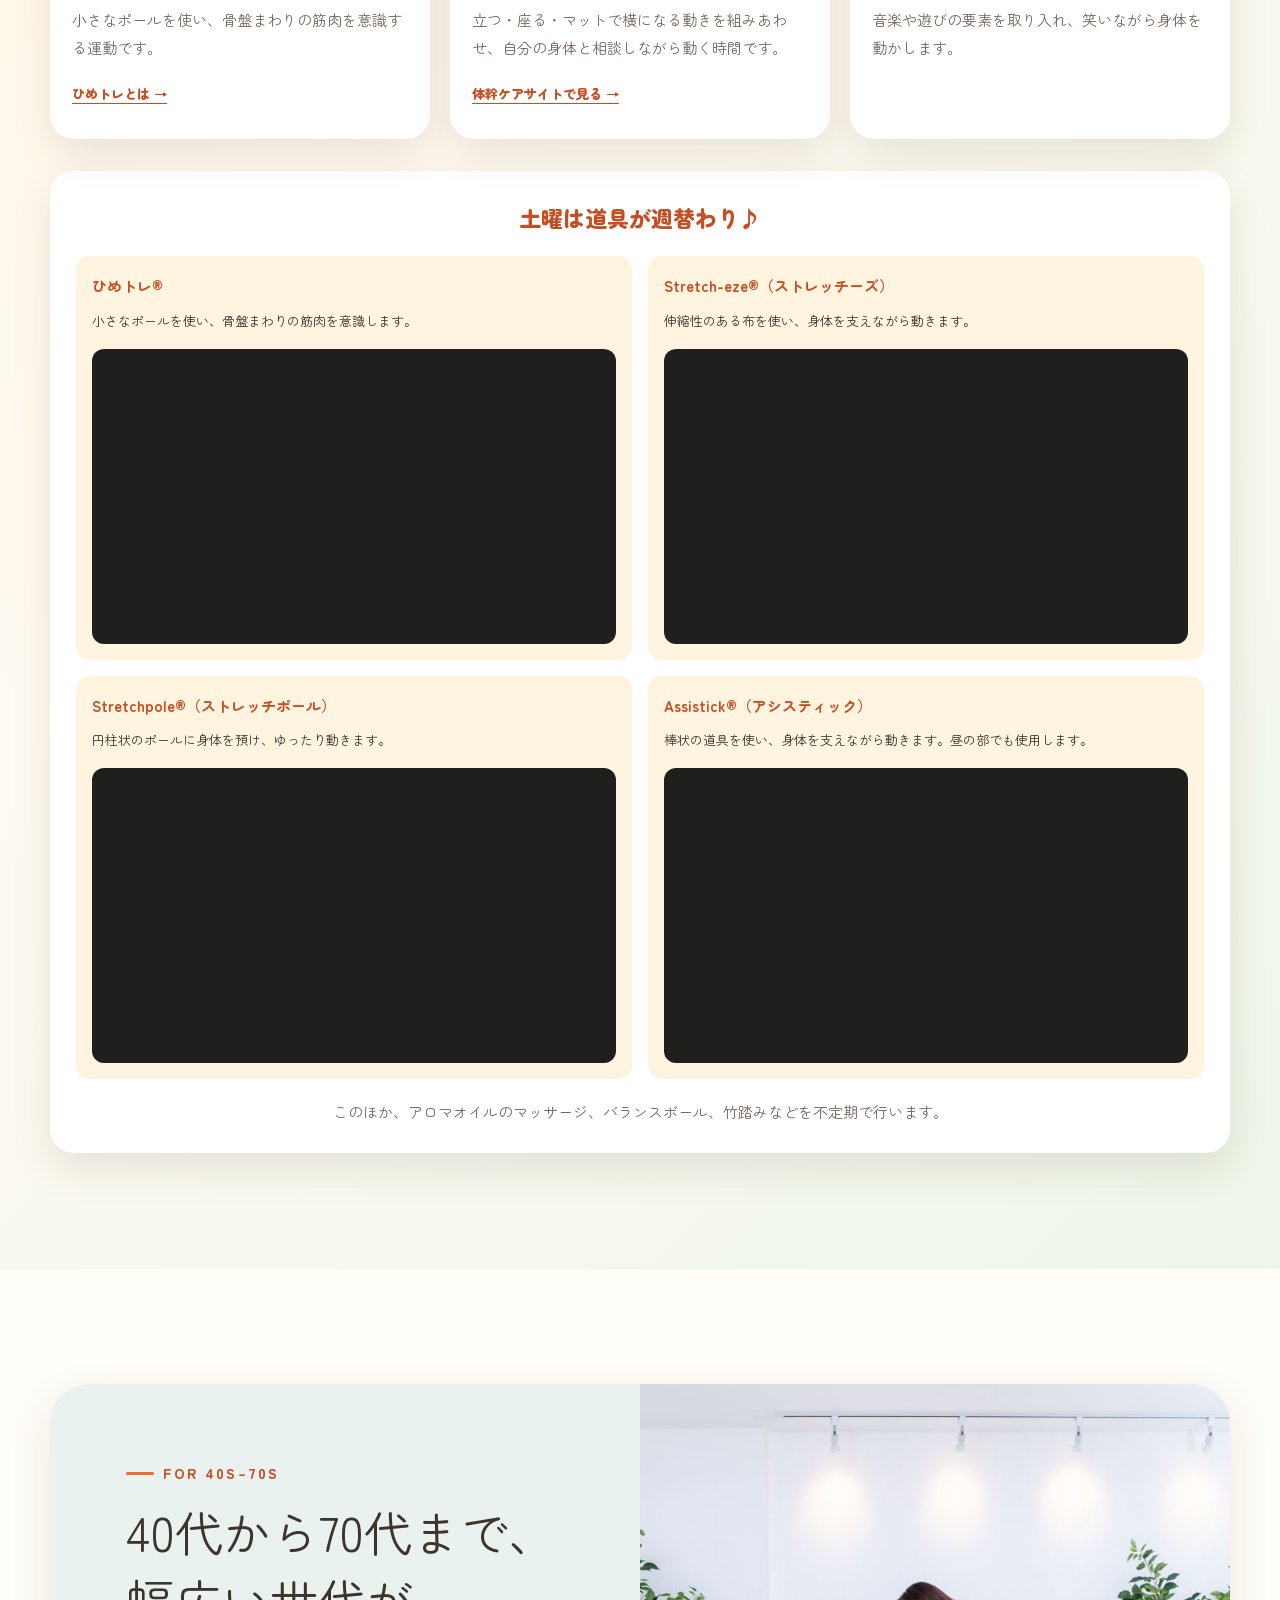
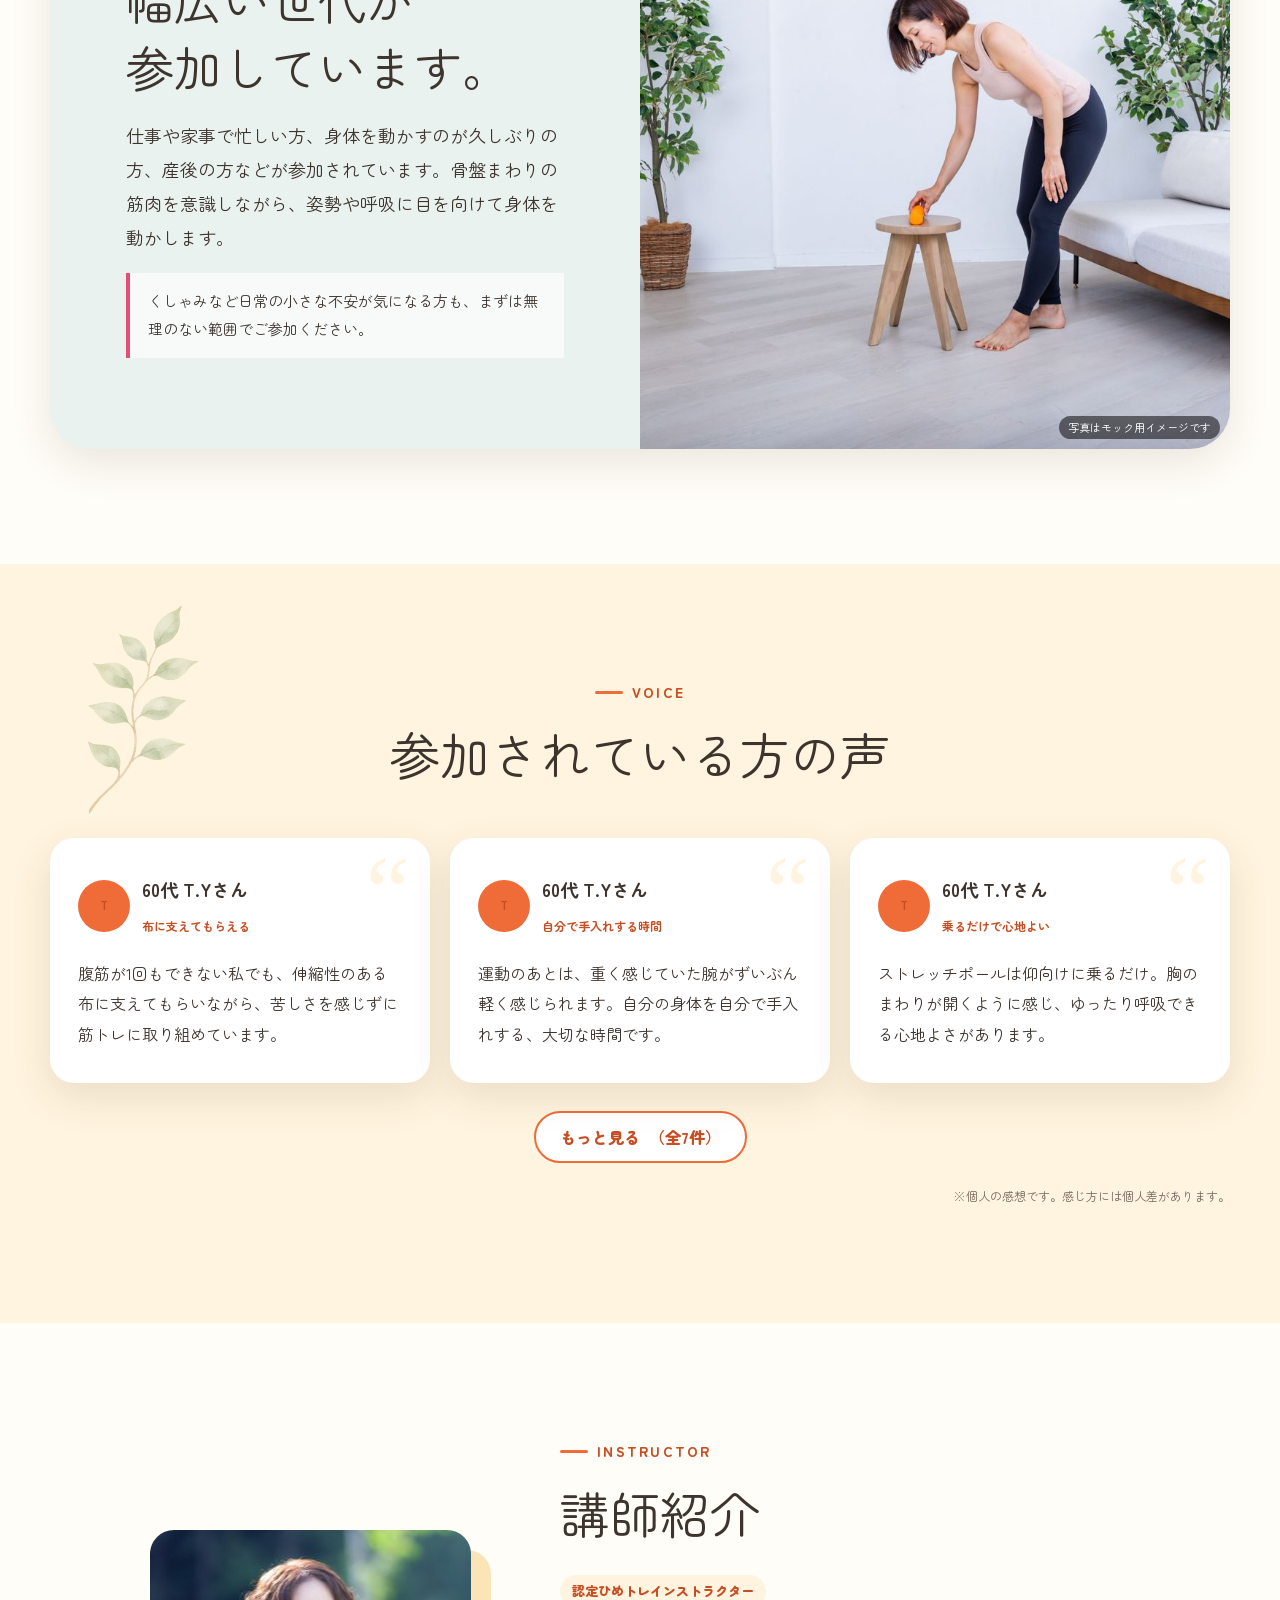
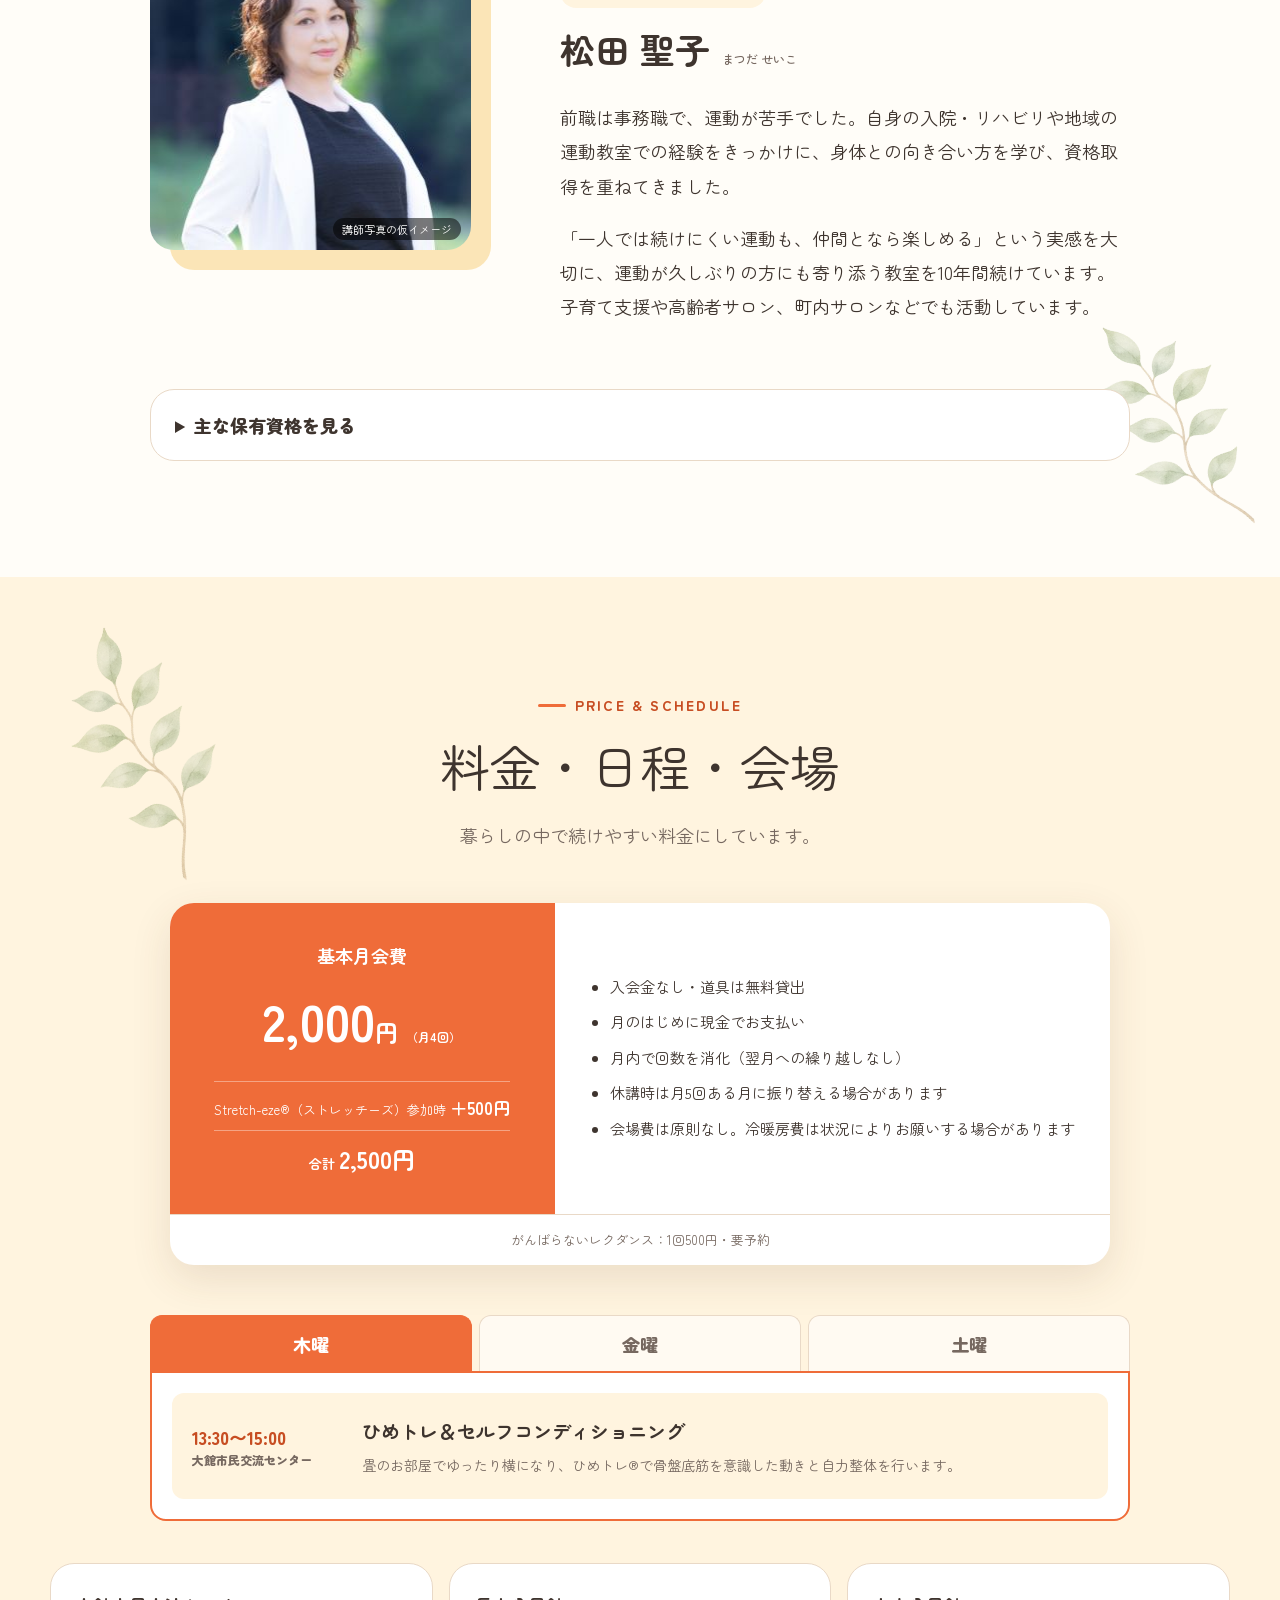
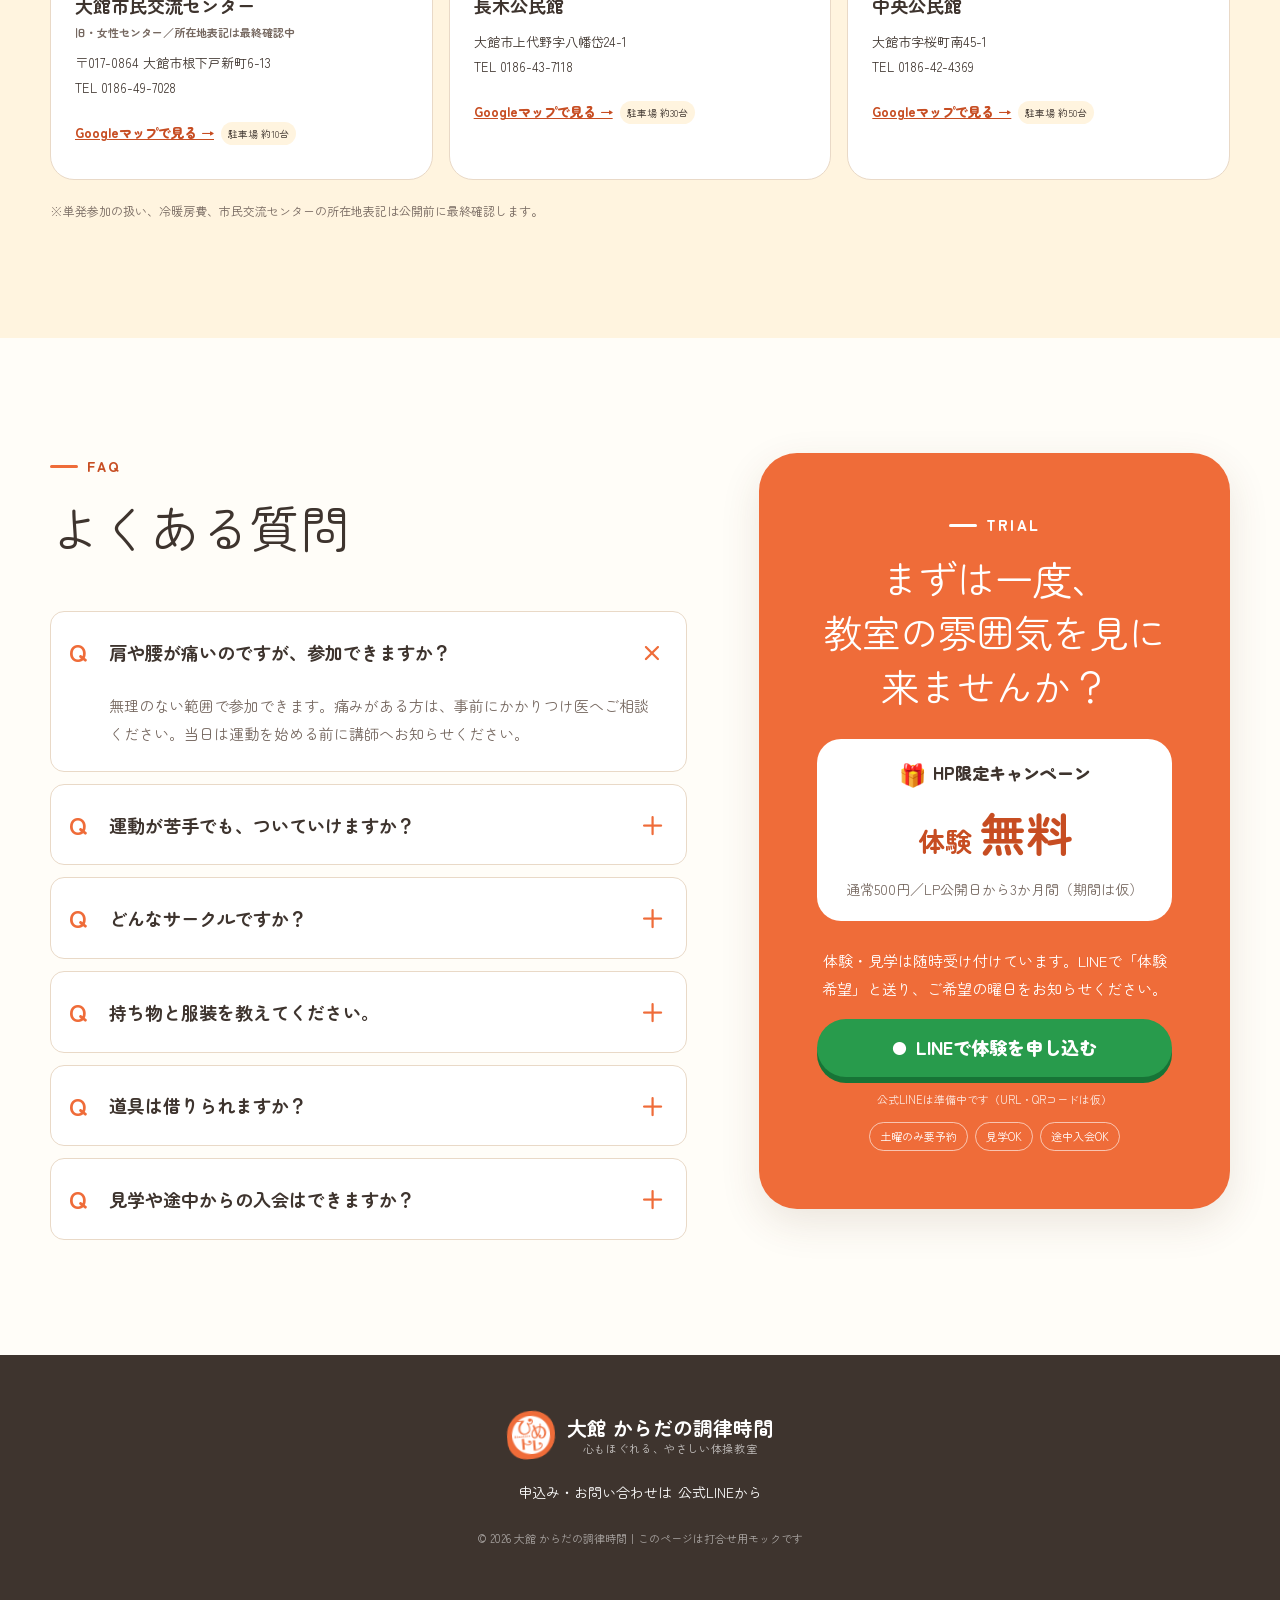
==== commit 5c9de35c: "教室名の間のスペースを全角から半角に変更 Co-Authored-By: Claude Opus 5.5 <noreply@anthropic.com>" ====
--- a/index.html
+++ b/index.html
@@ -5,7 +5,7 @@
     <meta name="viewport" content="width=device-width, initial-scale=1.0" />
     <meta name="description" content="秋田県大館市で、立つ・座る・マット運動などを組みあわせて楽しく身体を動かす体操教室。骨盤まわりを意識した運動やレクリエーション体操を行っています。" />
     <meta name="theme-color" content="#f47b42" />
-    <title>大館　からだの調律時間｜大館市のやさしい体操教室</title>
+    <title>大館 からだの調律時間｜大館市のやさしい体操教室</title>
     <link rel="icon" href="sample-assets/common_favicon.png" />
     <link rel="stylesheet" href="styles.css?v=20261112-10" />
   </head>
@@ -13,9 +13,9 @@
     <a class="skip-link" href="#main">本文へ移動</a>
 
     <header class="site-header">
-      <a class="brand" href="#top" aria-label="大館　からだの調律時間 トップへ">
+      <a class="brand" href="#top" aria-label="大館 からだの調律時間 トップへ">
         <span class="brand-mark"><img src="sample-assets/top_logo.png" alt="ひめトレ®" /></span>
-        <span><b id="brandName">大館　からだの調律時間</b><small>心もほぐれる、やさしい体操教室</small></span>
+        <span><b id="brandName">大館 からだの調律時間</b><small>心もほぐれる、やさしい体操教室</small></span>
       </a>
       <nav aria-label="ページ内メニュー">
         <a href="#lessons">教室について</a>
@@ -189,9 +189,9 @@
     </main>
 
     <footer>
-      <div class="brand footer-brand"><span class="brand-mark"><img src="sample-assets/top_logo.png" alt="ひめトレ®" /></span><span><b>大館　からだの調律時間</b><small>心もほぐれる、やさしい体操教室</small></span></div>
+      <div class="brand footer-brand"><span class="brand-mark"><img src="sample-assets/top_logo.png" alt="ひめトレ®" /></span><span><b>大館 からだの調律時間</b><small>心もほぐれる、やさしい体操教室</small></span></div>
       <p><span class="footer-line">申込み・お問い合わせは</span><span class="footer-line">公式LINEから</span></p>
-      <small>© 2026 大館　からだの調律時間｜このページは打合せ用モックです</small>
+      <small>© 2026 大館 からだの調律時間｜このページは打合せ用モックです</small>
     </footer>
 
     <div class="mobile-cta"><a class="button button-line" href="#trial"><span aria-hidden="true">●</span> LINEで体験を申し込む</a></div>
@@ -222,7 +222,7 @@
       </div>
     </dialog>
 
-    <script src="content.js?v=20261112-2"></script>
+    <script src="content.js?v=20261112-3"></script>
     <script src="script.js?v=20261112-1"></script>
     <script src="reveal.js?v=20261112-1"></script>
   </body>
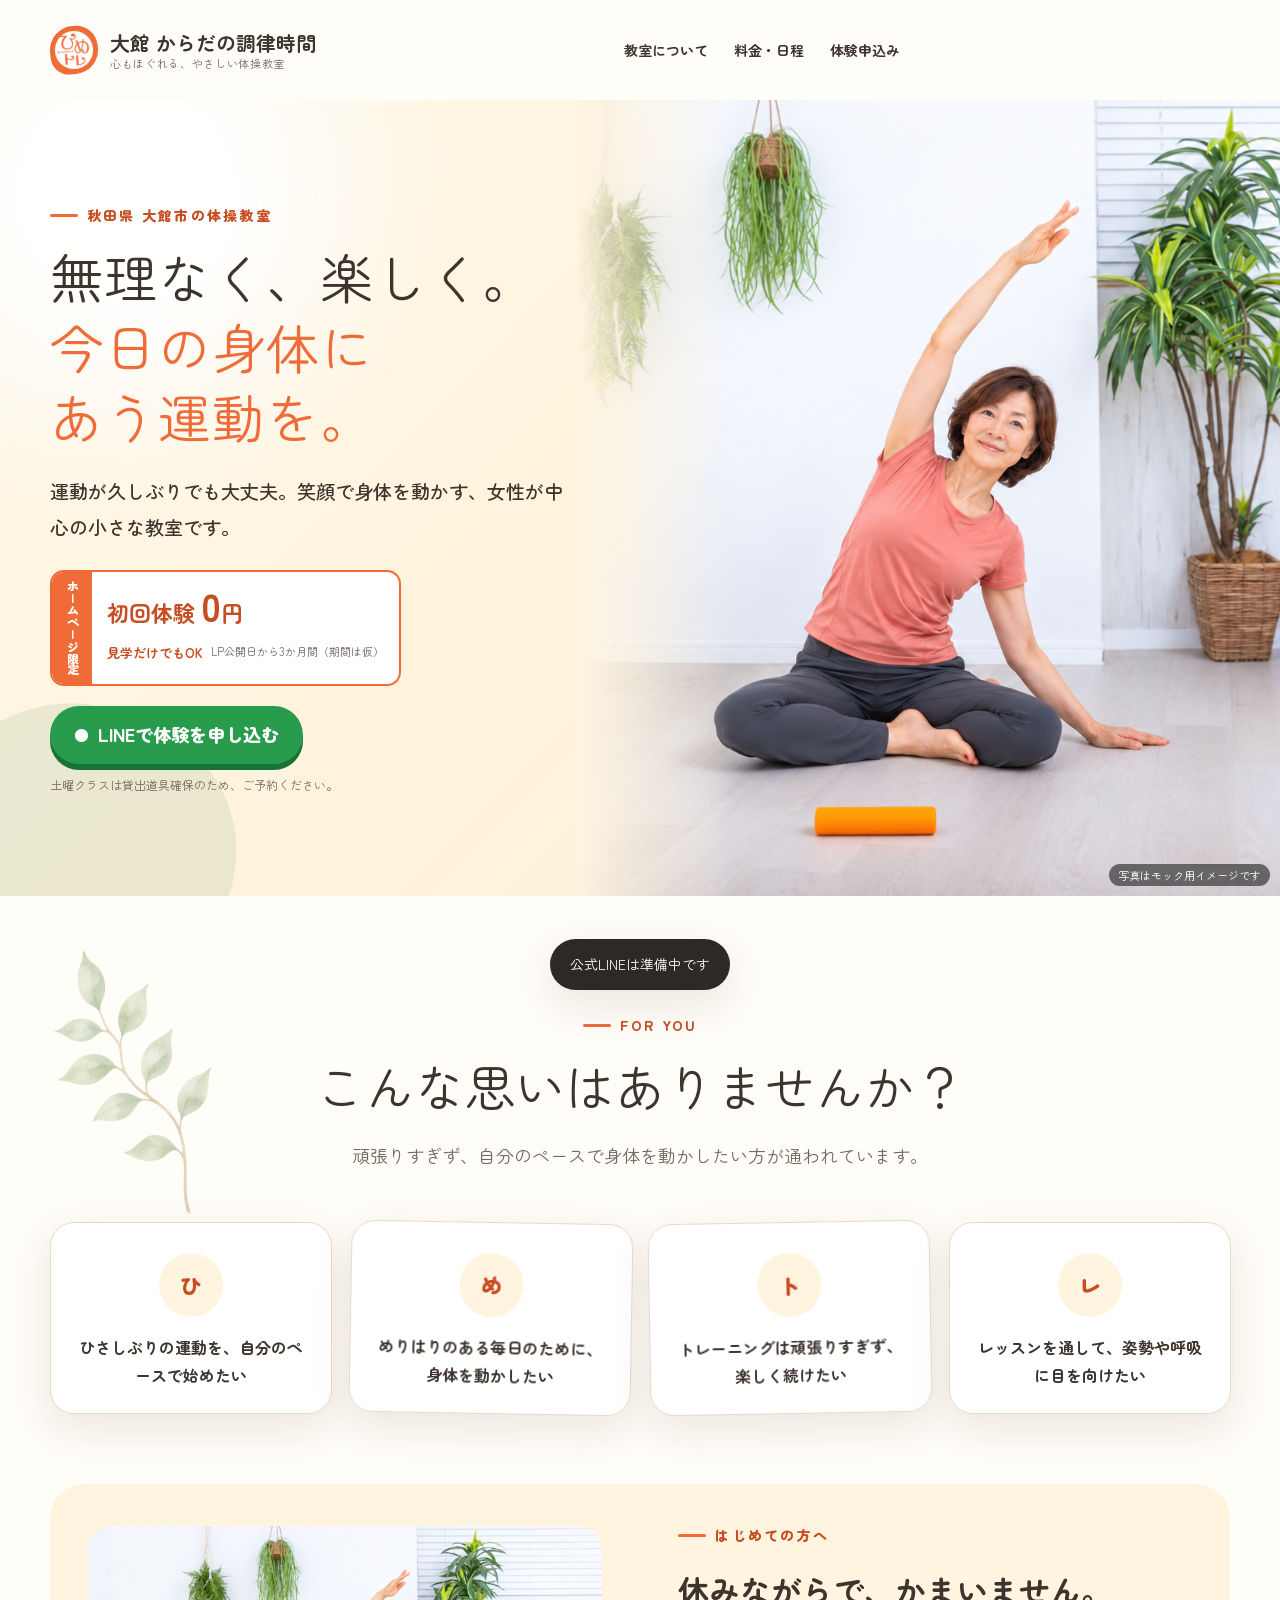
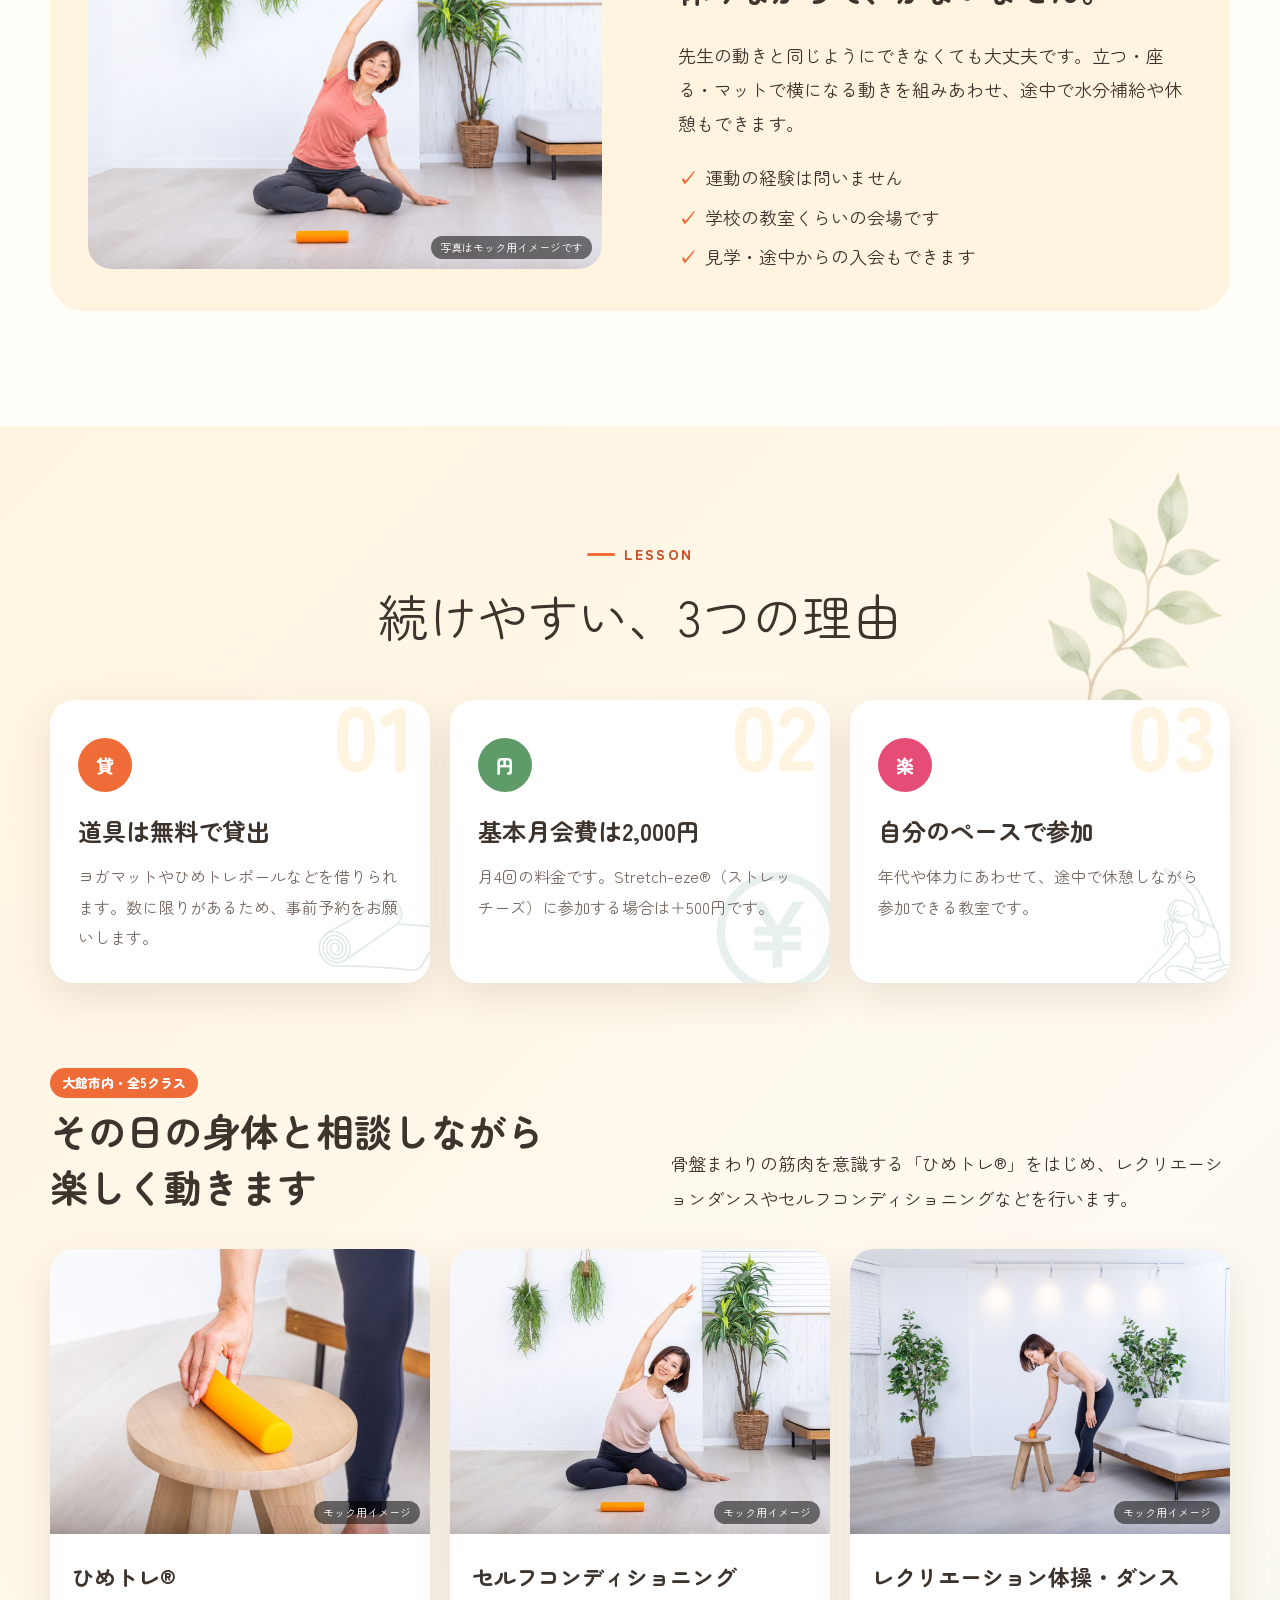
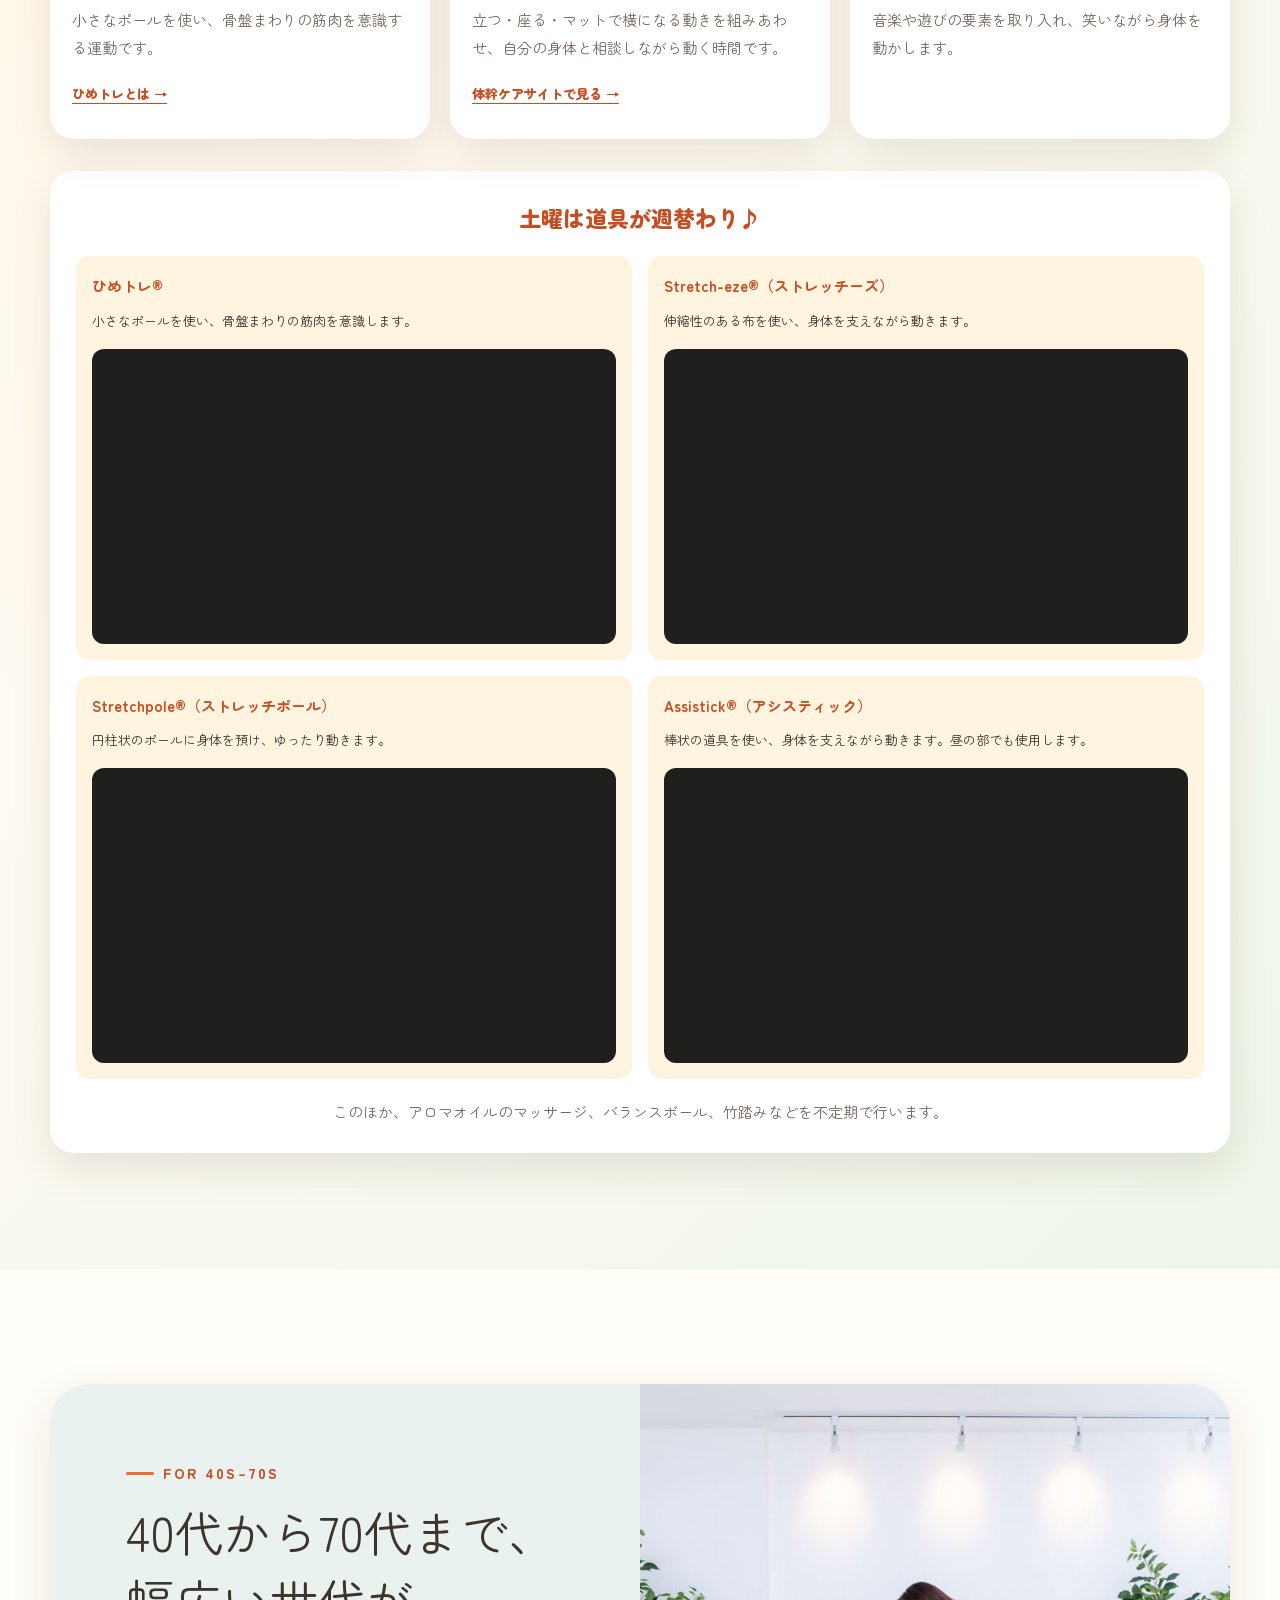
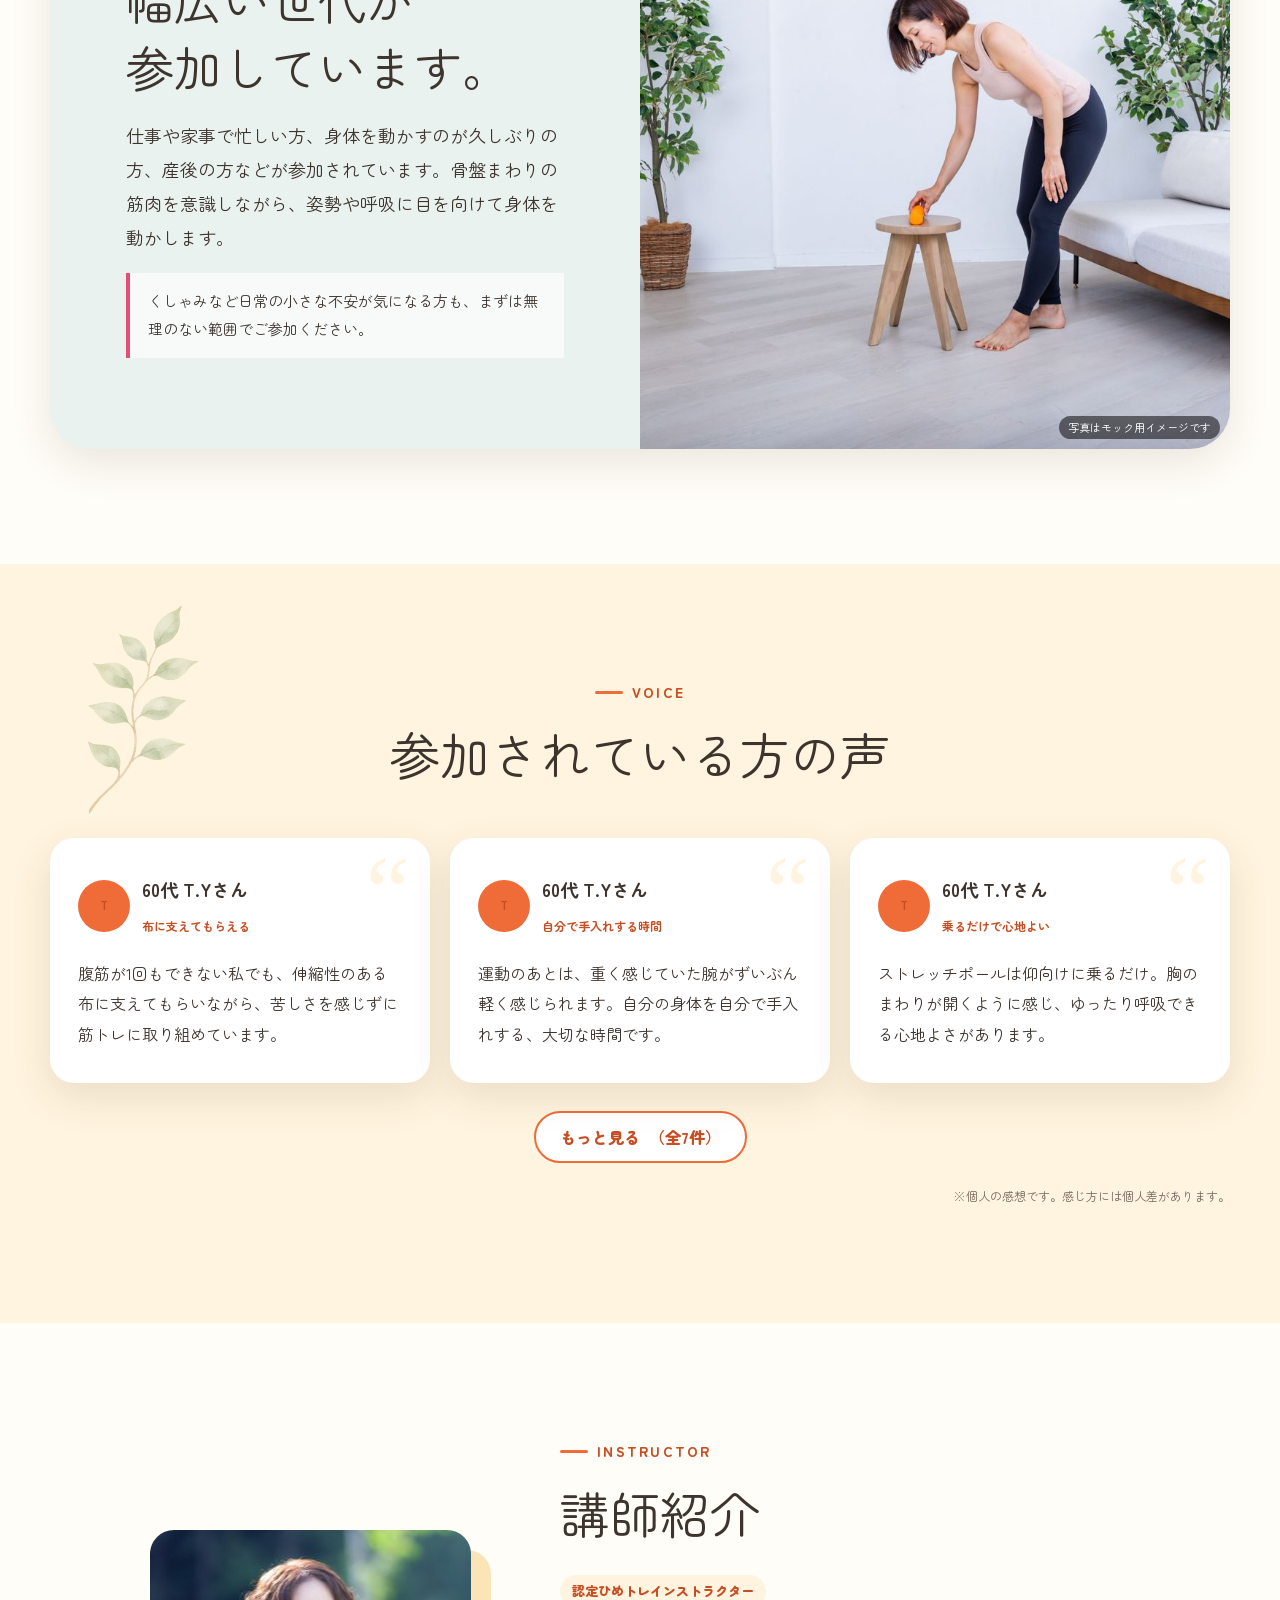
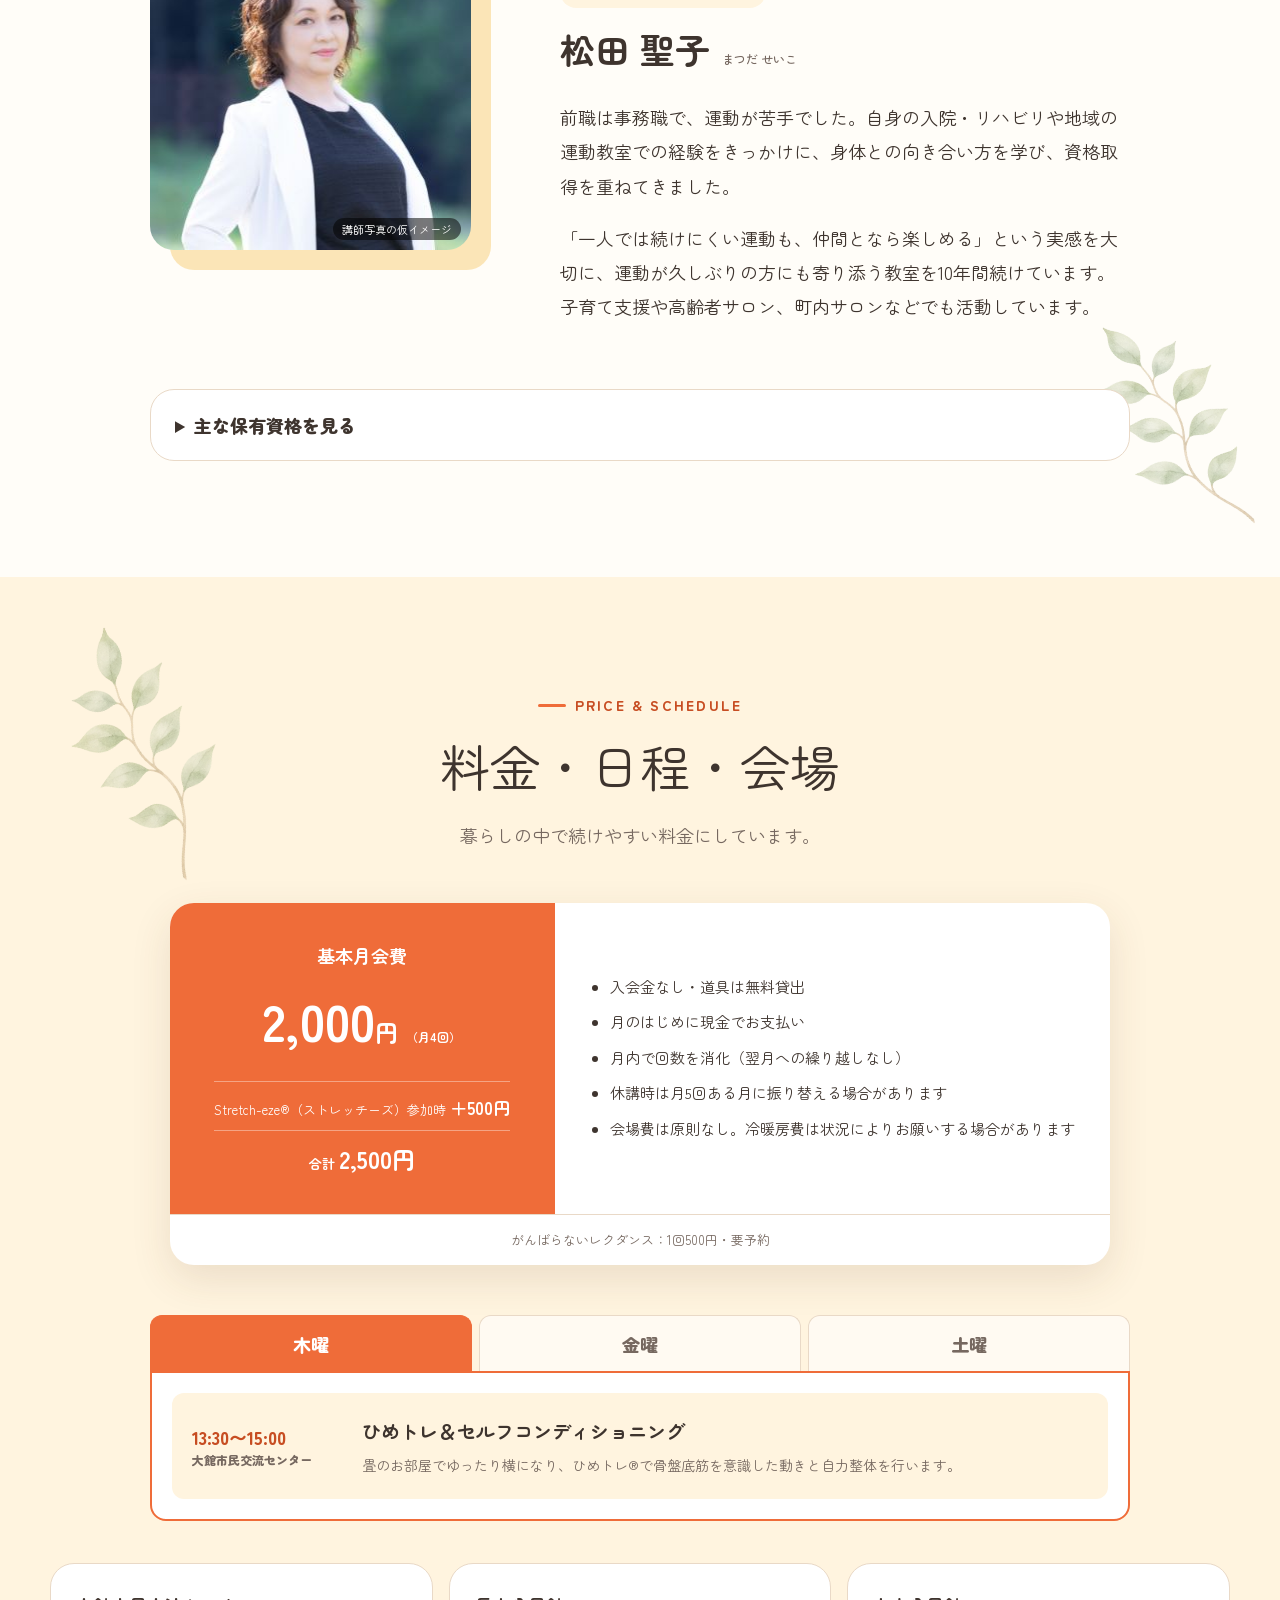
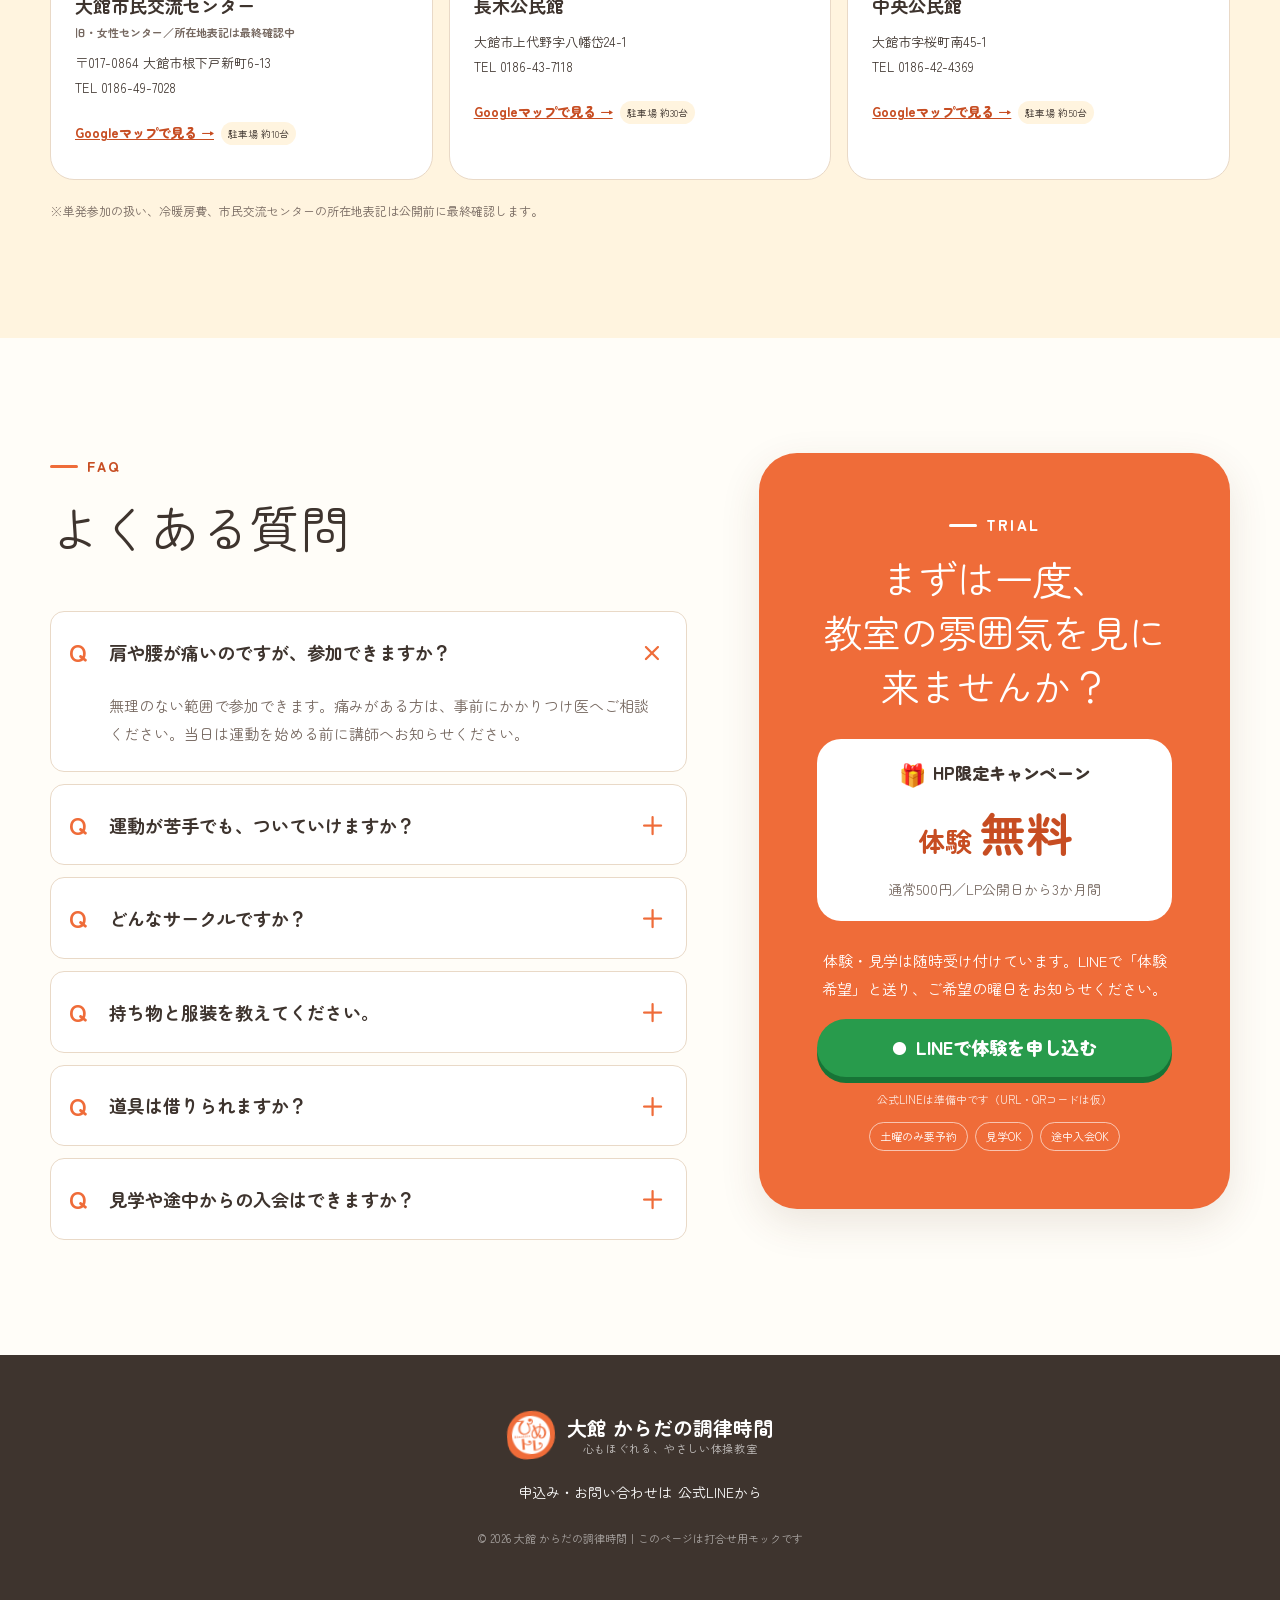
==== commit ec963078: "TRIALカードのキャンペーン期間から「（期間は仮）」を削除 Co-Authored-By: Claude Opus 5.5 <noreply@anthropic.com> Claude-Sessio" ====
--- a/index.html
+++ b/index.html
@@ -179,7 +179,7 @@
         <div class="trial-card">
           <p class="section-kicker">TRIAL</p>
           <h2>まずは一度、<br />教室の雰囲気を見に来ませんか？</h2>
-          <div class="trial-price"><span class="campaign-label"><i aria-hidden="true">🎁</i> HP限定キャンペーン</span><strong>体験 <b>無料</b></strong><small>通常500円／LP公開日から3か月間（期間は仮）</small></div>
+          <div class="trial-price"><span class="campaign-label"><i aria-hidden="true">🎁</i> HP限定キャンペーン</span><strong>体験 <b>無料</b></strong><small>通常500円／LP公開日から3か月間</small></div>
           <p>体験・見学は随時受け付けています。LINEで「体験希望」と送り、ご希望の曜日をお知らせください。</p>
           <a class="button button-line" href="#" data-mock-line><span aria-hidden="true">●</span> LINEで体験を申し込む</a>
           <p class="line-placeholder">公式LINEは準備中です（URL・QRコードは仮）</p>
--- a/styles.css
+++ b/styles.css
@@ -88,6 +88,8 @@
 .reason-card .reason-symbol { position: relative; display: grid; width: 54px; height: 54px; margin-bottom: 16px; place-items: center; color: #fff; border-radius: 50%; background: var(--primary); font-weight: 800; }
 .reason-card h3 { position: relative; margin: 0 0 8px; font-size: 24px; }
 .reason-card p { position: relative; margin: 0; color: var(--muted); font-size: 16px; }
+.reason-illust { position: absolute; right: -14px; bottom: -14px; width: 132px; height: 132px; object-fit: contain; object-position: right bottom; opacity: .13; pointer-events: none; }
+.reason-card:nth-child(2) .reason-illust { opacity: .09; }
 .lesson-intro { display: grid; grid-template-columns: 1fr 1fr; gap: 60px; align-items: end; margin-bottom: 34px; }
 .lesson-intro h3 { margin: 5px 0 0; font-size: clamp(28px, 3vw, 40px); line-height: 1.45; }
 .lesson-intro > p { margin: 0; }
@@ -284,6 +286,7 @@
   .reassurance h3 { font-size: 25px; }
   .reason-grid { gap: 12px; }
   .reason-card { padding: 28px 22px 24px; }
+  .reason-illust { width: 110px; height: 110px; }
   .lesson-intro { gap: 18px; }
   .method-card { display: block; }
   #saturdayMethods { grid-template-columns: 1fr; }
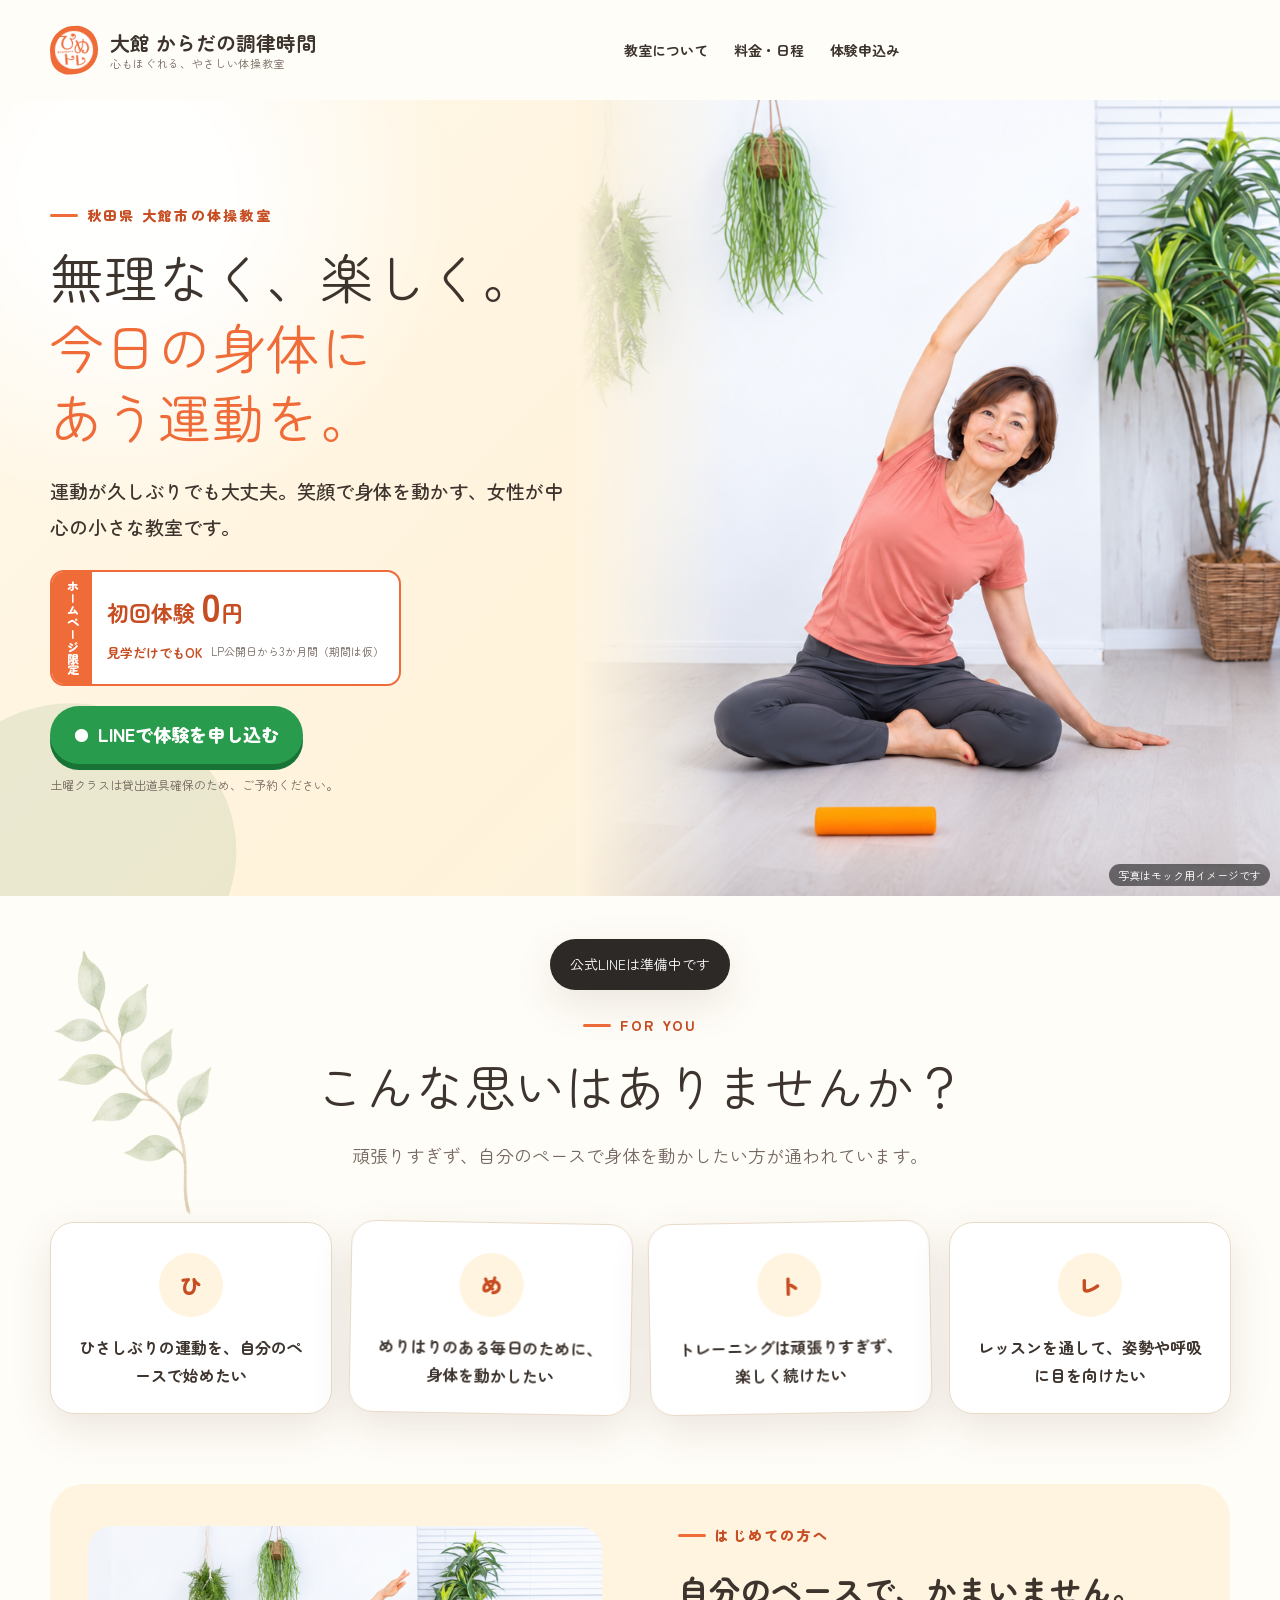
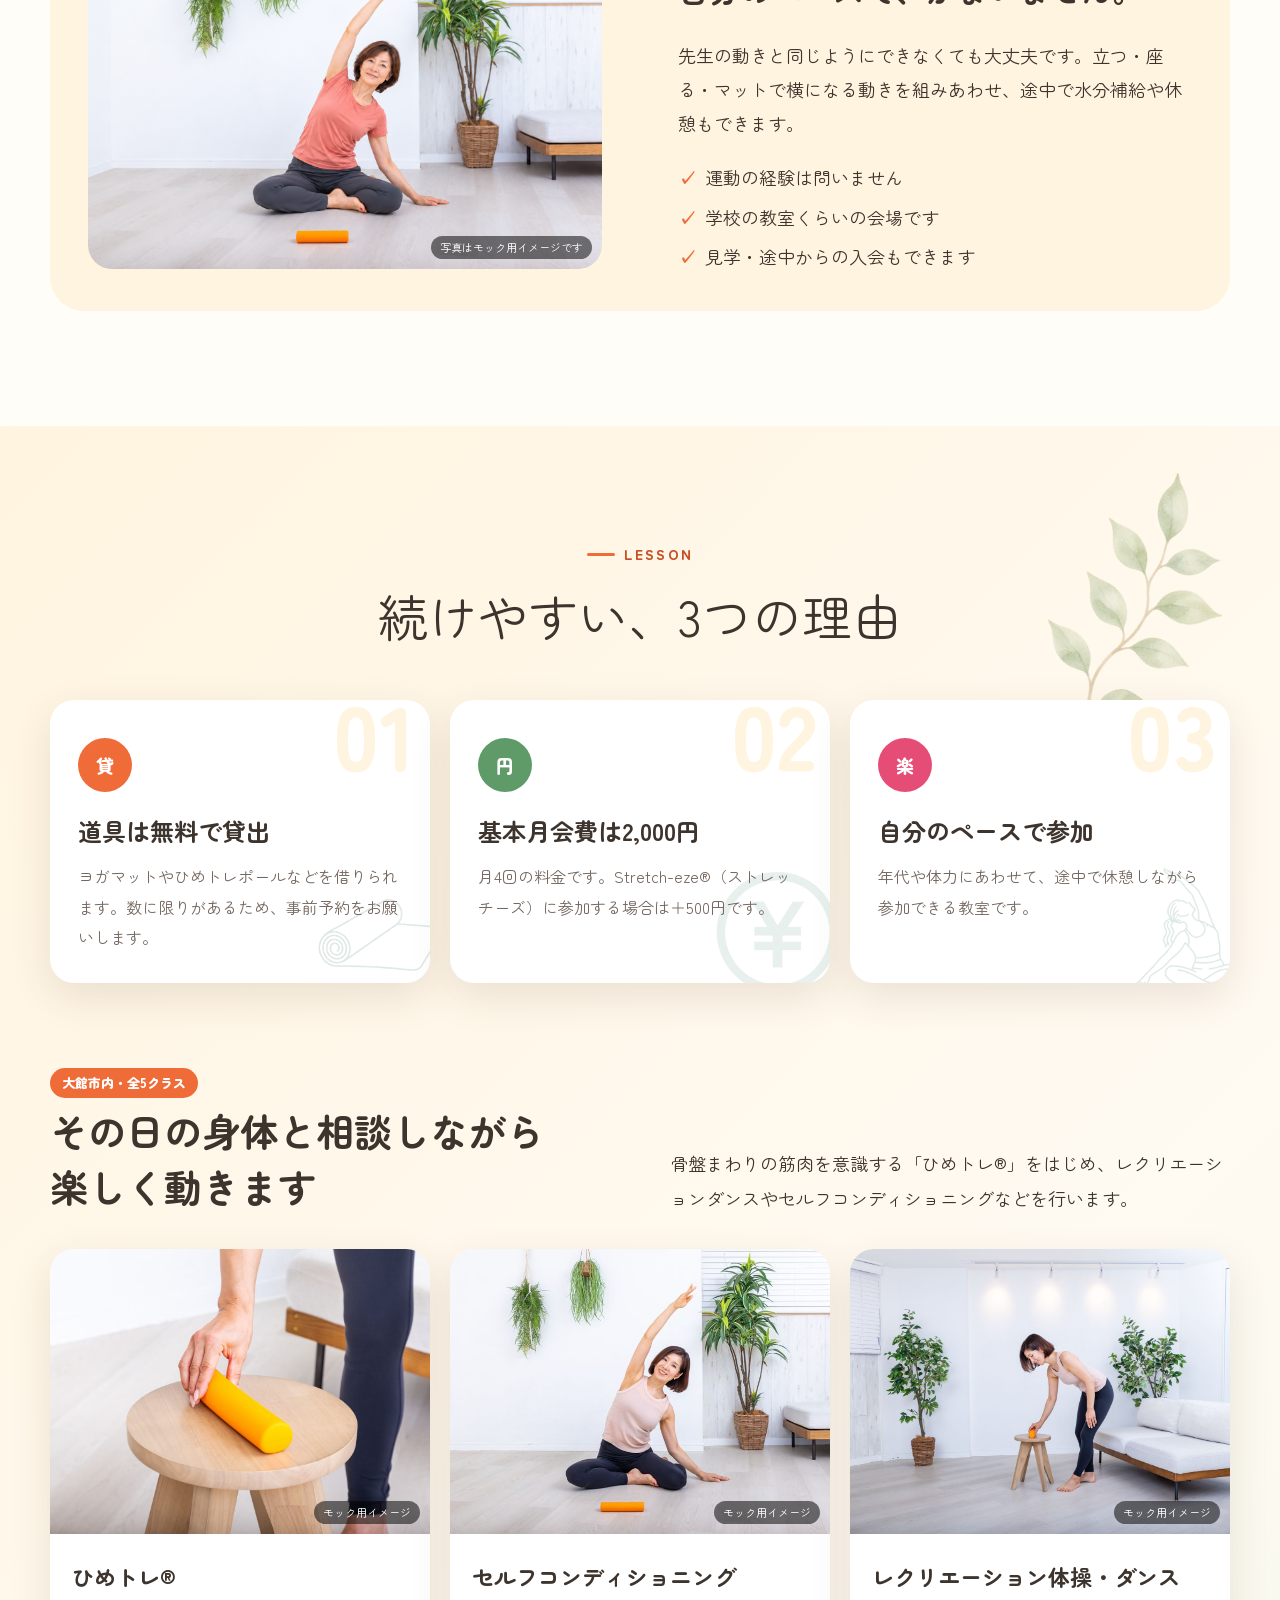
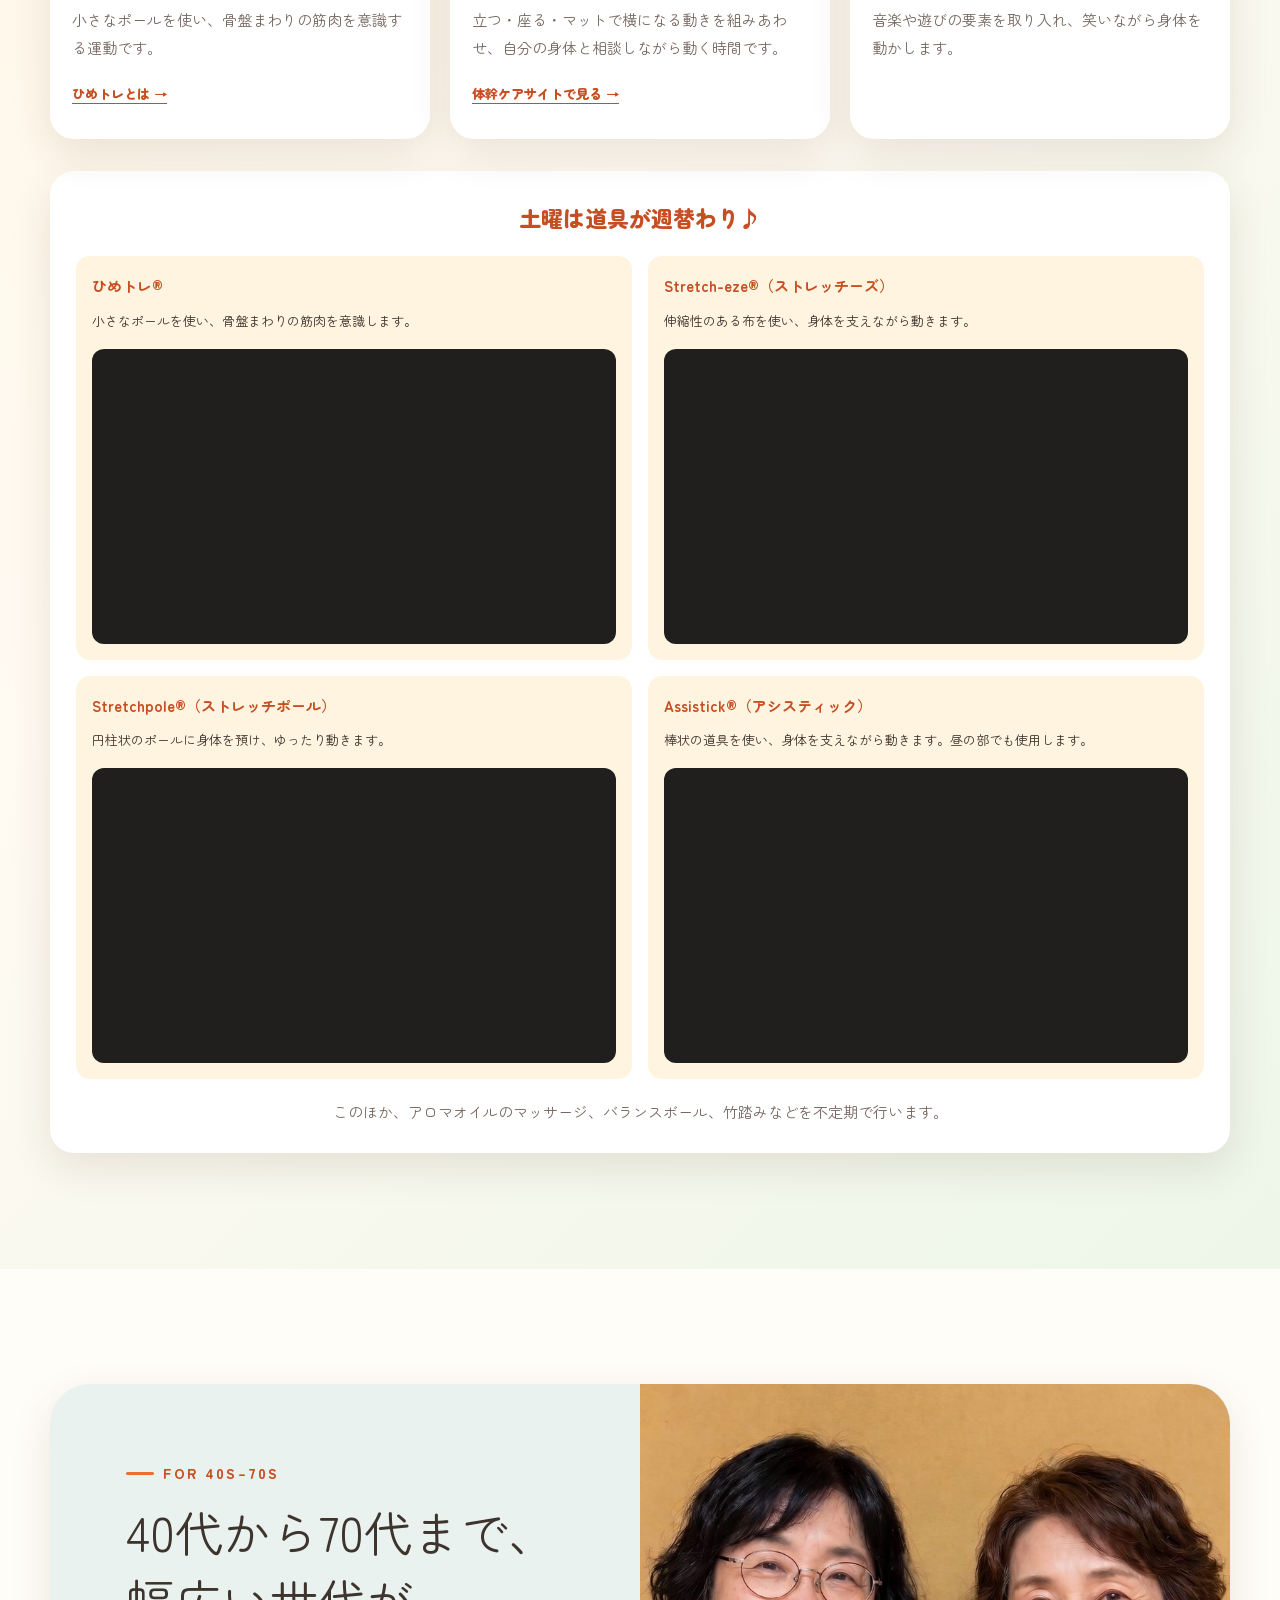
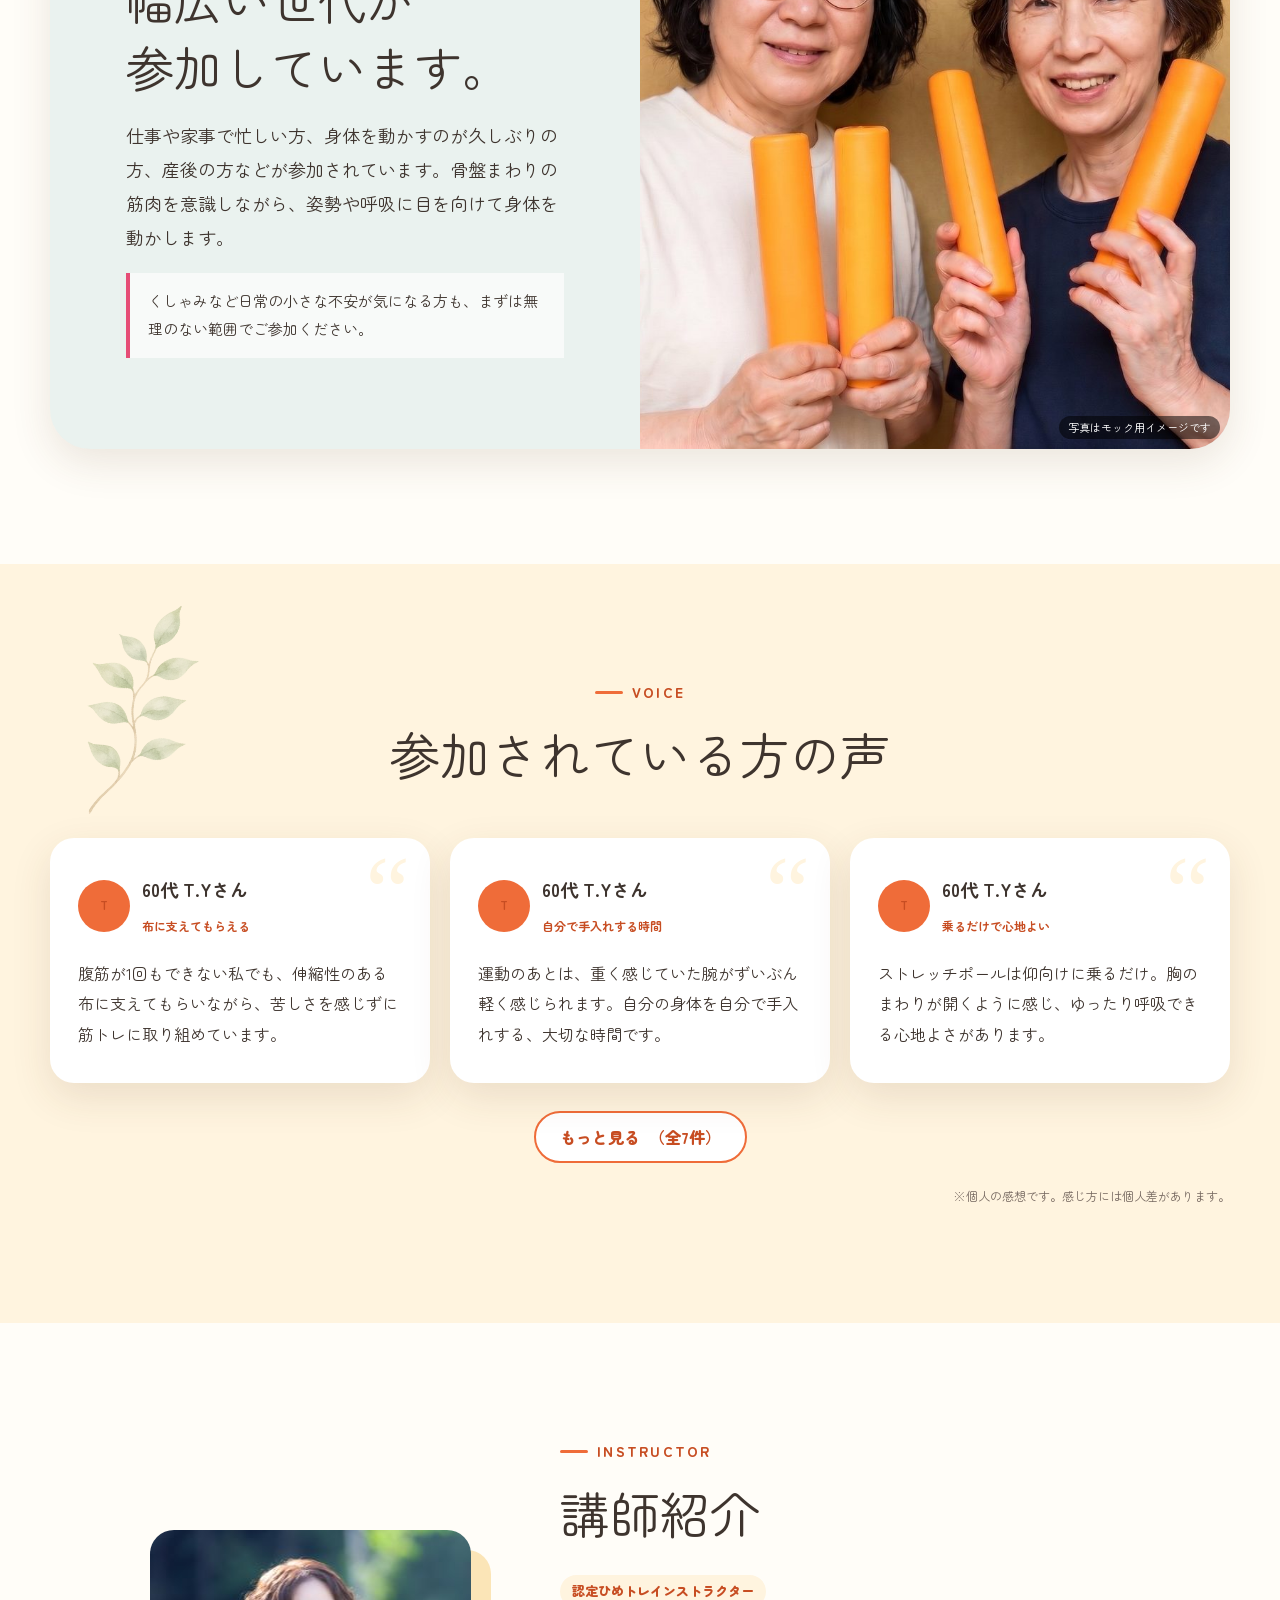
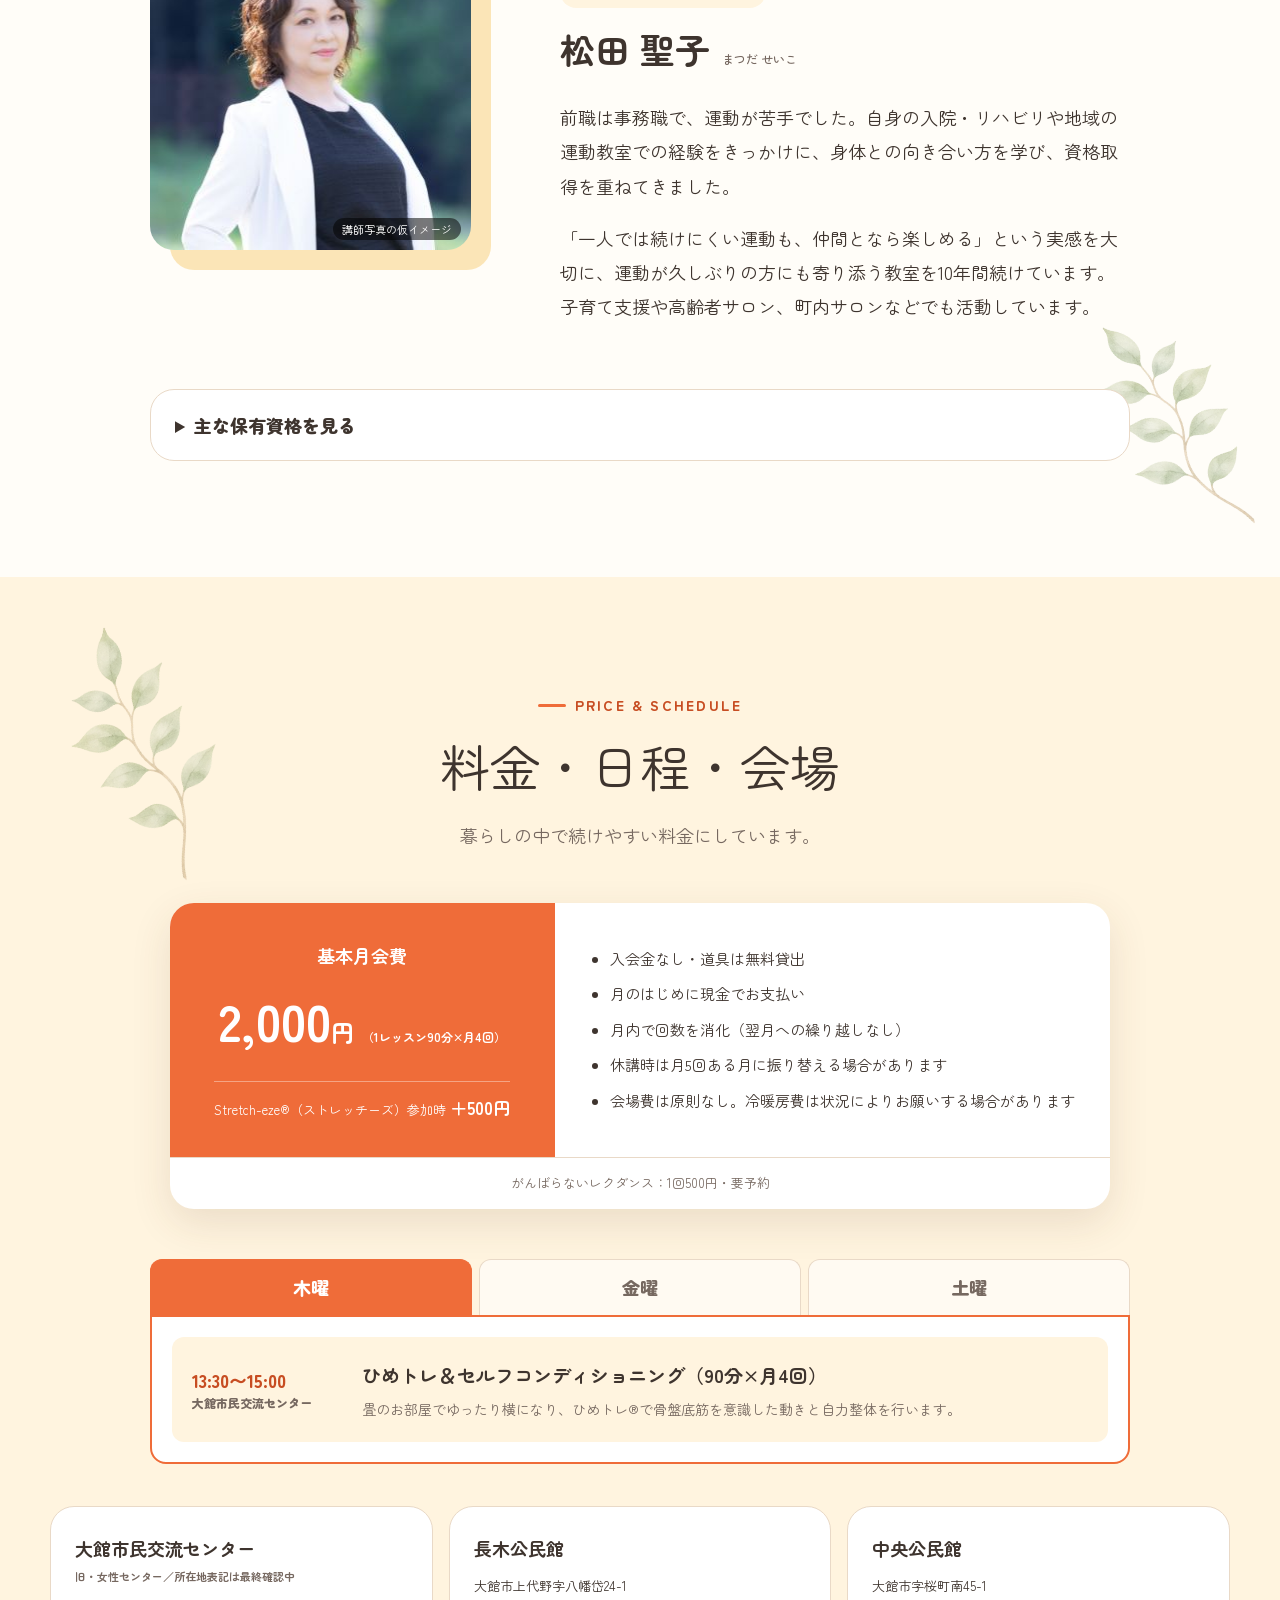
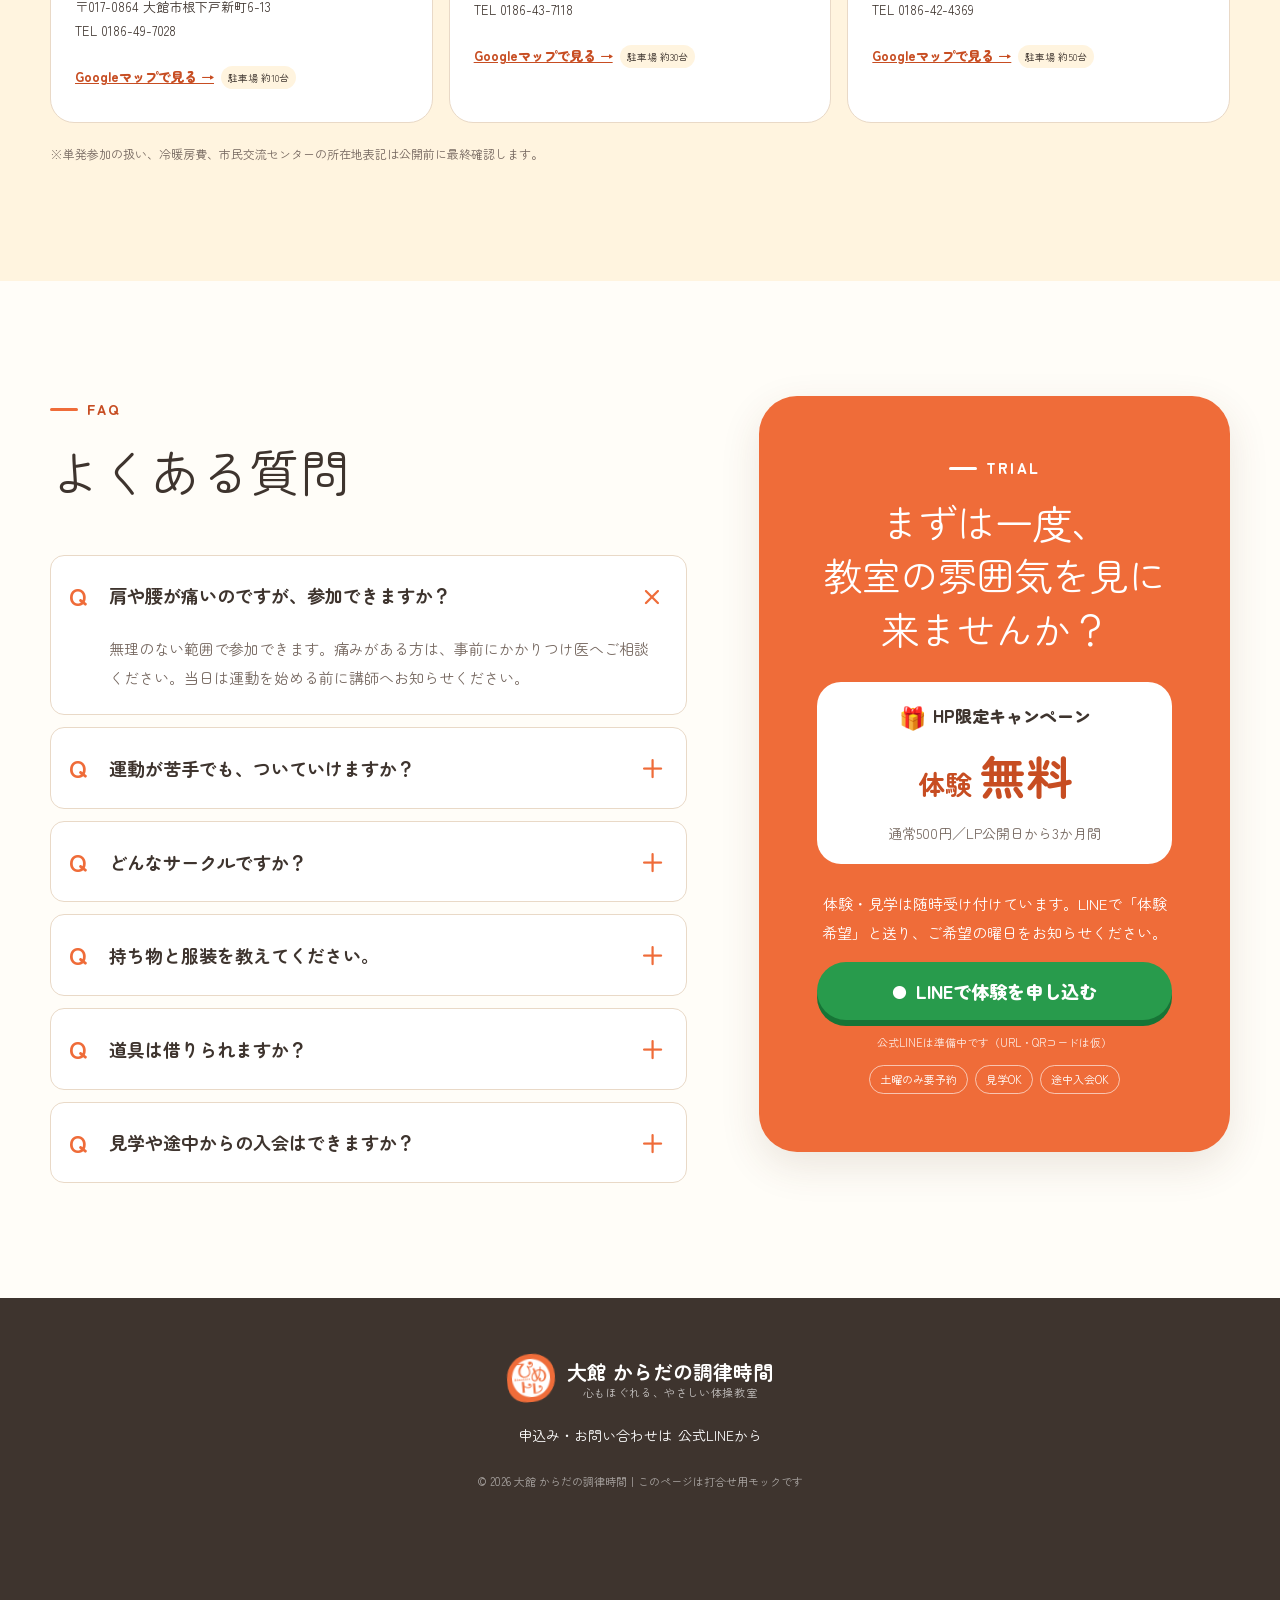
==== commit f70c99b4: "文言・料金・日程・資格・40〜70代の写真を変更 - 「休みながらで、かまいません。」→「自分のペースで、かまいません。」 - 月会費の表記を「（1レッスン90分×月4回）」にし、「合計 2,500円" ====
--- a/index.html
+++ b/index.html
@@ -59,7 +59,7 @@
           </div>
           <div>
             <p class="eyebrow">はじめての方へ</p>
-            <h3>休みながらで、かまいません。</h3>
+            <h3>自分のペースで、かまいません。</h3>
             <p>先生の動きと同じようにできなくても大丈夫です。立つ・座る・マットで横になる動きを組みあわせ、途中で水分補給や休憩もできます。</p>
             <ul class="check-list">
               <li>運動の経験は問いません</li>
@@ -100,7 +100,7 @@
             <p class="soft-note">くしゃみなど日常の小さな不安が気になる方も、まずは無理のない範囲でご参加ください。</p>
           </div>
           <div class="younger-photo">
-            <img src="sample-assets/top_slide-02.jpg" alt="明るい室内で、立った姿勢から身体を動かし始める様子のイメージ" />
+            <img src="public/images/younger.jpg" alt="オレンジ色のひめトレポールを手に、笑顔を見せる2人の女性のイメージ" />
             <span class="image-note">写真はモック用イメージです</span>
           </div>
         </div>
@@ -147,9 +147,8 @@
         <div class="price-card">
           <div class="price-main">
             <span>基本月会費</span>
-            <strong><b>2,000</b>円 <small>（月4回）</small></strong>
+            <strong><b>2,000</b>円 <small>（1レッスン90分×月4回）</small></strong>
             <p>Stretch-eze®（ストレッチーズ）参加時 <b>＋500円</b></p>
-            <p class="price-total">合計 <b>2,500円</b></p>
           </div>
           <ul>
             <li>入会金なし・道具は無料貸出</li>
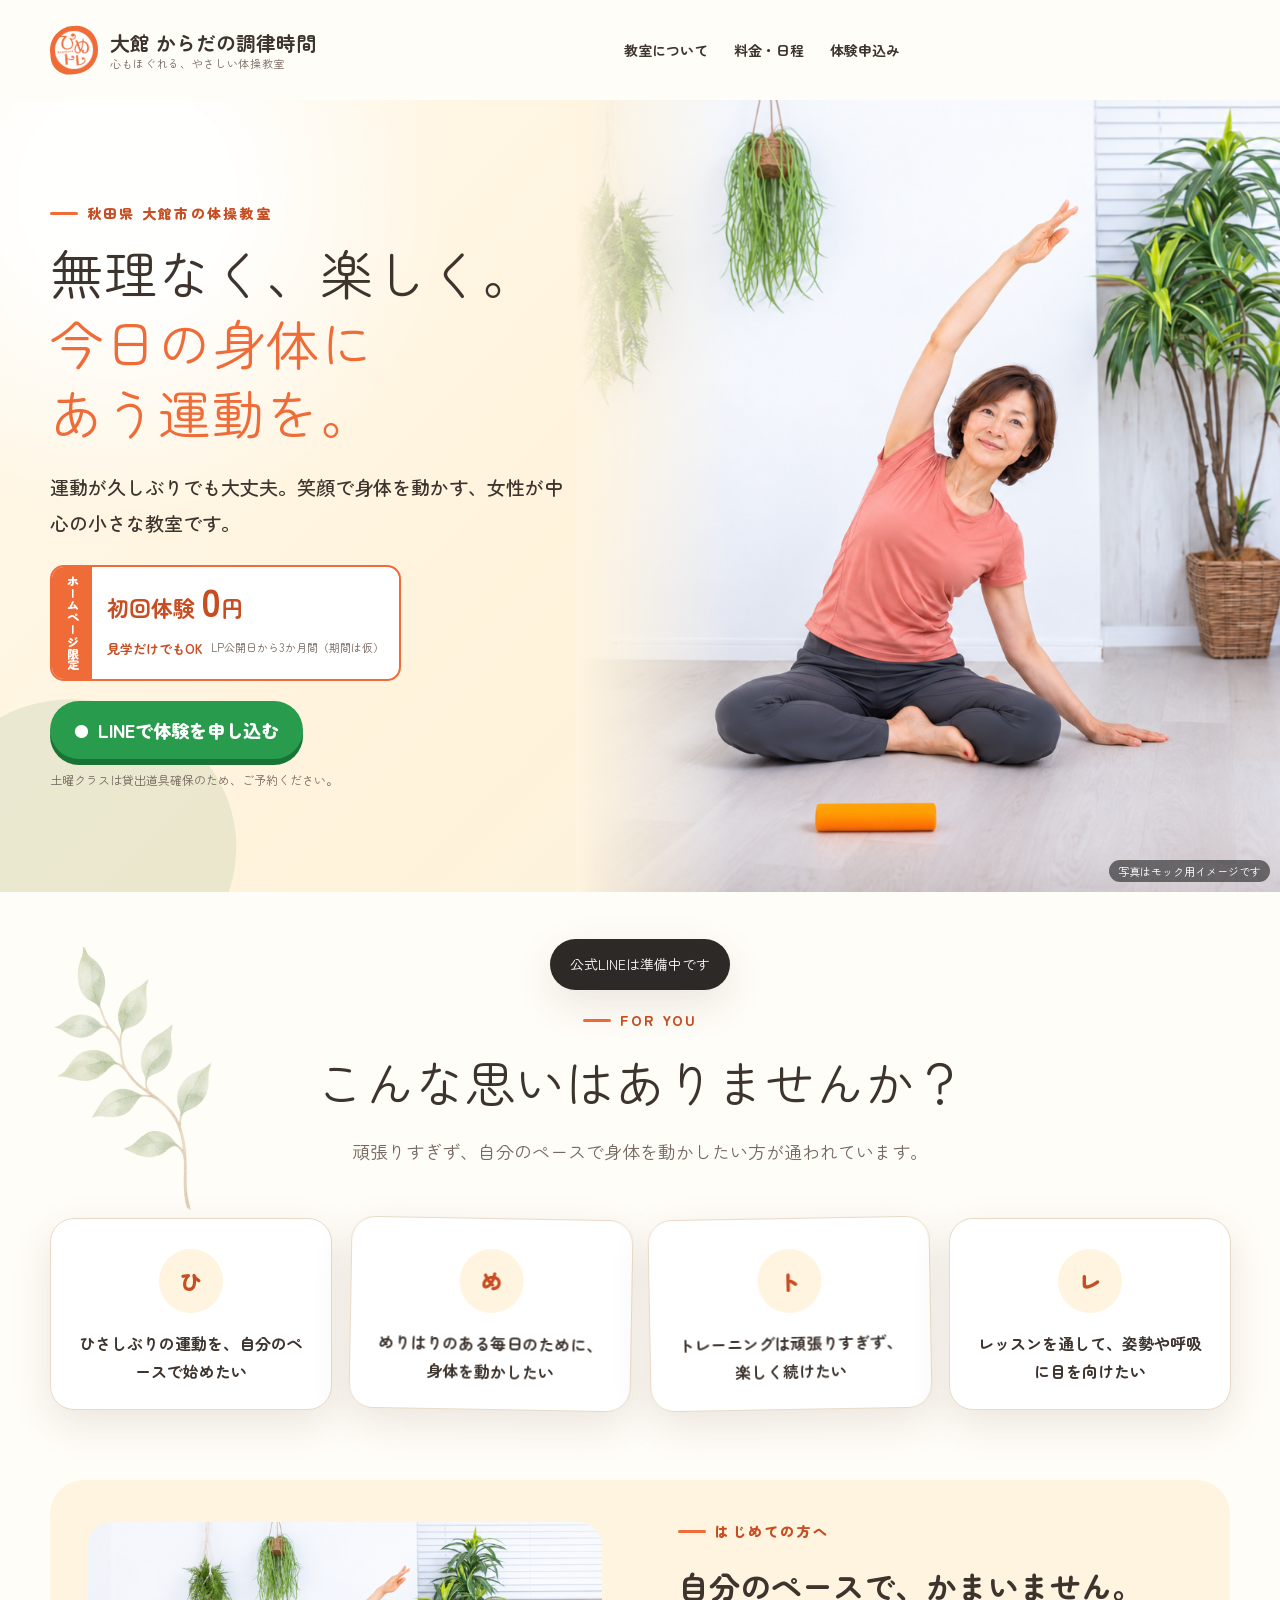
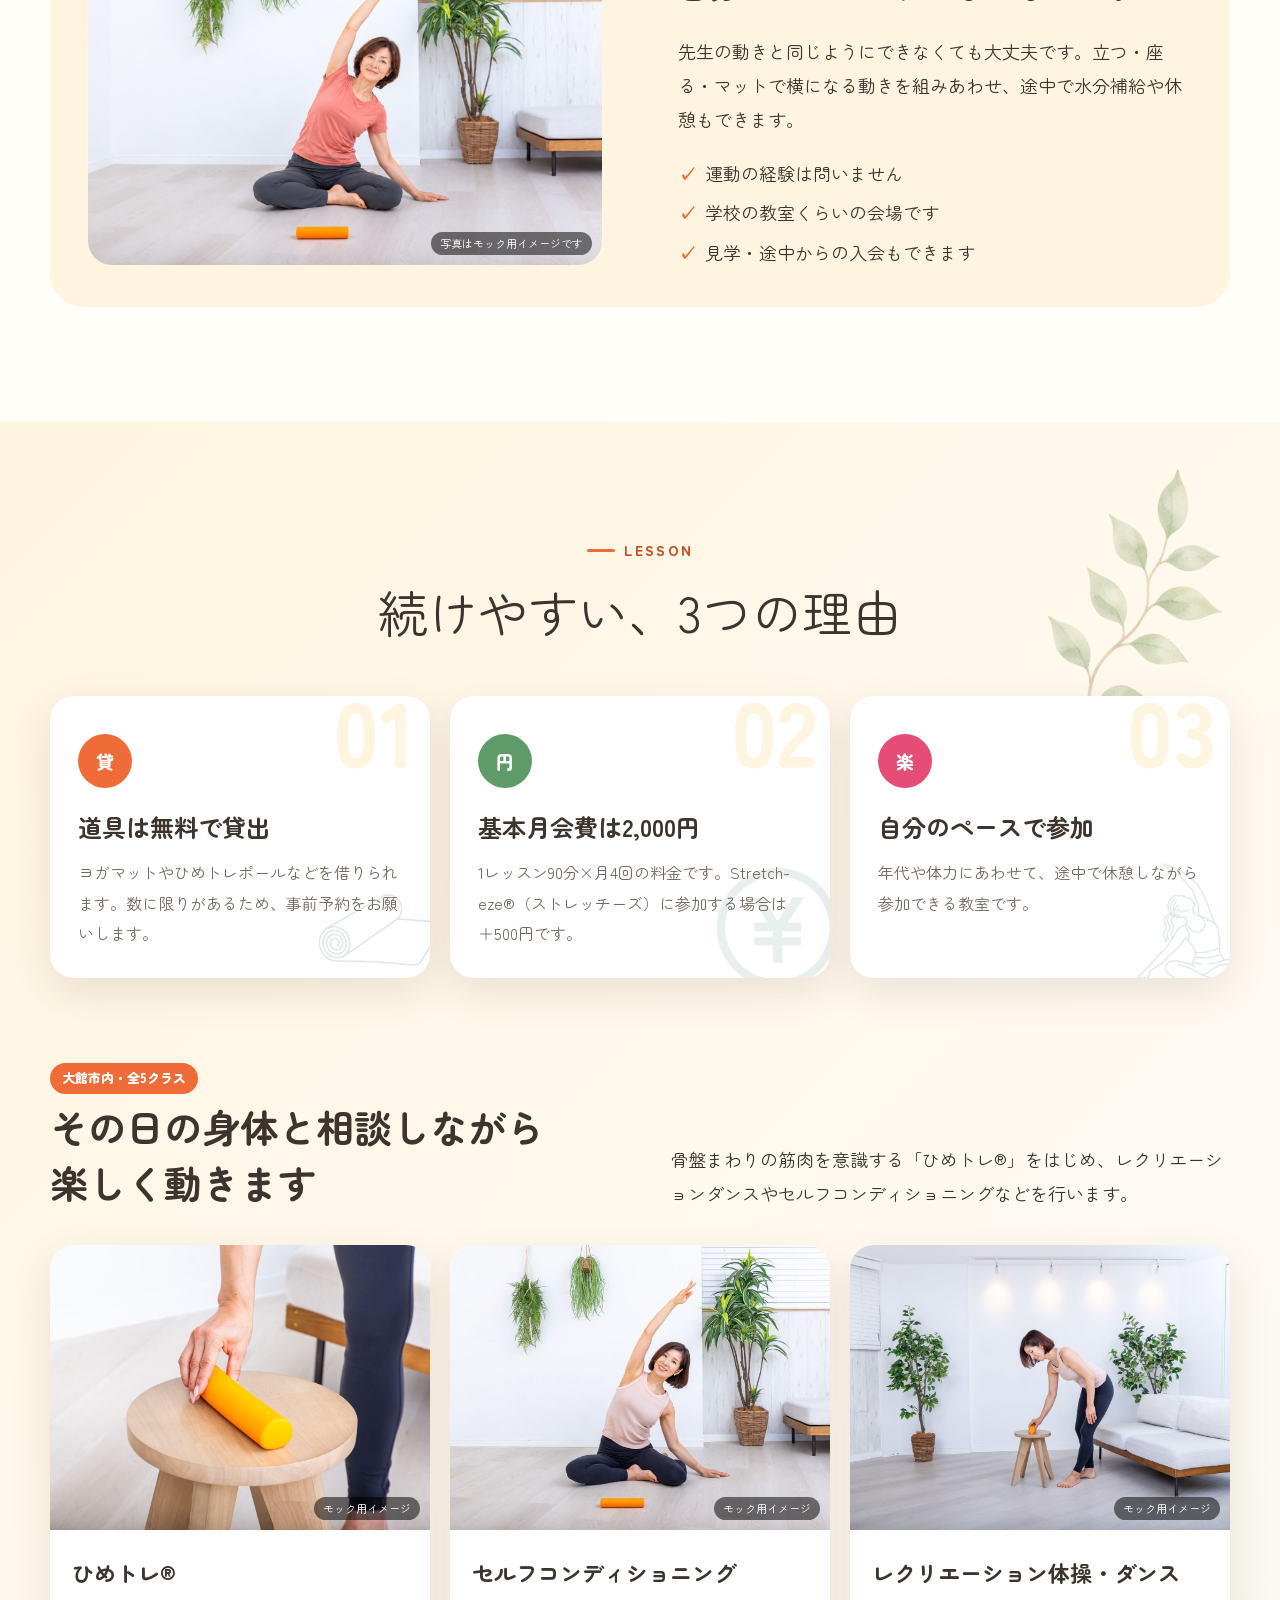
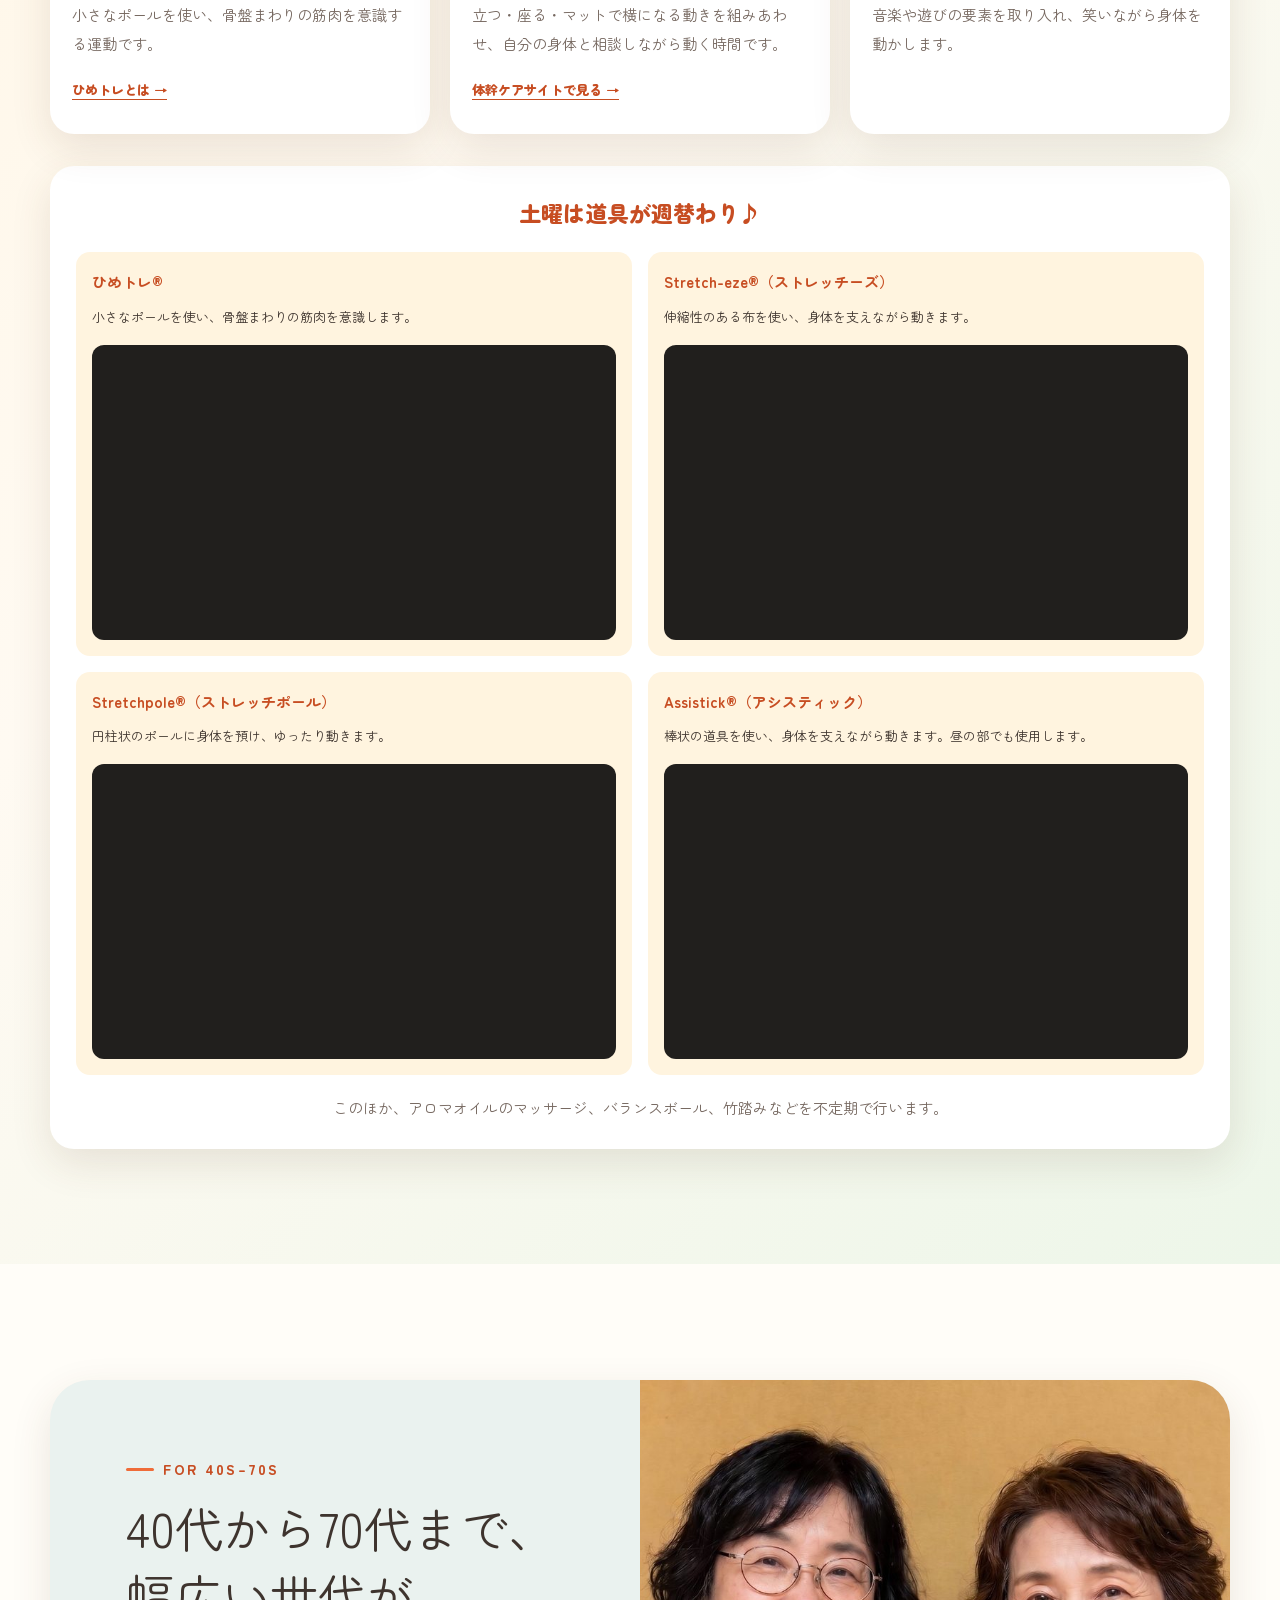
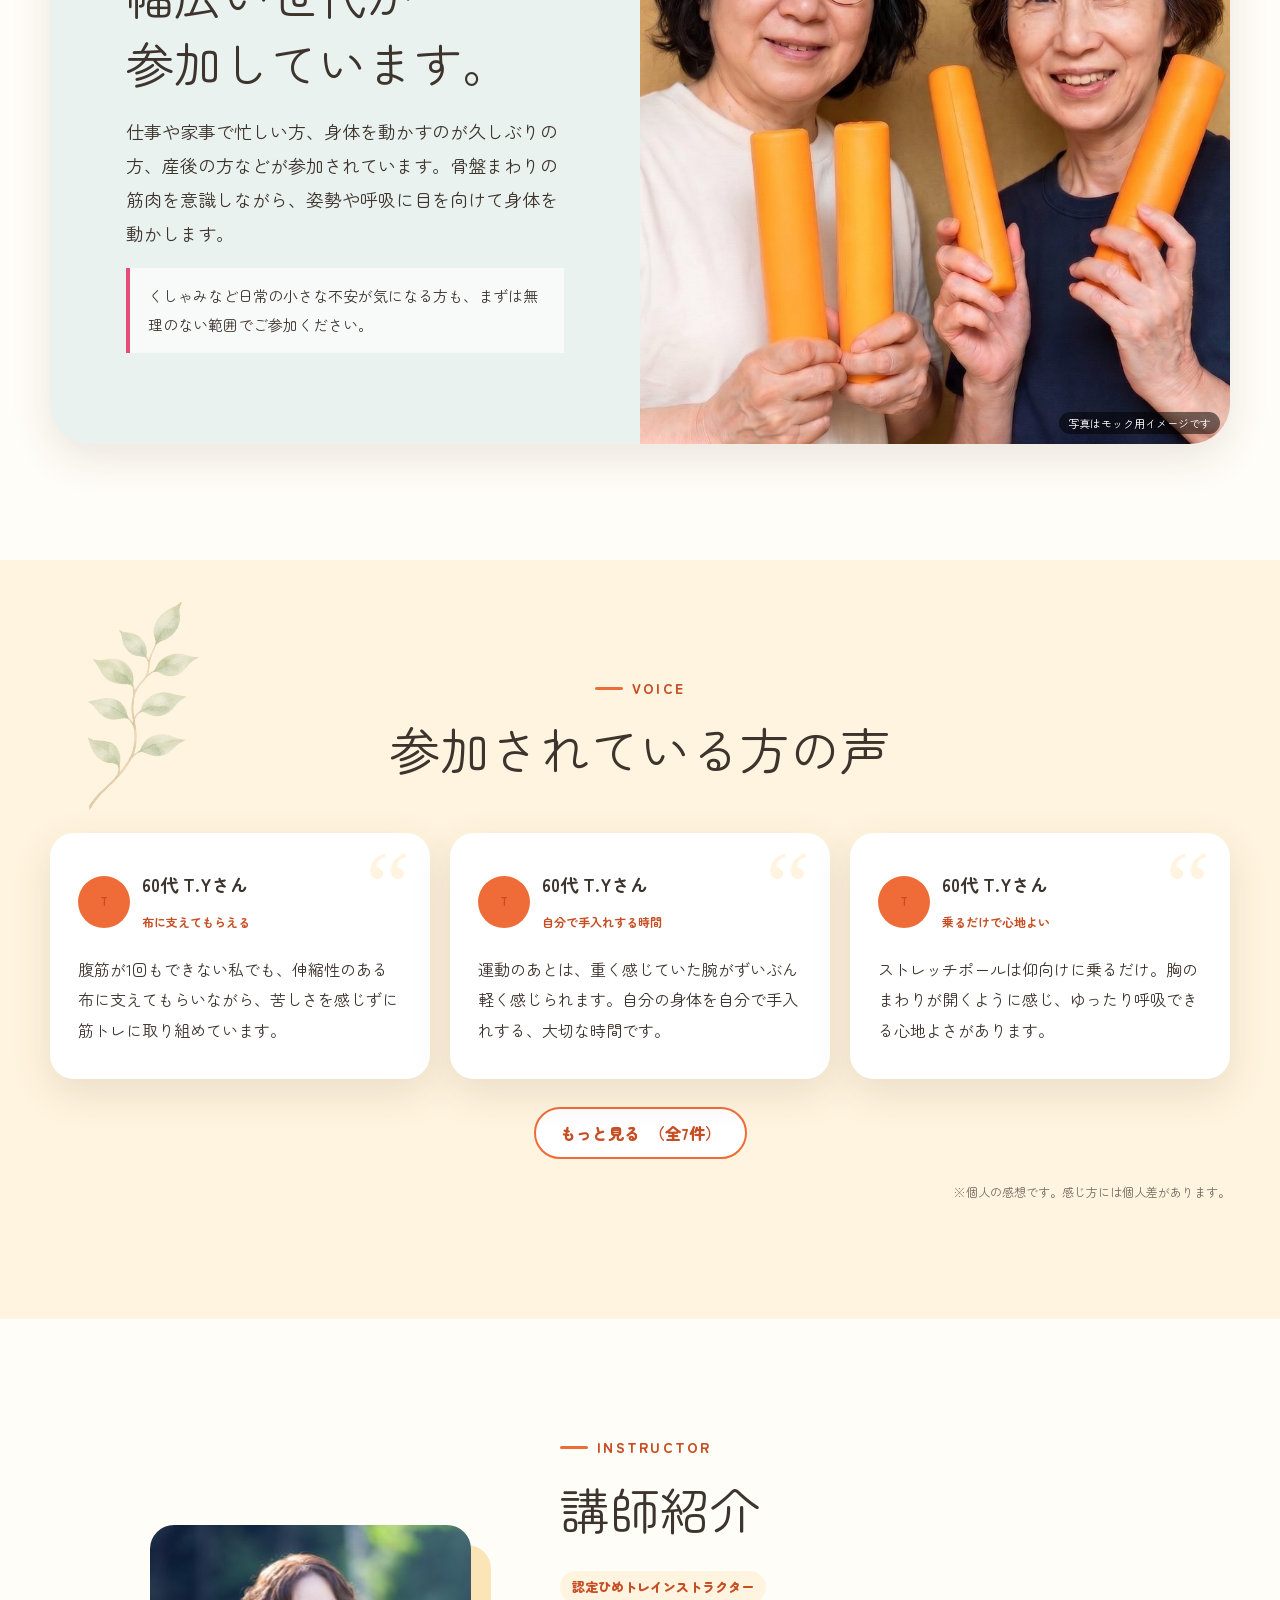
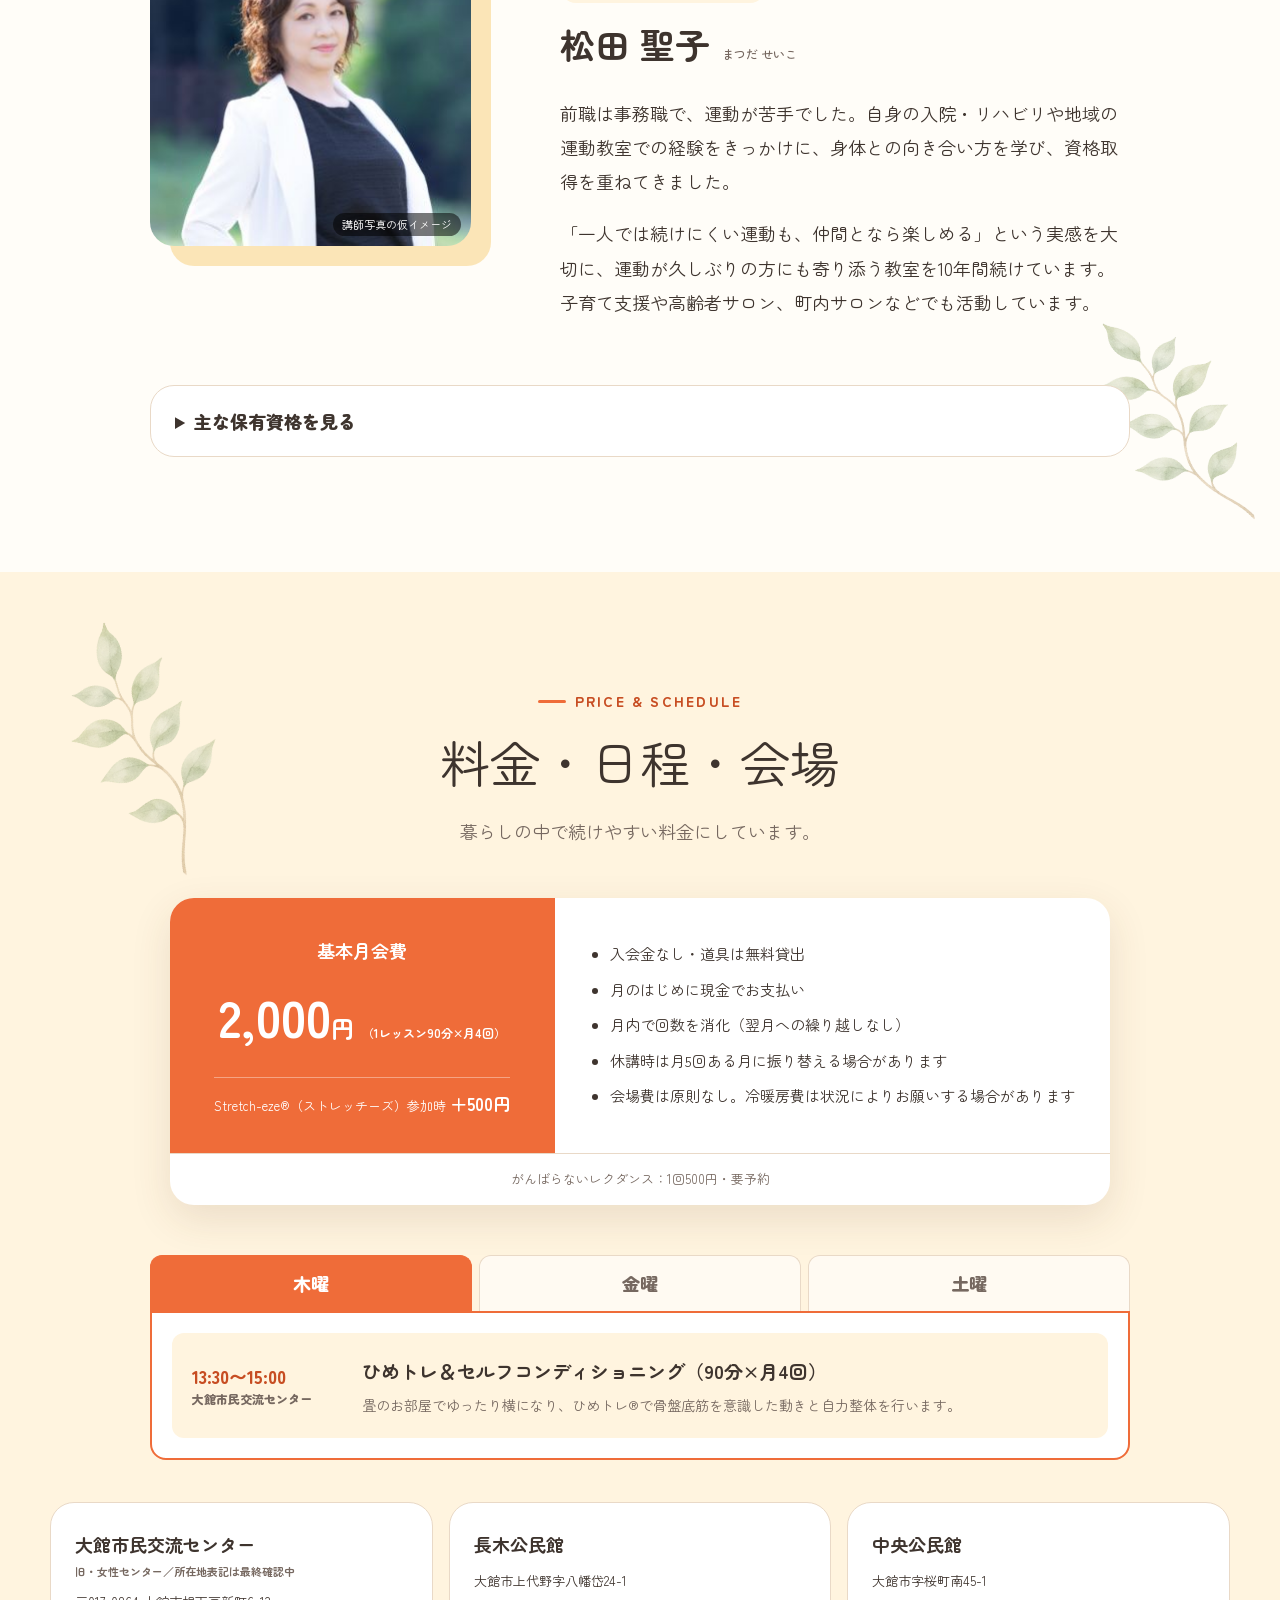
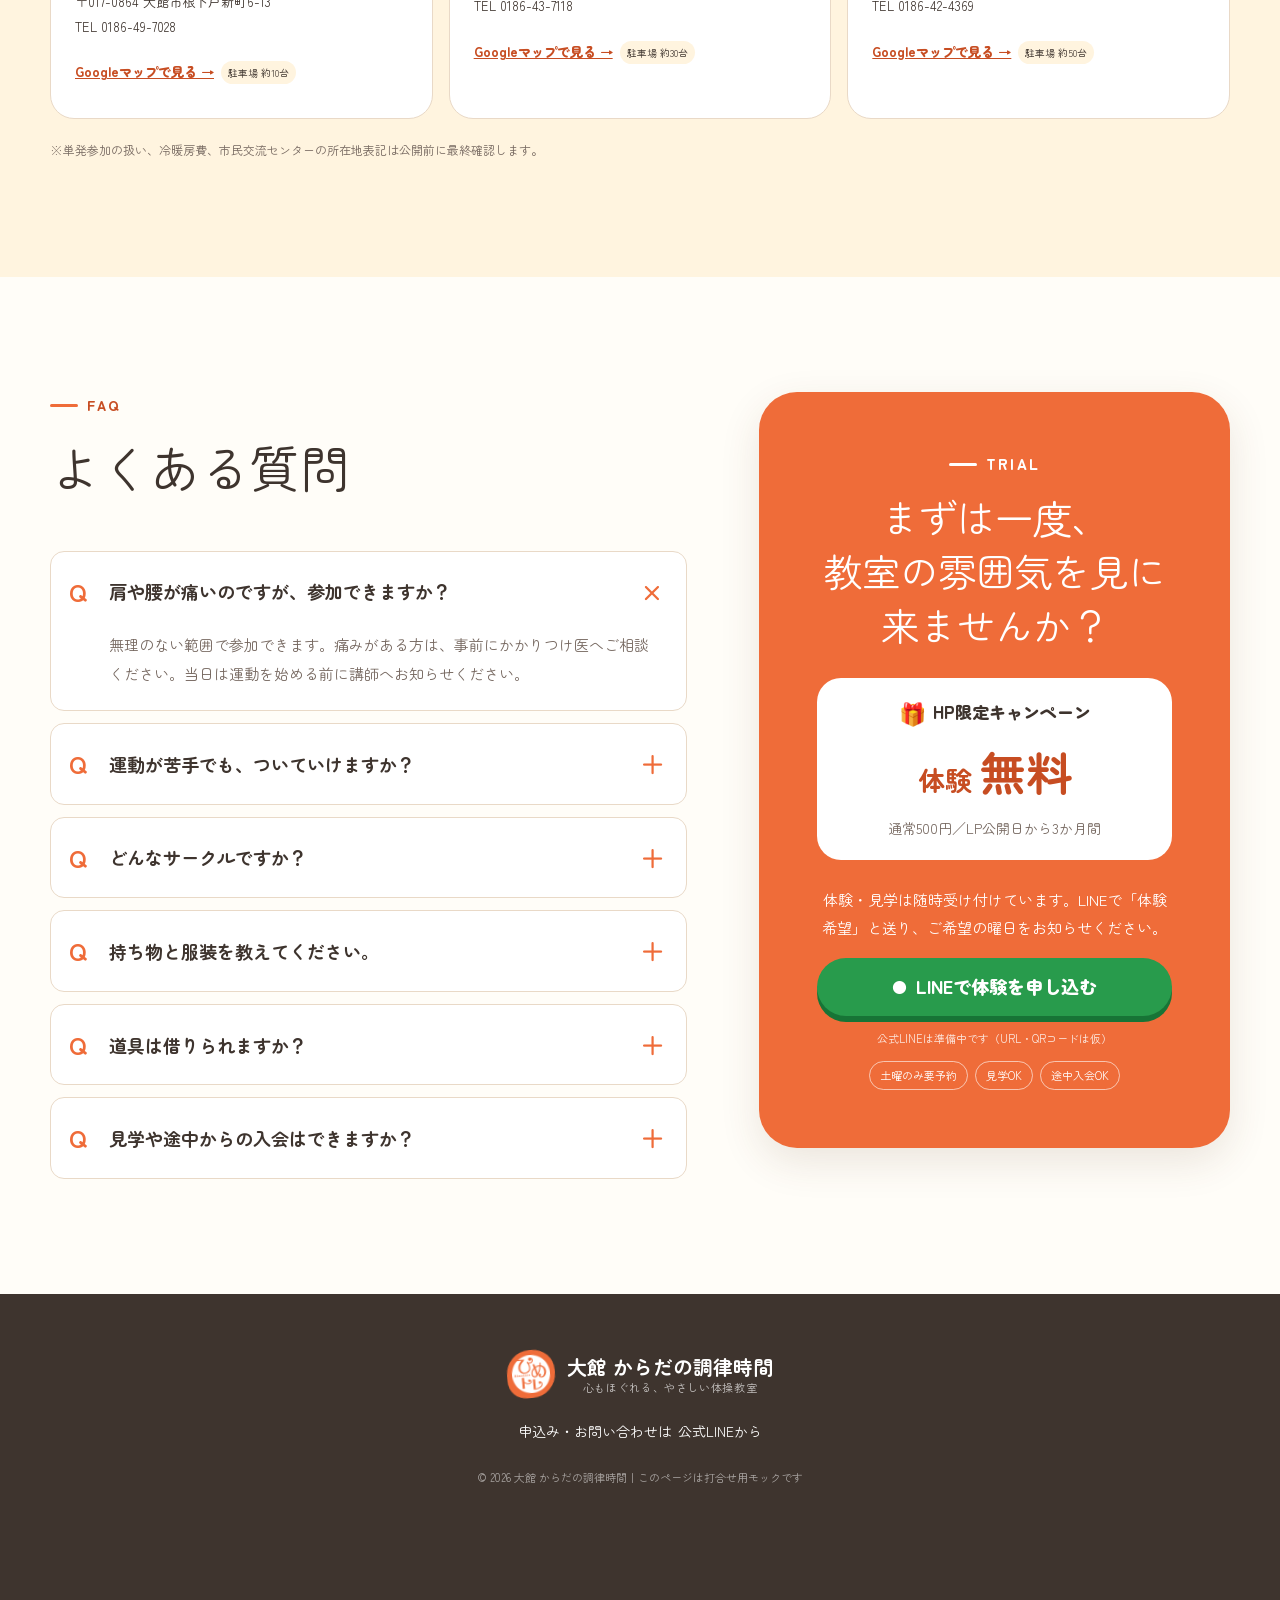
==== commit 77dc5143: "検索対策：h1に「大館市」を入れ、題名・説明文・OGP・サイトマップを整備 - モック・テーマともに、ファーストビューの「秋田県 大館市の体操教室」をh1内に移動（見た目は同じ） - モックの題名・説" ====
--- a/index.html
+++ b/index.html
@@ -3,11 +3,11 @@
   <head>
     <meta charset="UTF-8" />
     <meta name="viewport" content="width=device-width, initial-scale=1.0" />
-    <meta name="description" content="秋田県大館市で、立つ・座る・マット運動などを組みあわせて楽しく身体を動かす体操教室。骨盤まわりを意識した運動やレクリエーション体操を行っています。" />
+    <meta name="description" content="秋田県大館市の体操教室。ひめトレ®による骨盤底筋トレーニングや、姿勢・呼吸を意識した運動を自分のペースで楽しめます。月会費2,000円、道具は無料で貸し出しています。" />
     <meta name="theme-color" content="#f47b42" />
-    <title>大館 からだの調律時間｜大館市のやさしい体操教室</title>
+    <title>大館 からだの調律時間｜大館市の体操教室・骨盤底筋トレーニング</title>
     <link rel="icon" href="sample-assets/common_favicon.png" />
-    <link rel="stylesheet" href="styles.css?v=20261112-10" />
+    <link rel="stylesheet" href="styles.css?v=20261116-1" />
   </head>
   <body>
     <a class="skip-link" href="#main">本文へ移動</a>
@@ -27,8 +27,7 @@
     <main id="main">
       <section class="hero" id="top" aria-labelledby="hero-title">
         <div class="hero-copy">
-          <p class="eyebrow">秋田県 大館市の体操教室</p>
-          <h1 id="hero-title"><span class="hero-title-line">無理なく、楽しく。</span><em>今日の身体にあう運動を。</em></h1>
+          <h1 id="hero-title"><span class="eyebrow">秋田県 大館市の体操教室</span><span class="hero-title-line">無理なく、楽しく。</span><em>今日の身体にあう運動を。</em></h1>
           <p class="hero-lead">運動が久しぶりでも大丈夫。笑顔で身体を動かす、女性が中心の小さな教室です。</p>
           <div class="campaign">
             <span>ホームページ限定</span>
@@ -222,7 +221,7 @@
     </dialog>
 
     <script src="content.js?v=20261112-3"></script>
-    <script src="script.js?v=20261112-1"></script>
+    <script src="script.js?v=20261116-1"></script>
     <script src="reveal.js?v=20261112-1"></script>
   </body>
 </html>
--- a/styles.css
+++ b/styles.css
@@ -46,6 +46,7 @@
 .eyebrow::before, .section-kicker::before { content: ""; display: inline-block; width: 28px; height: 3px; margin: 0 9px 4px 0; border-radius: 9px; background: var(--primary); }
 .hero h1 { margin: 0 0 22px; font-family: var(--font-display); font-size: clamp(40px, 4.15vw, 60px); font-weight: 400; line-height: 1.32; letter-spacing: .02em; text-wrap: balance; }
 .hero h1 .hero-title-line { display: block; white-space: nowrap; }
+.hero h1 .eyebrow { display: block; font-family: var(--font-body); font-size: 14px; line-height: 1.6; white-space: normal; }
 .hero h1 em { display: block; color: var(--primary); font-style: normal; }
 .hero-lead { max-width: 540px; margin: 0 0 24px; font-size: 19px; font-weight: 500; }
 .hero-visual { position: relative; min-width: 0; }
